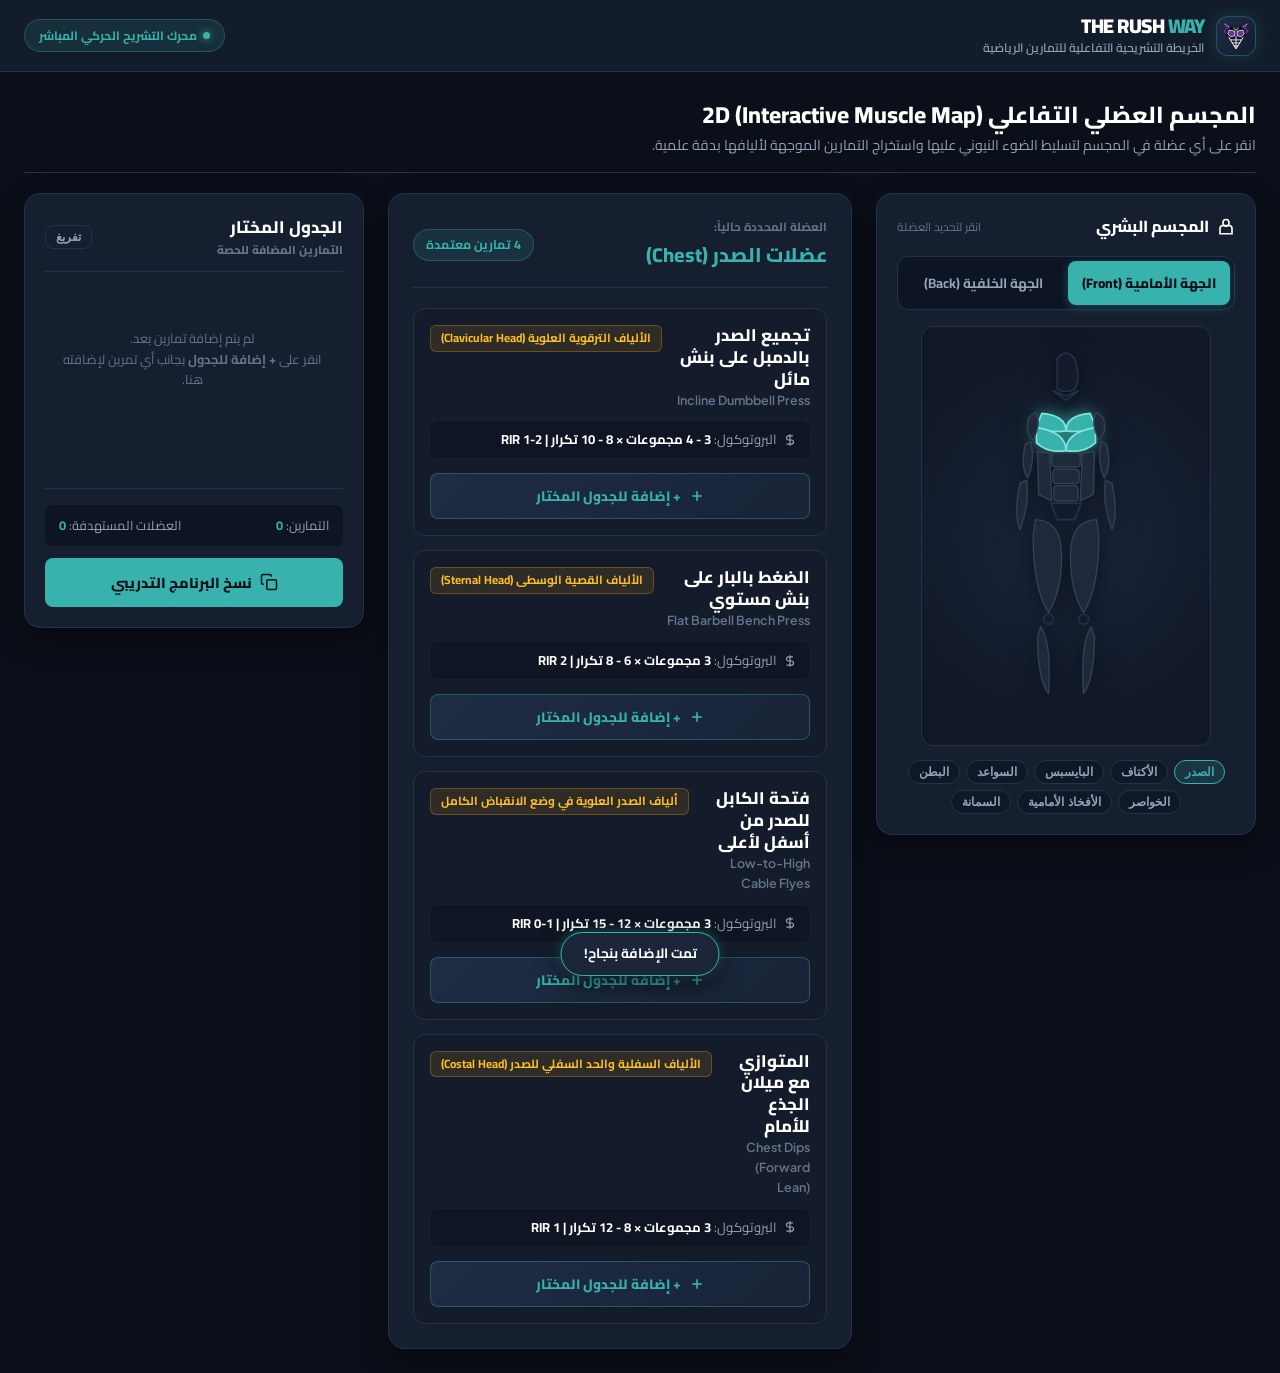
==== muscle map .html @ 17b9a923 "Add files via upload" ====
<!DOCTYPE html>
<html lang="ar" dir="rtl">
<head>
  <meta charset="UTF-8" />
  <meta name="viewport" content="width=device-width, initial-scale=1.0" />
  <title>خريطة العضلات التفاعلية - THE RUSH WAY</title>
  <link rel="preconnect" href="https://fonts.googleapis.com" />
  <link rel="preconnect" href="https://fonts.gstatic.com" crossorigin />
  <link href="https://fonts.googleapis.com/css2?family=Cairo:wght@400;600;700;800;900&family=Plus+Jakarta+Sans:wght@600;700;800&display=swap" rel="stylesheet" />

  <style>
    /* ==========================================================================
       CSS VARIABLES & THEME CONFIGURATION
       ========================================================================== */
    :root {
      --bg-base: #0b0f19;
      --bg-surface: #161f30;
      --bg-surface-hover: #1e2c44;
      --bg-card: #141c2c;
      --border-color: #23324a;
      --border-focus: #38b2ac;
      --accent-teal: #38b2ac;
      --accent-teal-glow: rgba(56, 178, 172, 0.45);
      --accent-teal-strong: rgba(56, 178, 172, 0.85);
      --text-main: #f1f5f9;
      --text-muted: #94a3b8;
      --text-dim: #64748b;
      --accent-red: #ef4444;
      --accent-amber: #f59e0b;
      --radius-sm: 8px;
      --radius-md: 12px;
      --radius-lg: 16px;
      --transition-fast: 0.2s cubic-bezier(0.4, 0, 0.2, 1);
      --transition-normal: 0.3s cubic-bezier(0.4, 0, 0.2, 1);
    }

    * {
      box-sizing: border-box;
      margin: 0;
      padding: 0;
      -webkit-tap-highlight-color: transparent;
    }

    body {
      background-color: var(--bg-base);
      color: var(--text-main);
      font-family: 'Cairo', sans-serif;
      min-height: 100vh;
      display: flex;
      flex-direction: column;
      line-height: 1.6;
      overflow-x: hidden;
    }

    /* ==========================================================================
       TOP NAVIGATION & HEADER
       ========================================================================== */
    .top-navbar {
      background: rgba(22, 31, 48, 0.85);
      backdrop-filter: blur(12px);
      -webkit-backdrop-filter: blur(12px);
      border-bottom: 1px solid var(--border-color);
      padding: 14px 24px;
      position: sticky;
      top: 0;
      z-index: 100;
      display: flex;
      align-items: center;
      justify-content: space-between;
    }

    .brand-group {
      display: flex;
      align-items: center;
      gap: 12px;
      text-decoration: none;
      color: inherit;
    }

    .brand-icon-box {
      width: 40px;
      height: 40px;
      border-radius: var(--radius-md);
      background: linear-gradient(135deg, #1f2d47, #131b2e);
      border: 1px solid rgba(56, 178, 172, 0.35);
      display: flex;
      align-items: center;
      justify-content: center;
      color: var(--accent-teal);
      box-shadow: 0 0 16px rgba(56, 178, 172, 0.2);
    }

    .brand-text h1 {
      font-size: 1.25rem;
      font-weight: 900;
      letter-spacing: -0.5px;
      color: #ffffff;
      line-height: 1.2;
    }

    .brand-text h1 span {
      color: var(--accent-teal);
    }

    .brand-text p {
      font-size: 0.76rem;
      color: var(--text-muted);
      font-weight: 600;
    }

    .header-badge {
      font-size: 0.76rem;
      padding: 6px 14px;
      border-radius: 9999px;
      background: rgba(56, 178, 172, 0.12);
      border: 1px solid rgba(56, 178, 172, 0.3);
      color: var(--accent-teal);
      font-weight: 700;
      display: flex;
      align-items: center;
      gap: 6px;
    }

    .pulse-circle {
      width: 7px;
      height: 7px;
      border-radius: 50%;
      background: var(--accent-teal);
      box-shadow: 0 0 8px var(--accent-teal);
      animation: pulseAnim 2s infinite ease-in-out;
    }

    @keyframes pulseAnim {
      0%, 100% { opacity: 1; transform: scale(1); }
      50% { opacity: 0.4; transform: scale(0.85); }
    }

    /* ==========================================================================
       MAIN WORKSPACE LAYOUT (RESPONSIVE SPLIT)
       ========================================================================== */
    .container {
      max-width: 1400px;
      width: 100%;
      margin: 0 auto;
      padding: 24px;
      flex: 1;
      display: flex;
      flex-direction: column;
      gap: 20px;
    }

    .app-headline {
      display: flex;
      flex-wrap: wrap;
      justify-content: space-between;
      align-items: flex-end;
      gap: 12px;
      border-bottom: 1px solid var(--border-color);
      padding-bottom: 16px;
    }

    .app-headline h2 {
      font-size: 1.45rem;
      font-weight: 800;
      color: #fff;
    }

    .app-headline p {
      color: var(--text-muted);
      font-size: 0.88rem;
    }

    .split-layout {
      display: grid;
      grid-template-columns: 380px 1fr 340px;
      gap: 24px;
      align-items: start;
    }

    @media (max-width: 1200px) {
      .split-layout {
        grid-template-columns: 340px 1fr;
      }
      .routine-summary-column {
        grid-column: span 2;
      }
    }

    @media (max-width: 860px) {
      .split-layout {
        grid-template-columns: 1fr;
      }
      .routine-summary-column {
        grid-column: span 1;
      }
      .container {
        padding: 16px;
      }
    }

    /* ==========================================================================
       RIGHT PANEL: SVG ANATOMICAL BODY
       ========================================================================== */
    .body-panel-card {
      background: var(--bg-surface);
      border: 1px solid var(--border-color);
      border-radius: var(--radius-lg);
      padding: 20px;
      display: flex;
      flex-direction: column;
      align-items: center;
      position: sticky;
      top: 90px;
      box-shadow: 0 12px 30px rgba(0, 0, 0, 0.4);
    }

    .panel-header-title {
      width: 100%;
      display: flex;
      justify-content: space-between;
      align-items: center;
      margin-bottom: 16px;
    }

    .panel-header-title h3 {
      font-size: 1rem;
      font-weight: 800;
      color: #ffffff;
      display: flex;
      align-items: center;
      gap: 8px;
    }

    /* Dual View Toggle Buttons */
    .view-toggle-bar {
      width: 100%;
      display: flex;
      background: #0d1424;
      border: 1px solid var(--border-color);
      border-radius: var(--radius-md);
      padding: 4px;
      gap: 4px;
      margin-bottom: 16px;
    }

    .toggle-btn {
      flex: 1;
      padding: 9px 12px;
      border-radius: var(--radius-sm);
      border: none;
      background: transparent;
      color: var(--text-muted);
      font-family: 'Cairo', sans-serif;
      font-size: 0.85rem;
      font-weight: 700;
      cursor: pointer;
      display: flex;
      align-items: center;
      justify-content: center;
      gap: 8px;
      transition: all var(--transition-fast);
    }

    .toggle-btn:hover {
      color: #fff;
      background: rgba(255, 255, 255, 0.04);
    }

    .toggle-btn.active {
      background: var(--accent-teal);
      color: #0b0f19;
      font-weight: 800;
      box-shadow: 0 2px 10px rgba(56, 178, 172, 0.35);
    }

    /* SVG Body Wrapper */
    .svg-wrapper {
      width: 100%;
      max-width: 290px;
      height: 420px;
      background: radial-gradient(circle at center, #1b273d 0%, #101726 80%);
      border: 1px solid var(--border-color);
      border-radius: var(--radius-md);
      padding: 12px;
      display: flex;
      justify-content: center;
      align-items: center;
      position: relative;
      user-select: none;
    }

    .anatomical-svg {
      width: 100%;
      height: 100%;
      max-height: 400px;
      display: block;
      filter: drop-shadow(0 4px 12px rgba(0, 0, 0, 0.5));
    }

    /* SVG Muscles Styling & Glow */
    .body-silhouette {
      fill: #131b2c;
      stroke: #223249;
      stroke-width: 1.5;
    }

    .muscle-part {
      fill: #1e293b;
      stroke: #334155;
      stroke-width: 1.25;
      stroke-linejoin: round;
      stroke-linecap: round;
      cursor: pointer;
      transition: fill 0.25s ease, stroke 0.25s ease, filter 0.25s ease, transform 0.25s ease;
      transform-origin: center;
    }

    .muscle-part:hover {
      fill: #2d405e;
      stroke: #38b2ac;
      filter: drop-shadow(0 0 6px rgba(56, 178, 172, 0.5));
    }

    .muscle-part.active {
      fill: #38b2ac !important;
      stroke: #81e6d9 !important;
      stroke-width: 1.5;
      filter: drop-shadow(0 0 8px rgba(56, 178, 172, 0.85)) !important;
    }

    /* Muscle Quick Chips */
    .muscle-quick-chips {
      display: flex;
      flex-wrap: wrap;
      gap: 6px;
      margin-top: 14px;
      width: 100%;
      justify-content: center;
    }

    .quick-chip {
      font-size: 0.72rem;
      font-weight: 700;
      padding: 4px 10px;
      border-radius: 9999px;
      background: #0f1827;
      border: 1px solid var(--border-color);
      color: var(--text-muted);
      cursor: pointer;
      transition: all var(--transition-fast);
    }

    .quick-chip:hover {
      border-color: var(--accent-teal);
      color: #fff;
    }

    .quick-chip.active {
      background: rgba(56, 178, 172, 0.15);
      border-color: var(--accent-teal);
      color: var(--accent-teal);
    }

    /* ==========================================================================
       MIDDLE PANEL: FILTERED EXERCISE LIST
       ========================================================================== */
    .exercise-panel-card {
      background: var(--bg-surface);
      border: 1px solid var(--border-color);
      border-radius: var(--radius-lg);
      padding: 24px;
      min-height: 540px;
      display: flex;
      flex-direction: column;
      box-shadow: 0 12px 30px rgba(0, 0, 0, 0.4);
    }

    .exercise-panel-header {
      display: flex;
      justify-content: space-between;
      align-items: center;
      margin-bottom: 20px;
      padding-bottom: 16px;
      border-bottom: 1px solid var(--border-color);
    }

    .current-muscle-badge {
      display: flex;
      flex-direction: column;
    }

    .current-muscle-badge .label {
      font-size: 0.74rem;
      color: var(--text-dim);
      font-weight: 700;
      text-transform: uppercase;
    }

    .current-muscle-badge .title {
      font-size: 1.25rem;
      font-weight: 800;
      color: var(--accent-teal);
      margin-top: 2px;
    }

    .exercise-count-pill {
      font-size: 0.78rem;
      font-weight: 700;
      background: rgba(56, 178, 172, 0.12);
      border: 1px solid rgba(56, 178, 172, 0.3);
      color: var(--accent-teal);
      padding: 5px 12px;
      border-radius: 9999px;
    }

    /* Exercise Cards List */
    .exercise-cards-list {
      display: flex;
      flex-direction: column;
      gap: 14px;
      flex: 1;
    }

    .exercise-card {
      background: var(--bg-card);
      border: 1px solid var(--border-color);
      border-radius: var(--radius-md);
      padding: 16px;
      display: flex;
      flex-direction: column;
      gap: 10px;
      transition: all var(--transition-fast);
      position: relative;
    }

    .exercise-card:hover {
      border-color: rgba(56, 178, 172, 0.5);
      background: #172135;
      transform: translateY(-2px);
      box-shadow: 0 6px 16px rgba(0, 0, 0, 0.35);
    }

    .exercise-top-row {
      display: flex;
      justify-content: space-between;
      align-items: flex-start;
      gap: 12px;
    }

    .exercise-name-box h4 {
      font-size: 1.05rem;
      font-weight: 800;
      color: #ffffff;
      line-height: 1.3;
    }

    .exercise-name-box .en-name {
      font-size: 0.78rem;
      font-family: 'Plus Jakarta Sans', sans-serif;
      color: var(--text-dim);
      font-weight: 600;
    }

    .fiber-tag {
      font-size: 0.74rem;
      font-weight: 700;
      background: rgba(245, 158, 11, 0.12);
      border: 1px solid rgba(245, 158, 11, 0.3);
      color: #fbbf24;
      padding: 3px 10px;
      border-radius: 6px;
      white-space: nowrap;
    }

    .exercise-meta-row {
      display: flex;
      align-items: center;
      gap: 16px;
      font-size: 0.82rem;
      color: var(--text-muted);
      background: rgba(11, 15, 25, 0.5);
      padding: 8px 12px;
      border-radius: var(--radius-sm);
      border: 1px solid rgba(255, 255, 255, 0.03);
    }

    .meta-item {
      display: flex;
      align-items: center;
      gap: 6px;
    }

    .meta-item strong {
      color: #ffffff;
    }

    .btn-add-workout {
      width: 100%;
      background: linear-gradient(135deg, #1e2c44, #182337);
      border: 1px solid rgba(56, 178, 172, 0.35);
      color: var(--accent-teal);
      border-radius: var(--radius-sm);
      padding: 9px 16px;
      font-family: 'Cairo', sans-serif;
      font-size: 0.85rem;
      font-weight: 800;
      cursor: pointer;
      display: flex;
      align-items: center;
      justify-content: center;
      gap: 8px;
      transition: all var(--transition-fast);
      margin-top: 4px;
    }

    .btn-add-workout:hover {
      background: var(--accent-teal);
      color: #0b0f19;
      border-color: var(--accent-teal);
      box-shadow: 0 4px 14px rgba(56, 178, 172, 0.4);
    }

    .btn-add-workout:active {
      transform: scale(0.98);
    }

    /* Empty State */
    .empty-state-box {
      display: flex;
      flex-direction: column;
      align-items: center;
      justify-content: center;
      text-align: center;
      padding: 60px 20px;
      background: rgba(11, 15, 25, 0.4);
      border: 2px dashed var(--border-color);
      border-radius: var(--radius-md);
      margin: auto 0;
    }

    .empty-icon {
      width: 56px;
      height: 56px;
      border-radius: 50%;
      background: rgba(56, 178, 172, 0.1);
      border: 1px solid rgba(56, 178, 172, 0.25);
      display: flex;
      align-items: center;
      justify-content: center;
      color: var(--accent-teal);
      margin-bottom: 16px;
    }

    .empty-state-box h4 {
      font-size: 1.15rem;
      font-weight: 800;
      color: #ffffff;
      margin-bottom: 6px;
    }

    .empty-state-box p {
      font-size: 0.85rem;
      color: var(--text-muted);
      max-width: 320px;
      line-height: 1.6;
    }

    /* ==========================================================================
       LEFT PANEL: ASSEMBLED ROUTINE SUMMARY
       ========================================================================== */
    .routine-summary-column {
      background: var(--bg-surface);
      border: 1px solid var(--border-color);
      border-radius: var(--radius-lg);
      padding: 20px;
      display: flex;
      flex-direction: column;
      box-shadow: 0 12px 30px rgba(0, 0, 0, 0.4);
    }

    .routine-header {
      display: flex;
      justify-content: space-between;
      align-items: center;
      margin-bottom: 16px;
      padding-bottom: 12px;
      border-bottom: 1px solid var(--border-color);
    }

    .routine-header h3 {
      font-size: 1.05rem;
      font-weight: 800;
      color: #fff;
    }

    .btn-clear-routine {
      background: transparent;
      border: 1px solid var(--border-color);
      color: var(--text-muted);
      font-size: 0.74rem;
      font-weight: 700;
      padding: 4px 10px;
      border-radius: var(--radius-sm);
      cursor: pointer;
      transition: all var(--transition-fast);
    }

    .btn-clear-routine:hover {
      border-color: var(--accent-red);
      color: var(--accent-red);
      background: rgba(239, 68, 68, 0.1);
    }

    .routine-items-list {
      display: flex;
      flex-direction: column;
      gap: 10px;
      min-height: 200px;
      max-height: 380px;
      overflow-y: auto;
      padding-right: 4px;
    }

    .routine-item {
      background: var(--bg-card);
      border: 1px solid var(--border-color);
      border-radius: var(--radius-sm);
      padding: 10px 12px;
      display: flex;
      justify-content: space-between;
      align-items: center;
      gap: 8px;
      animation: slideIn 0.25s ease-out;
    }

    @keyframes slideIn {
      from { opacity: 0; transform: translateX(10px); }
      to { opacity: 1; transform: translateX(0); }
    }

    .routine-item-info {
      flex: 1;
    }

    .routine-item-name {
      font-size: 0.88rem;
      font-weight: 700;
      color: #fff;
      line-height: 1.3;
    }

    .routine-item-sub {
      font-size: 0.72rem;
      color: var(--accent-teal);
      margin-top: 2px;
    }

    .btn-remove-item {
      background: transparent;
      border: none;
      color: var(--text-dim);
      cursor: pointer;
      padding: 4px;
      border-radius: 4px;
      transition: all var(--transition-fast);
      display: flex;
      align-items: center;
      justify-content: center;
    }

    .btn-remove-item:hover {
      color: var(--accent-red);
      background: rgba(239, 68, 68, 0.12);
    }

    .routine-empty-label {
      text-align: center;
      color: var(--text-dim);
      font-size: 0.8rem;
      padding: 40px 10px;
    }

    .routine-footer {
      margin-top: auto;
      padding-top: 16px;
      border-top: 1px solid var(--border-color);
      display: flex;
      flex-direction: column;
      gap: 12px;
    }

    .routine-stats-bar {
      display: flex;
      justify-content: space-between;
      font-size: 0.8rem;
      color: var(--text-muted);
      background: #0d1424;
      padding: 10px 14px;
      border-radius: var(--radius-sm);
    }

    .routine-stats-bar strong {
      color: var(--accent-teal);
    }

    .btn-primary-action {
      background: var(--accent-teal);
      color: #0b0f19;
      border: none;
      border-radius: var(--radius-sm);
      padding: 11px 16px;
      font-family: 'Cairo', sans-serif;
      font-size: 0.9rem;
      font-weight: 800;
      cursor: pointer;
      display: flex;
      align-items: center;
      justify-content: center;
      gap: 8px;
      transition: all var(--transition-fast);
    }

    .btn-primary-action:hover {
      box-shadow: 0 4px 16px var(--accent-teal-glow);
      filter: brightness(1.08);
    }

    /* Toast Notification */
    .toast-notice {
      position: fixed;
      bottom: 24px;
      left: 50%;
      transform: translateX(-50%) translateY(100px);
      background: #1b263b;
      border: 1px solid var(--accent-teal);
      color: #fff;
      padding: 10px 22px;
      border-radius: 9999px;
      font-size: 0.85rem;
      font-weight: 700;
      box-shadow: 0 8px 24px rgba(0, 0, 0, 0.6), 0 0 12px var(--accent-teal-glow);
      transition: transform 0.3s cubic-bezier(0.175, 0.885, 0.32, 1.275);
      z-index: 1000;
      pointer-events: none;
    }

    .toast-notice.visible {
      transform: translateX(-50%) translateY(0);
    }
  </style>
</head>
<body>

  <!-- ==========================================================================
       TOP NAVIGATION BAR
       ========================================================================== -->
  <header class="top-navbar">
    <a href="#" class="brand-group">
      <div class="brand-icon-box">
        <svg viewBox="0 0 100 100" width="30" height="30" fill="none" xmlns="http://www.w3.org/2000/svg">
          <!-- 1. Outer Dark Silhouette Base -->
          <path d="M 50 97 L 24 57 L 15 45 L 7 28 L 16 23 L 11 8 L 30 19 L 35 14 L 44 23 L 50 29 L 56 23 L 65 14 L 70 19 L 89 8 L 84 23 L 93 28 L 85 45 L 76 57 Z" fill="#0b101d" stroke="#1e293b" stroke-width="1.2" stroke-linejoin="round" />
          <!-- 2. Purple Upper Ear / Horn Panels -->
          <polygon points="12,12 28,21 21,34 14,26" fill="#4f2479" />
          <polygon points="13,27 8,30 15,44 19,37" fill="#66309b" />
          <polygon points="88,12 72,21 79,34 86,26" fill="#4f2479" />
          <polygon points="87,27 92,30 85,44 81,37" fill="#66309b" />
          <!-- 3. Forehead / Brow Crest -->
          <path d="M 42 24 L 50 31 L 58 24" stroke="#ffffff" stroke-width="2.6" stroke-linecap="round" stroke-linejoin="round" />
          <!-- 4. Angular Eyes / Visor -->
          <polygon points="27,31 46,34 46,49 33,52 23,43" fill="#431c6d" stroke="#ffffff" stroke-width="2.8" stroke-linejoin="round" />
          <polygon points="29,35 43,37 43,46 34,48 26,42" fill="#6e33a5" />
          <polygon points="73,31 54,34 54,49 67,52 77,43" fill="#431c6d" stroke="#ffffff" stroke-width="2.8" stroke-linejoin="round" />
          <polygon points="71,35 57,37 57,46 66,48 74,42" fill="#6e33a5" />
          <!-- 5. Lower Mask / 6-Pack Abdominal Grille Plate -->
          <polygon points="26,54 50,93 74,54" fill="#0d1424" />
          <path d="M 26 54 L 50 93 L 74 54" stroke="#ffffff" stroke-width="3.2" stroke-linecap="round" stroke-linejoin="round" />
          <line x1="50" y1="52" x2="50" y2="89" stroke="#ffffff" stroke-width="3" stroke-linecap="round" />
          <line x1="31" y1="63" x2="69" y2="63" stroke="#ffffff" stroke-width="2.8" stroke-linecap="round" />
          <line x1="37" y1="73" x2="63" y2="73" stroke="#ffffff" stroke-width="2.8" stroke-linecap="round" />
          <line x1="43" y1="83" x2="57" y2="83" stroke="#ffffff" stroke-width="2.8" stroke-linecap="round" />
          <!-- 6. Sharp Horn White Highlights -->
          <line x1="12" y1="10" x2="28" y2="20" stroke="#ffffff" stroke-width="2" stroke-linecap="round" />
          <line x1="88" y1="10" x2="72" y2="20" stroke="#ffffff" stroke-width="2" stroke-linecap="round" />
        </svg>
      </div>
      <div class="brand-text">
        <h1>THE RUSH <span>WAY</span></h1>
        <p>الخريطة التشريحية التفاعلية للتمارين الرياضية</p>
      </div>
    </a>

    <div class="header-badge">
      <span class="pulse-circle"></span>
      <span>محرك التشريح الحركي المباشر</span>
    </div>
  </header>

  <!-- ==========================================================================
       MAIN WORKSPACE CONTENT
       ========================================================================== -->
  <main class="container">
    <div class="app-headline">
      <div>
        <h2>المجسم العضلي التفاعلي 2D (Interactive Muscle Map)</h2>
        <p>انقر على أي عضلة في المجسم لتسليط الضوء النيوني عليها واستخراج التمارين الموجهة لأليافها بدقة علمية.</p>
      </div>
    </div>

    <div class="split-layout">
      <!-- ====================================================================
           RIGHT COLUMN (RTL): SVG BODY DIAGRAM & VIEW CONTROLS
           ==================================================================== -->
      <section class="body-panel-card">
        <div class="panel-header-title">
          <h3>
            <svg viewBox="0 0 24 24" width="18" height="18" fill="none" stroke="currentColor" stroke-width="2.2">
              <path d="M12 2a4 4 0 0 0-4 4v1a4 4 0 0 0 8 0V6a4 4 0 0 0-4-4z" />
              <path d="M16 10H8a4 4 0 0 0-4 4v7h16v-7a4 4 0 0 0-4-4z" />
            </svg>
            <span>المجسم البشري</span>
          </h3>
          <span style="font-size: 0.72rem; color: var(--text-dim);">انقر لتحديد العضلة</span>
        </div>

        <!-- Front / Back Toggle Buttons -->
        <div class="view-toggle-bar">
          <button type="button" class="toggle-btn active" id="btn-toggle-front" onclick="switchView('front')">
            الجهة الأمامية (Front)
          </button>
          <button type="button" class="toggle-btn" id="btn-toggle-back" onclick="switchView('back')">
            الجهة الخلفية (Back)
          </button>
        </div>

        <!-- SVG Visual Container -->
        <div class="svg-wrapper">
          <!-- FRONT VIEW SVG (viewBox: 0 0 200 360) -->
          <svg id="svg-front-view" class="anatomical-svg" viewBox="0 0 200 360" xmlns="http://www.w3.org/2000/svg">
            <defs>
              <filter id="neon-glow" x="-20%" y="-20%" width="140%" height="140%">
                <feDropShadow dx="0" dy="0" stdDeviation="4" flood-color="#38b2ac" flood-opacity="0.9" />
              </filter>
            </defs>

            <!-- Silhouette Background (Non-clickable) -->
            <!-- Head & Neck -->
            <path class="body-silhouette" d="M92 18 Q100 8 108 18 Q114 36 108 46 Q100 50 92 46 Z" />
            <!-- Clavicle / Neck baseline -->
            <path class="body-silhouette" d="M88 47 L100 52 L112 47 L100 56 Z" />

            <!-- MUSCLE 1: CHEST (Upper / Lower) -->
            <g id="muscle-chest" class="muscle-part" data-muscle="chest" data-name="عضلات الصدر (Chest)">
              <!-- Upper Chest (Clavicular fibers) -->
              <path d="M78 68 Q100 70 100 84 Q82 86 73 80 Z" />
              <path d="M122 68 Q100 70 100 84 Q118 86 127 80 Z" />
              <!-- Lower / Sternal Chest -->
              <path d="M73 81 Q100 85 100 102 Q84 105 73 95 Z" />
              <path d="M127 81 Q100 85 100 102 Q116 105 127 95 Z" />
            </g>

            <!-- MUSCLE 2: SHOULDERS (Front & Lateral Delts) -->
            <g id="muscle-shoulders" class="muscle-part" data-muscle="shoulders" data-name="الأكتاف الأمامية والجانبية (Deltoids)">
              <!-- Right Shoulder -->
              <path d="M72 67 Q78 76 70 92 Q62 86 66 72 Z" />
              <!-- Left Shoulder -->
              <path d="M128 67 Q122 76 130 92 Q138 86 134 72 Z" />
            </g>

            <!-- MUSCLE 3: BICEPS -->
            <g id="muscle-biceps" class="muscle-part" data-muscle="biceps" data-name="عضلة البايسبس (Biceps)">
              <!-- Right Bicep -->
              <path d="M68 94 Q72 112 65 127 Q58 116 63 96 Z" />
              <!-- Left Bicep -->
              <path d="M132 94 Q128 112 135 127 Q142 116 137 96 Z" />
            </g>

            <!-- MUSCLE 4: FOREARMS -->
            <g id="muscle-forearms" class="muscle-part" data-muscle="forearms" data-name="السواعد والقبضة (Forearms)">
              <!-- Right Forearm -->
              <path d="M64 129 Q67 150 58 174 Q52 160 58 132 Z" />
              <!-- Left Forearm -->
              <path d="M136 129 Q133 150 142 174 Q148 160 142 132 Z" />
            </g>

            <!-- MUSCLE 5: ABS (Rectus Abdominis) -->
            <g id="muscle-abs" class="muscle-part" data-muscle="abs" data-name="عضلات البطن (Rectus Abdominis)">
              <rect x="87" y="104" width="26" height="13" rx="3" />
              <rect x="88" y="119" width="24" height="13" rx="3" />
              <rect x="89" y="134" width="22" height="14" rx="3" />
            </g>

            <!-- MUSCLE 6: OBLIQUES -->
            <g id="muscle-obliques" class="muscle-part" data-muscle="obliques" data-name="عضلات الخواصر (Obliques)">
              <!-- Right Oblique -->
              <path d="M74 103 L85 104 L87 148 L75 142 Z" />
              <!-- Left Oblique -->
              <path d="M126 103 L115 104 L113 148 L125 142 Z" />
            </g>

            <!-- Pelvis / Hip Silhouette -->
            <path class="body-silhouette" d="M86 150 L114 150 L108 165 L92 165 Z" />

            <!-- MUSCLE 7: QUADRICEPS -->
            <g id="muscle-quads" class="muscle-part" data-muscle="quads" data-name="عضلة الفخذ الأمامية (Quadriceps)">
              <!-- Right Quad (Vastus Medialis, Lateralis, Rectus Femoris) -->
              <path d="M72 165 Q96 166 96 198 Q96 230 84 250 Q70 228 70 180 Z" />
              <!-- Left Quad -->
              <path d="M128 165 Q104 166 104 198 Q104 230 116 250 Q130 228 130 180 Z" />
            </g>

            <!-- Knees Silhouette -->
            <circle class="body-silhouette" cx="84" cy="256" r="4.5" />
            <circle class="body-silhouette" cx="116" cy="256" r="4.5" />

            <!-- MUSCLE 8: CALVES (Front / Tibialis) -->
            <g id="muscle-calves" class="muscle-part" data-muscle="calves" data-name="عضلات الساق والسمانة (Calves)">
              <!-- Right Calf -->
              <path d="M77 263 Q87 278 84 324 Q74 310 74 272 Z" />
              <!-- Left Calf -->
              <path d="M123 263 Q113 278 116 324 Q126 310 126 272 Z" />
            </g>
          </svg>

          <!-- BACK VIEW SVG (viewBox: 0 0 200 360) -->
          <svg id="svg-back-view" class="anatomical-svg" viewBox="0 0 200 360" xmlns="http://www.w3.org/2000/svg" style="display: none;">
            <!-- Silhouette Head & Neck -->
            <path class="body-silhouette" d="M92 18 Q100 8 108 18 Q114 36 108 46 Q100 50 92 46 Z" />

            <!-- MUSCLE 9: TRAPEZIUS (Upper / Mid / Lower) -->
            <g id="muscle-traps" class="muscle-part" data-muscle="traps" data-name="عضلات الترابيس (Trapezius)">
              <!-- Diamond shape: Upper neck down to mid thoracic -->
              <path d="M80 54 L100 48 L120 54 L128 72 L100 106 L72 72 Z" />
            </g>

            <!-- MUSCLE 10: REAR DELTOIDS -->
            <g id="muscle-rear-delts" class="muscle-part" data-muscle="rear_delts" data-name="الأكتاف الخلفية (Rear Deltoids)">
              <!-- Right Rear Delt -->
              <path d="M70 69 Q76 79 67 92 Q60 85 65 72 Z" />
              <!-- Left Rear Delt -->
              <path d="M130 69 Q124 79 133 92 Q140 85 135 72 Z" />
            </g>

            <!-- MUSCLE 11: TRICEPS -->
            <g id="muscle-triceps" class="muscle-part" data-muscle="triceps" data-name="عضلة الترايسبس (Triceps)">
              <!-- Right Tricep -->
              <path d="M66 94 Q72 114 63 129 Q56 116 62 96 Z" />
              <!-- Left Tricep -->
              <path d="M134 94 Q128 114 137 129 Q144 116 138 96 Z" />
            </g>

            <!-- MUSCLE 12: LATS (Latissimus Dorsi) -->
            <g id="muscle-lats" class="muscle-part" data-muscle="lats" data-name="عضلات الظهر والمجنص (Lats)">
              <!-- Right Lat -->
              <path d="M72 82 Q90 102 88 138 Q70 120 68 94 Z" />
              <!-- Left Lat -->
              <path d="M128 82 Q110 102 112 138 Q130 120 132 94 Z" />
            </g>

            <!-- MUSCLE 13: LOWER BACK (Erector Spinae) -->
            <g id="muscle-lower-back" class="muscle-part" data-muscle="lower_back" data-name="أسفل الظهر والقطنية (Lower Back)">
              <path d="M88 134 L112 134 L110 162 L90 162 Z" />
            </g>

            <!-- MUSCLE 14: GLUTES -->
            <g id="muscle-glutes" class="muscle-part" data-muscle="glutes" data-name="عضلات المؤخرة والألوية (Glutes)">
              <!-- Right Glute -->
              <path d="M71 164 Q100 165 99 200 Q83 210 69 194 Z" />
              <!-- Left Glute -->
              <path d="M129 164 Q100 165 101 200 Q117 210 131 194 Z" />
            </g>

            <!-- MUSCLE 15: HAMSTRINGS -->
            <g id="muscle-hamstrings" class="muscle-part" data-muscle="hamstrings" data-name="عضلة الفخذ الخلفية (Hamstrings)">
              <!-- Right Hamstring -->
              <path d="M71 206 Q95 208 93 252 Q80 255 71 222 Z" />
              <!-- Left Hamstring -->
              <path d="M129 206 Q105 208 107 252 Q120 255 129 222 Z" />
            </g>

            <!-- Knee Joint Hollows -->
            <circle class="body-silhouette" cx="83" cy="257" r="4.5" />
            <circle class="body-silhouette" cx="117" cy="257" r="4.5" />

            <!-- MUSCLE 16: CALVES BACK (Gastrocnemius / Soleus) -->
            <g id="muscle-calves-back" class="muscle-part" data-muscle="calves" data-name="السمانة الخلفية (Gastrocnemius)">
              <!-- Right Gastrocnemius -->
              <path d="M73 265 Q88 271 84 322 Q71 312 71 277 Z" />
              <!-- Left Gastrocnemius -->
              <path d="M127 265 Q112 271 116 322 Q129 312 129 277 Z" />
            </g>
          </svg>
        </div>

        <!-- Muscle Quick Select Pills -->
        <div class="muscle-quick-chips" id="quick-chips-container">
          <!-- Injected dynamically via JS based on current front/back view -->
        </div>
      </section>

      <!-- ====================================================================
           MIDDLE COLUMN (RTL): FILTERED EXERCISE LIST
           ==================================================================== -->
      <section class="exercise-panel-card">
        <div class="exercise-panel-header">
          <div class="current-muscle-badge">
            <span class="label">العضلة المحددة حالياً:</span>
            <div class="title" id="active-muscle-heading">اختر عضلة من المجسم</div>
          </div>
          <span class="exercise-count-pill" id="exercise-count-badge">0 تمارين معتمدة</span>
        </div>

        <!-- List Container -->
        <div class="exercise-cards-list" id="exercise-list-container">
          <!-- Default Empty State -->
          <div class="empty-state-box">
            <div class="empty-icon">
              <svg viewBox="0 0 24 24" width="28" height="28" fill="none" stroke="currentColor" stroke-width="2">
                <path d="m6.5 6.5 11 11" />
                <path d="m21 21-1-1" />
                <path d="m3 3 1 1" />
                <path d="m18 22 4-4" />
                <path d="m2 6 4-4" />
                <path d="m3 10 7-7" />
                <path d="m14 21 7-7" />
              </svg>
            </div>
            <h4>انقر على أي عضلة لبدء الفحص</h4>
            <p>اختر من الرسم التخطيطي العضلي (الصدر، الظهر، الأكتاف، الأرجل...) لاستعراض التمارين المستهدفة بدقة ميكانيكية.</p>
          </div>
        </div>
      </section>

      <!-- ====================================================================
           LEFT COLUMN (RTL): ASSEMBLED WORKOUT ROUTINE SUMMARY
           ==================================================================== -->
      <section class="routine-summary-column">
        <div class="routine-header">
          <h3>
            <span>الجدول المختار</span>
            <span style="font-size: 0.72rem; color: var(--text-dim); display: block;">التمارين المضافة للحصة</span>
          </h3>
          <button type="button" class="btn-clear-routine" onclick="clearWorkoutRoutine()" title="مسح الجدول الحالي">
            تفريغ
          </button>
        </div>

        <div class="routine-items-list" id="routine-items-container">
          <div class="routine-empty-label">
            لم يتم إضافة تمارين بعد.<br>انقر على <strong>+ إضافة للجدول</strong> بجانب أي تمرين لإضافته هنا.
          </div>
        </div>

        <div class="routine-footer">
          <div class="routine-stats-bar">
            <span>التمارين: <strong id="routine-count">0</strong></span>
            <span>العضلات المستهدفة: <strong id="routine-muscles">0</strong></span>
          </div>

          <button type="button" class="btn-primary-action" onclick="copyRoutinePlan()">
            <svg viewBox="0 0 24 24" width="18" height="18" fill="none" stroke="currentColor" stroke-width="2">
              <rect x="9" y="9" width="13" height="13" rx="2" ry="2" />
              <path d="M5 15H4a2 2 0 0 1-2-2V4a2 2 0 0 1 2-2h9a2 2 0 0 1 2 2v1" />
            </svg>
            <span>نسخ البرنامج التدريبي</span>
          </button>
        </div>
      </section>
    </div>
  </main>

  <!-- Global Toast Notification -->
  <div id="app-toast" class="toast-notice">تمت الإضافة بنجاح!</div>

  <!-- ==========================================================================
       VANILLA JAVASCRIPT: DATA & INTERACTION LOGIC
       ========================================================================== -->
  <script>
    /**
     * EXERCISES_DB: Scientific and mechanical exercise database mapped by muscle groups.
     * Includes Arabic names, English terms, precise fiber targets, sets x reps, and RIR.
     */
    const EXERCISES_DB = {
      chest: [
        {
          id: 'ex-ch-1',
          name: 'تجميع الصدر بالدمبل على بنش مائل',
          nameEn: 'Incline Dumbbell Press',
          fiber: 'الألياف الترقوية العلوية (Clavicular Head)',
          prescription: '3 - 4 مجموعات × 8 - 10 تكرار | RIR 1-2'
        },
        {
          id: 'ex-ch-2',
          name: 'الضغط بالبار على بنش مستوي',
          nameEn: 'Flat Barbell Bench Press',
          fiber: 'الألياف القصية الوسطى (Sternal Head)',
          prescription: '3 مجموعات × 6 - 8 تكرار | RIR 2'
        },
        {
          id: 'ex-ch-3',
          name: 'فتحة الكابل للصدر من أسفل لأعلى',
          nameEn: 'Low-to-High Cable Flyes',
          fiber: 'ألياف الصدر العلوية في وضع الانقباض الكامل',
          prescription: '3 مجموعات × 12 - 15 تكرار | RIR 0-1'
        },
        {
          id: 'ex-ch-4',
          name: 'المتوازي مع ميلان الجذع للأمام',
          nameEn: 'Chest Dips (Forward Lean)',
          fiber: 'الألياف السفلية والحد السفلي للصدر (Costal Head)',
          prescription: '3 مجموعات × 8 - 12 تكرار | RIR 1'
        }
      ],
      shoulders: [
        {
          id: 'ex-sh-1',
          name: 'الرفرفة الجانبية بالكابل بارتفاع الخصر',
          nameEn: 'Cuffed Cable Lateral Raise',
          fiber: 'الألياف الجانبية مع ثبات المقاومة في قاع الحركة',
          prescription: '4 مجموعات × 12 - 15 تكرار | RIR 0-1'
        },
        {
          id: 'ex-sh-2',
          name: 'الضغط بالدمبل أثناء الجلوس',
          nameEn: 'Seated Dumbbell Overhead Press',
          fiber: 'الدالية الأمامية (Anterior Deltoid)',
          prescription: '3 مجموعات × 8 - 10 تكرار | RIR 1-2'
        },
        {
          id: 'ex-sh-3',
          name: 'الرفرفة الجانبية بالدمبل مع ميلان طفيف',
          nameEn: 'Dumbbell Lateral Raise',
          fiber: 'الألياف الجانبية للدالية (Lateral Deltoid)',
          prescription: '3 - 4 مجموعات × 12 - 15 تكرار | RIR 1'
        },
        {
          id: 'ex-sh-4',
          name: 'الرفع الأمامي بالكابل بحبل',
          nameEn: 'Cable Front Raise (Rope)',
          fiber: 'الألياف الأمامية للدالية بربط مستمر للحمل',
          prescription: '3 مجموعات × 12 - 15 تكرار | RIR 1'
        }
      ],
      biceps: [
        {
          id: 'ex-bi-1',
          name: 'مرجحة البايسبس على بنش مائل بالدمبل',
          nameEn: 'Incline Dumbbell Curl',
          fiber: 'الرأس الطويل للبايسبس في وضع الاستطالة الكاملة',
          prescription: '3 مجموعات × 10 - 12 تكرار | RIR 1'
        },
        {
          id: 'ex-bi-2',
          name: 'مرجحة البريتشر بالبار الزجزاجي',
          nameEn: 'EZ-Bar Preacher Curl',
          fiber: 'الرأس القصير للبايسبس مع عزل الكتف تماماً',
          prescription: '3 مجموعات × 8 - 10 تكرار | RIR 1'
        },
        {
          id: 'ex-bi-3',
          name: 'مرجحة الهامر بالدمبل أو الكابل',
          nameEn: 'Hammer Curl (Neutral Grip)',
          fiber: 'العضلة العضدية والعضدية الكعبرية (Brachialis)',
          prescription: '3 مجموعات × 10 - 12 تكرار | RIR 1-2'
        },
        {
          id: 'ex-bi-4',
          name: 'مرجحة الكابل بحبل خلف الظهر',
          nameEn: 'Bayesian Cable Curl',
          fiber: 'منحنى حمل مثالي على المدى الحركي الكامل',
          prescription: '3 مجموعات × 12 - 15 تكرار | RIR 0-1'
        }
      ],
      forearms: [
        {
          id: 'ex-fa-1',
          name: 'ثني المعصم بالبار خلف الظهر',
          nameEn: 'Behind-the-Back Wrist Curl',
          fiber: 'عضلات ثني المعصم السفلية (Wrist Flexors)',
          prescription: '3 - 4 مجموعات × 15 - 20 تكرار | RIR 1'
        },
        {
          id: 'ex-fa-2',
          name: 'مد المعصم العكسي بالدمبل',
          nameEn: 'Reverse Wrist Curl',
          fiber: 'عضلات بسط المعصم العلوية (Wrist Extensors)',
          prescription: '3 مجموعات × 15 - 20 تكرار | RIR 1'
        },
        {
          id: 'ex-fa-3',
          name: 'تمرين مشية المزارع بقبضة سميكة',
          nameEn: 'Fat-Grip Farmers Walk',
          fiber: 'قوة القبضة الثابتة والتثبيت العصبي (Isometric Grip)',
          prescription: '3 جولات × 40 - 50 متر | حتى قرب الفشل'
        }
      ],
      abs: [
        {
          id: 'ex-ab-1',
          name: 'طحن البطن بالكابل جاثياً',
          nameEn: 'Kneeling Cable Crunch',
          fiber: 'عضلات البطن المستقيمة العلوية مع تحميل تدريجي',
          prescription: '3 - 4 مجموعات × 12 - 15 تكرار | RIR 1'
        },
        {
          id: 'ex-ab-2',
          name: 'رفع الأرجل معلقاً على العقلة',
          nameEn: 'Hanging Leg Raise (Posterior Pelvic Tilt)',
          fiber: 'الجزء السفلي للبطن مع تدوير الحوض للأعلى',
          prescription: '3 مجموعات × 10 - 15 تكرار | RIR 1'
        },
        {
          id: 'ex-ab-3',
          name: 'عجلة البطن من الركبتين',
          nameEn: 'Ab Wheel Rollout',
          fiber: 'الجدار البطني الكامل بالانقباض اللامركزي الحاد',
          prescription: '3 مجموعات × 8 - 12 تكرار | RIR 1-2'
        }
      ],
      obliques: [
        {
          id: 'ex-ob-1',
          name: 'تقطيع الخشب بالكابل بالزاوية الهابطة',
          nameEn: 'High-to-Low Cable Woodchop',
          fiber: 'الألياف المائلة الخارجية والداخلية (Rotational Power)',
          prescription: '3 مجموعات × 12 - 15 تكرار لكل جهة | RIR 1'
        },
        {
          id: 'ex-ob-2',
          name: 'البلانك الجانبي مع رفع الحوض',
          nameEn: 'Side Plank with Hip Dip',
          fiber: 'تثبيت الخواصر ومكافحة الانحناء الجانبي (Anti-Lateral Flexion)',
          prescription: '3 مجموعات × 12 - 15 تكرار لكل جهة'
        },
        {
          id: 'ex-ob-3',
          name: 'مسكات بالوف بالكابل',
          nameEn: 'Pallof Press Hold',
          fiber: 'مقاومة الدوران المحوري وحماية أسفل الظهر',
          prescription: '3 مجموعات × 20-30 ثانية ثبات لكل جانب'
        }
      ],
      quads: [
        {
          id: 'ex-qd-1',
          name: 'السكوات بالبار الخلفي أو الهاك سكوات',
          nameEn: 'Barbell Back Squat / Hack Squat',
          fiber: 'العضلة الرباعية بجميع رؤوسها مع نزول عميق',
          prescription: '3 - 4 مجموعات × 6 - 8 تكرار | RIR 2'
        },
        {
          id: 'ex-qd-2',
          name: 'دفع الأرجل على الجهاز بزاوية 45 درجة',
          nameEn: '45-Degree Leg Press (Feet Low)',
          fiber: 'الرؤوس الثلاثة المتسعة (Vastus Lateralis/Medialis)',
          prescription: '3 - 4 مجموعات × 10 - 12 تكرار | RIR 1'
        },
        {
          id: 'ex-qd-3',
          name: 'فرد الأرجل على الجهاز مع التوقف في القمة',
          nameEn: 'Leg Extension (1s Pause at Peak)',
          fiber: 'العضلة المستقيمة الفخذية (Rectus Femoris)',
          prescription: '3 مجموعات × 12 - 15 تكرار | RIR 0-1'
        },
        {
          id: 'ex-qd-4',
          name: 'السكوات البلغاري بالدمبل',
          nameEn: 'Bulgarian Split Squat',
          fiber: 'تحميل أحادي عالي الشدة مع استطالة قصوى',
          prescription: '3 مجموعات × 8 - 10 تكرار لكل ساق | RIR 1-2'
        }
      ],
      traps: [
        {
          id: 'ex-tr-1',
          name: 'شراغز الدمبل مع إمالة الجذع 15 درجة',
          nameEn: 'Dumbbell Shrug (Slight Forward Lean)',
          fiber: 'الألياف العلوية للترابيس متطابقة مع مسار الألياف',
          prescription: '4 مجموعات × 10 - 12 تكرار مع ثانية توقف'
        },
        {
          id: 'ex-tr-2',
          name: 'سحب الصدر بالكابل بحبل على بنش مائل',
          nameEn: 'Kelso Shrug / Incline Cable Shrug',
          fiber: 'الترابيس الوسطى والسفلية (Scapular Retraction)',
          prescription: '3 مجموعات × 12 - 15 تكرار | RIR 1'
        },
        {
          id: 'ex-tr-3',
          name: 'السحب للوجه مع تدوير الكتف الخارجي',
          nameEn: 'Face Pull with External Rotation',
          fiber: 'الترابيس الوسطى والأكتاف الخلفية معاً',
          prescription: '3 - 4 مجموعات × 15 تكرار | RIR 1'
        }
      ],
      lats: [
        {
          id: 'ex-lt-1',
          name: 'سحب الكابل للصدر بقبضة محايدة مغلقة',
          nameEn: 'Neutral-Grip Lat Pulldown',
          fiber: 'ألياف المجنص الصدرية مع إبقاء الكوع ملاصقاً للجذع',
          prescription: '3 - 4 مجموعات × 8 - 10 تكرار | RIR 1-2'
        },
        {
          id: 'ex-lt-2',
          name: 'التجديف بالدمبل بذراع واحدة مدعوماً',
          nameEn: 'Single-Arm Chest-Supported Row',
          fiber: 'ألياف المجنص السفلية الحرقفية (Iliac Lat Fibers)',
          prescription: '3 مجموعات × 8 - 10 تكرار لكل جهة | RIR 1'
        },
        {
          id: 'ex-lt-3',
          name: 'سحب الكابل بذراع ممدودة',
          nameEn: 'Straight-Arm Cable Pulldown',
          fiber: 'عزل المجنص دون إشراك البايسبس في الحركة',
          prescription: '3 مجموعات × 12 - 15 تكرار | RIR 0-1'
        },
        {
          id: 'ex-lt-4',
          name: 'تمرين العقلة بالوزن الذاتي أو المقاوم',
          nameEn: 'Pull-Ups / Chin-Ups',
          fiber: 'عرض الظهر وقوة السحب الرأسية العامة',
          prescription: '3 مجموعات × أقصى تكرار منضبط | RIR 1'
        }
      ],
      rear_delts: [
        {
          id: 'ex-rd-1',
          name: 'الفراشة العكسية على الجهاز',
          nameEn: 'Reverse Pec Deck Fly',
          fiber: 'الأكتاف الخلفية مع تثبيت عظم اللوح',
          prescription: '3 - 4 مجموعات × 12 - 15 تكرار | RIR 0-1'
        },
        {
          id: 'ex-rd-2',
          name: 'الرفرفة الخلفية بالكابل عبر الجسم',
          nameEn: 'Cross-Body Cable Rear Delt Fly',
          fiber: 'خط سحب متطابق تماماً مع ألياف الدالية الخلفية',
          prescription: '3 مجموعات × 12 - 15 تكرار | RIR 1'
        },
        {
          id: 'ex-rd-3',
          name: 'الرفرفة الخلفية بالدمبل على بنش مائل',
          nameEn: 'Incline Dumbbell Rear Delt Raise',
          fiber: 'إلغاء قوة الدفع وزيادة الحمل في نهاية المدى',
          prescription: '3 مجموعات × 15 تكرار | RIR 1'
        }
      ],
      triceps: [
        {
          id: 'ex-tri-1',
          name: 'مد الترايسبس فوق الرأس بالكابل',
          nameEn: 'Overhead Cable Triceps Extension',
          fiber: 'الرأس الطويل للترايسبس في وضع الاستطالة الكاملة',
          prescription: '3 - 4 مجموعات × 10 - 12 تكرار | RIR 1'
        },
        {
          id: 'ex-tri-2',
          name: 'سحب الترايسبس بالكابل لأسفل بحبل',
          nameEn: 'Triceps Rope Pushdown',
          fiber: 'الرأس الجانبي والأوسط في وضع الانقباض الحاد',
          prescription: '3 مجموعات × 12 - 15 تكرار | RIR 0-1'
        },
        {
          id: 'ex-tri-3',
          name: 'تكسير الجمجمة بالبار الزجزاجي على بنش هابط',
          nameEn: 'Decline EZ-Bar Skull Crusher',
          fiber: 'حمل ميكانيكي مستمر طوال المدى دون استراحة في القمة',
          prescription: '3 مجموعات × 8 - 10 تكرار | RIR 1-2'
        },
        {
          id: 'ex-tri-4',
          name: 'الضغط بقبضة ضيقة على البنش المستوي',
          nameEn: 'Close-Grip Bench Press',
          fiber: 'حمل ثقيل مركب على عضلات الترايسبس الثلاثة',
          prescription: '3 مجموعات × 6 - 8 تكرار | RIR 2'
        }
      ],
      lower_back: [
        {
          id: 'ex-lb-1',
          name: 'المد الروماني للظهر على كرسي 45 درجة',
          nameEn: '45-Degree Hyperextension',
          fiber: 'العضلات الناصبة للفقرات (Erector Spinae)',
          prescription: '3 مجموعات × 12 - 15 تكرار مع وزن حر | RIR 2'
        },
        {
          id: 'ex-lb-2',
          name: 'صباح الخير بالبار بحمل متحكم',
          nameEn: 'Barbell Good Mornings',
          fiber: 'قوة السلسلة الخلفية وتثبيت العمود الفقري',
          prescription: '3 مجموعات × 8 - 10 تكرار | RIR 2-3'
        },
        {
          id: 'ex-lb-3',
          name: 'الرفعة الميتة التقليدية أو من البلوكات',
          nameEn: 'Block Pull / Conventional Deadlift',
          fiber: 'قوة السلسلة الحركية الخلفية الكاملة',
          prescription: '3 مجموعات × 5 تكرارات تقنية نقية | RIR 2'
        }
      ],
      glutes: [
        {
          id: 'ex-gl-1',
          name: 'دفع الحوض بالبار أو الجهاز',
          nameEn: 'Barbell Hip Thrust',
          fiber: 'الألوية الكبرى في وضع أقصى تقصير وانقباض (Peak Contraction)',
          prescription: '3 - 4 مجموعات × 8 - 12 تكرار مع ثانية توقف'
        },
        {
          id: 'ex-gl-2',
          name: 'الرفعة الرومانية بالدمبل مع التركيز على المؤخرة',
          nameEn: 'Glute-Biased Dumbbell RDL',
          fiber: 'الألوية الكبرى في وضع الاستطالة الكاملة',
          prescription: '3 مجموعات × 8 - 10 تكرار | RIR 1-2'
        },
        {
          id: 'ex-gl-3',
          name: 'إبعاد الفخذين على الجهاز أثناء الجلوس',
          nameEn: 'Seated Hip Abduction',
          fiber: 'الألوية الوسطى والصغرى (Gluteus Medius / Minimus)',
          prescription: '3 - 4 مجموعات × 15 - 20 تكرار | RIR 0-1'
        }
      ],
      hamstrings: [
        {
          id: 'ex-hm-1',
          name: 'ثني الأرجل على الجهاز أثناء الجلوس',
          nameEn: 'Seated Leg Curl',
          fiber: 'عضلة الفخذ الخلفية في وضع استطالة مفصل الورك',
          prescription: '3 - 4 مجموعات × 10 - 12 تكرار | RIR 1'
        },
        {
          id: 'ex-hm-2',
          name: 'الرفعة الرومانية بالبار مع ثني طفيف في الركبة',
          nameEn: 'Barbell Romanian Deadlift (RDL)',
          fiber: 'رؤوس العضلة شبه الوترية وشبه الغشائية والعضلة الفخذية',
          prescription: '3 مجموعات × 8 - 10 تكرار | RIR 1-2'
        },
        {
          id: 'ex-hm-3',
          name: 'ثني الأرجل مستلقياً على البطن',
          nameEn: 'Lying Leg Curl',
          fiber: 'أقصى انقباض في قمة الحركة مع نزول بطيء',
          prescription: '3 مجموعات × 12 - 15 تكرار | RIR 1'
        }
      ],
      calves: [
        {
          id: 'ex-cv-1',
          name: 'رفع السمانة واقفاً على الجهاز أو سميث',
          nameEn: 'Standing Calf Raise',
          fiber: 'عضلة الساق التوأمية مع تمدد كامل للركبة (Gastrocnemius)',
          prescription: '4 مجموعات × 10 - 12 تكرار مع ثانيتين استطالة'
        },
        {
          id: 'ex-cv-2',
          name: 'رفع السمانة جالساً على الجهاز',
          nameEn: 'Seated Calf Raise',
          fiber: 'العضلة النعلية العميقة مع ثني الركبة 90 درجة (Soleus)',
          prescription: '3 مجموعات × 15 - 20 تكرار | RIR 1'
        },
        {
          id: 'ex-cv-3',
          name: 'رفع أصابع القدم لعضلة القصبة الأمامية',
          nameEn: 'Tibialis Anterior Raise',
          fiber: 'عضلة القصبة الأمامية لحماية الكاحل والركبة',
          prescription: '3 مجموعات × 15 - 20 تكرار'
        }
      ]
    };

    // State Variables
    let currentView = 'front';
    let selectedMuscleKey = null;
    let workoutRoutineList = [];

    // Muscle Chips Setup for Front and Back
    const CHIPS_FRONT = [
      { key: 'chest', label: 'الصدر' },
      { key: 'shoulders', label: 'الأكتاف' },
      { key: 'biceps', label: 'البايسبس' },
      { key: 'forearms', label: 'السواعد' },
      { key: 'abs', label: 'البطن' },
      { key: 'obliques', label: 'الخواصر' },
      { key: 'quads', label: 'الأفخاذ الأمامية' },
      { key: 'calves', label: 'السمانة' }
    ];

    const CHIPS_BACK = [
      { key: 'traps', label: 'الترابيس' },
      { key: 'lats', label: 'المجنص (Lats)' },
      { key: 'rear_delts', label: 'الأكتاف الخلفية' },
      { key: 'triceps', label: 'الترايسبس' },
      { key: 'lower_back', label: 'أسفل الظهر' },
      { key: 'glutes', label: 'المؤخرة والألوية' },
      { key: 'hamstrings', label: 'الأفخاذ الخلفية' },
      { key: 'calves', label: 'السمانة الخلفية' }
    ];

    /**
     * Switch view between Front and Back SVG
     */
    function switchView(view) {
      currentView = view;
      const frontBtn = document.getElementById('btn-toggle-front');
      const backBtn = document.getElementById('btn-toggle-back');
      const frontSvg = document.getElementById('svg-front-view');
      const backSvg = document.getElementById('svg-back-view');

      if (view === 'front') {
        frontBtn.classList.add('active');
        backBtn.classList.remove('active');
        frontSvg.style.display = 'block';
        backSvg.style.display = 'none';
      } else {
        backBtn.classList.add('active');
        frontBtn.classList.remove('active');
        frontSvg.style.display = 'none';
        backSvg.style.display = 'block';
      }

      renderQuickChips();

      // If the selected muscle is not visible in current view, clear selection or select first
      const currentChips = view === 'front' ? CHIPS_FRONT : CHIPS_BACK;
      const exists = currentChips.some(c => c.key === selectedMuscleKey);
      if (!exists && selectedMuscleKey) {
        // clear active highlight
        clearActiveMuscleStyling();
      }
    }

    /**
     * Render quick clickable chips below the SVG
     */
    function renderQuickChips() {
      const container = document.getElementById('quick-chips-container');
      const list = currentView === 'front' ? CHIPS_FRONT : CHIPS_BACK;

      container.innerHTML = list.map(c => `
        <button type="button" class="quick-chip ${selectedMuscleKey === c.key ? 'active' : ''}" onclick="selectMuscle('${c.key}', '${c.label}')">
          ${c.label}
        </button>
      `).join('');
    }

    /**
     * Clear active SVG styling from all parts
     */
    function clearActiveMuscleStyling() {
      document.querySelectorAll('.muscle-part').forEach(el => {
        el.classList.remove('active');
      });
      document.querySelectorAll('.quick-chip').forEach(el => {
        el.classList.remove('active');
      });
    }

    /**
     * Highlight a muscle and render its exercises
     */
    function selectMuscle(muscleKey, optionalName) {
      selectedMuscleKey = muscleKey;
      clearActiveMuscleStyling();

      // Highlight in SVG
      const activeSvgs = document.querySelectorAll(`[data-muscle="${muscleKey}"]`);
      activeSvgs.forEach(el => {
        el.classList.add('active');
      });

      // Highlight Chip
      renderQuickChips();

      // Determine Display Title
      let displayName = optionalName;
      if (!displayName && activeSvgs.length > 0) {
        displayName = activeSvgs[0].getAttribute('data-name');
      }
      if (!displayName) {
        displayName = muscleKey;
      }

      // Update Header
      const headingEl = document.getElementById('active-muscle-heading');
      if (headingEl) {
        headingEl.textContent = displayName;
      }

      // Render Exercises
      renderExercisesForMuscle(muscleKey);
    }

    /**
     * Render exercise cards in the middle panel
     */
    function renderExercisesForMuscle(muscleKey) {
      const container = document.getElementById('exercise-list-container');
      const countBadge = document.getElementById('exercise-count-badge');
      const exercises = EXERCISES_DB[muscleKey] || [];

      countBadge.textContent = `${exercises.length} تمارين معتمدة`;

      if (exercises.length === 0) {
        container.innerHTML = `
          <div class="empty-state-box">
            <h4>لا توجد تمارين مسجلة لهذه العضلة حالياً</h4>
            <p>يرجى اختيار مجموعة عضلية أخرى من المجسم التفاعلي.</p>
          </div>
        `;
        return;
      }

      container.innerHTML = exercises.map(ex => `
        <div class="exercise-card" id="card-${ex.id}">
          <div class="exercise-top-row">
            <div class="exercise-name-box">
              <h4>${ex.name}</h4>
              <div class="en-name">${ex.nameEn}</div>
            </div>
            <span class="fiber-tag">${ex.fiber}</span>
          </div>

          <div class="exercise-meta-row">
            <div class="meta-item">
              <svg viewBox="0 0 24 24" width="14" height="14" fill="none" stroke="currentColor" stroke-width="2">
                <path d="M12 2v20M17 5H9.5a3.5 3.5 0 0 0 0 7h5a3.5 3.5 0 0 1 0 7H6"/>
              </svg>
              <span>البروتوكول: <strong>${ex.prescription}</strong></span>
            </div>
          </div>

          <button type="button" class="btn-add-workout" onclick="addToWorkoutRoutine('${ex.id}', '${escapeHtml(ex.name)}', '${escapeHtml(ex.fiber)}', '${muscleKey}')">
            <svg viewBox="0 0 24 24" width="16" height="16" fill="none" stroke="currentColor" stroke-width="2.5">
              <line x1="12" y1="5" x2="12" y2="19" />
              <line x1="5" y1="12" x2="19" y2="12" />
            </svg>
            <span>+ إضافة للجدول المختار</span>
          </button>
        </div>
      `).join('');
    }

    /**
     * Add exercise to the routine summary panel
     */
    function addToWorkoutRoutine(id, name, fiber, muscleKey) {
      const exists = workoutRoutineList.some(item => item.id === id);
      if (exists) {
        showToast('هذا التمرين مضاف بالفعل إلى الجدول!');
        return;
      }

      workoutRoutineList.push({
        id,
        name,
        fiber,
        muscleKey
      });

      renderWorkoutRoutine();
      showToast(`تمت إضافة: ${name}`);
    }

    /**
     * Remove exercise from the routine
     */
    function removeRoutineItem(id) {
      workoutRoutineList = workoutRoutineList.filter(item => item.id !== id);
      renderWorkoutRoutine();
    }

    /**
     * Clear all exercises from routine
     */
    function clearWorkoutRoutine() {
      if (workoutRoutineList.length === 0) return;
      workoutRoutineList = [];
      renderWorkoutRoutine();
      showToast('تم تفريغ جدول التمارين.');
    }

    /**
     * Render the routine items list & volume summary
     */
    function renderWorkoutRoutine() {
      const container = document.getElementById('routine-items-container');
      const countEl = document.getElementById('routine-count');
      const musclesEl = document.getElementById('routine-muscles');

      countEl.textContent = workoutRoutineList.length;

      // Calculate distinct muscles
      const distinctMuscles = new Set(workoutRoutineList.map(item => item.muscleKey));
      musclesEl.textContent = distinctMuscles.size;

      if (workoutRoutineList.length === 0) {
        container.innerHTML = `
          <div class="routine-empty-label">
            لم يتم إضافة تمارين بعد.<br>انقر على <strong>+ إضافة للجدول</strong> بجانب أي تمرين لإضافته هنا.
          </div>
        `;
        return;
      }

      container.innerHTML = workoutRoutineList.map((item, index) => `
        <div class="routine-item">
          <div class="routine-item-info">
            <div class="routine-item-name">${index + 1}. ${item.name}</div>
            <div class="routine-item-sub">${item.fiber}</div>
          </div>
          <button type="button" class="btn-remove-item" onclick="removeRoutineItem('${item.id}')" title="حذف">
            <svg viewBox="0 0 24 24" width="16" height="16" fill="none" stroke="currentColor" stroke-width="2">
              <line x1="18" y1="6" x2="6" y2="18" />
              <line x1="6" y1="6" x2="18" y2="18" />
            </svg>
          </button>
        </div>
      `).join('');
    }

    /**
     * Copy routine plan to clipboard
     */
    function copyRoutinePlan() {
      if (workoutRoutineList.length === 0) {
        showToast('يرجى إضافة تمرين واحد على الأقل قبل النسخ!');
        return;
      }

      let text = `THE RUSH WAY - البرنامج التدريبي المعتمد:\n`;
      text += `-------------------------------------------\n`;
      workoutRoutineList.forEach((it, idx) => {
        text += `${idx + 1}. ${it.name} (${it.fiber})\n`;
      });
      text += `-------------------------------------------\n`;
      text += `إجمالي التمارين: ${workoutRoutineList.length}\n`;

      if (navigator.clipboard && navigator.clipboard.writeText) {
        navigator.clipboard.writeText(text).then(() => {
          showToast('تم نسخ البرنامج التدريبي للحافظة بنجاح!');
        }).catch(() => {
          fallbackCopyText(text);
        });
      } else {
        fallbackCopyText(text);
      }
    }

    function fallbackCopyText(text) {
      const textArea = document.createElement("textarea");
      textArea.value = text;
      document.body.appendChild(textArea);
      textArea.select();
      try {
        document.execCommand('copy');
        showToast('تم نسخ البرنامج التدريبي للحافظة بنجاح!');
      } catch (err) {
        showToast('تعذر النسخ التلقائي!');
      }
      document.body.removeChild(textArea);
    }

    /**
     * Toast notice helper
     */
    let toastTimeout = null;
    function showToast(msg) {
      const toast = document.getElementById('app-toast');
      if (!toast) return;
      toast.textContent = msg;
      toast.classList.add('visible');

      if (toastTimeout) clearTimeout(toastTimeout);
      toastTimeout = setTimeout(() => {
        toast.classList.remove('visible');
      }, 2500);
    }

    function escapeHtml(str) {
      if (!str) return '';
      return String(str)
        .replace(/&/g, '&amp;')
        .replace(/'/g, '&#39;')
        .replace(/"/g, '&quot;')
        .replace(/</g, '&lt;')
        .replace(/>/g, '&gt;');
    }

    /**
     * Setup Event Listeners on DOM Load
     */
    document.addEventListener('DOMContentLoaded', () => {
      // Attach click events to all SVG muscle paths
      const muscleParts = document.querySelectorAll('.muscle-part');
      muscleParts.forEach(part => {
        part.addEventListener('click', (e) => {
          e.stopPropagation();
          const muscleKey = part.getAttribute('data-muscle');
          const muscleName = part.getAttribute('data-name');
          selectMuscle(muscleKey, muscleName);
        });
      });

      // Initial Quick Chips
      renderQuickChips();

      // Automatically select 'chest' on startup for instant engagement
      selectMuscle('chest', 'عضلات الصدر (Chest)');
    });
  </script>
</body>
</html>
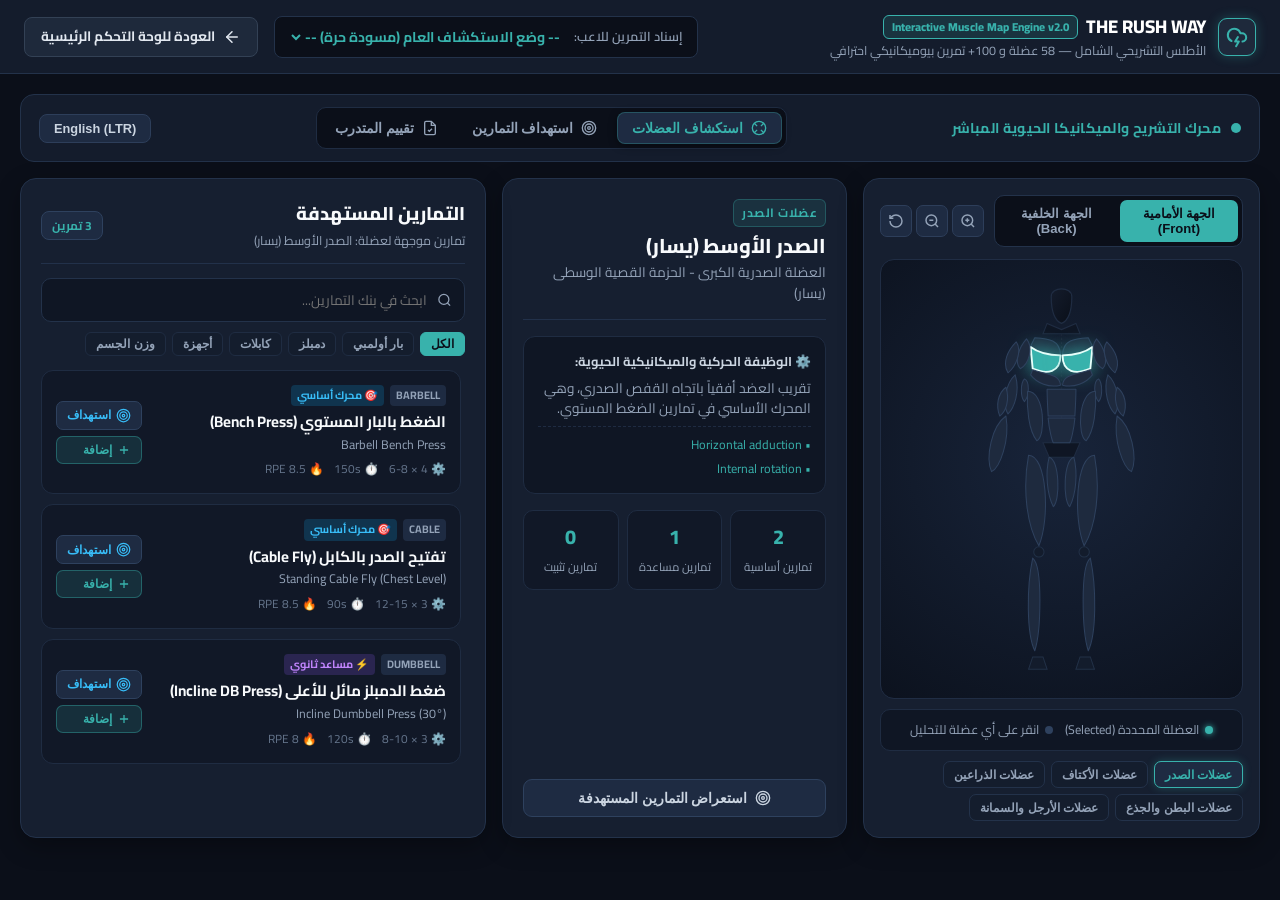
==== commit f751fb31: "Add files via upload" ====
--- a/muscle map .html
+++ b/muscle map .html
@@ -1,1814 +1,4793 @@
-<!DOCTYPE html>
-<html lang="ar" dir="rtl">
-<head>
-  <meta charset="UTF-8" />
-  <meta name="viewport" content="width=device-width, initial-scale=1.0" />
-  <title>خريطة العضلات التفاعلية - THE RUSH WAY</title>
-  <link rel="preconnect" href="https://fonts.googleapis.com" />
-  <link rel="preconnect" href="https://fonts.gstatic.com" crossorigin />
-  <link href="https://fonts.googleapis.com/css2?family=Cairo:wght@400;600;700;800;900&family=Plus+Jakarta+Sans:wght@600;700;800&display=swap" rel="stylesheet" />
-
-  <style>
-    /* ==========================================================================
-       CSS VARIABLES & THEME CONFIGURATION
-       ========================================================================== */
-    :root {
-      --bg-base: #0b0f19;
-      --bg-surface: #161f30;
-      --bg-surface-hover: #1e2c44;
-      --bg-card: #141c2c;
-      --border-color: #23324a;
-      --border-focus: #38b2ac;
-      --accent-teal: #38b2ac;
-      --accent-teal-glow: rgba(56, 178, 172, 0.45);
-      --accent-teal-strong: rgba(56, 178, 172, 0.85);
-      --text-main: #f1f5f9;
-      --text-muted: #94a3b8;
-      --text-dim: #64748b;
-      --accent-red: #ef4444;
-      --accent-amber: #f59e0b;
-      --radius-sm: 8px;
-      --radius-md: 12px;
-      --radius-lg: 16px;
-      --transition-fast: 0.2s cubic-bezier(0.4, 0, 0.2, 1);
-      --transition-normal: 0.3s cubic-bezier(0.4, 0, 0.2, 1);
+<!DOCTYPE html>
+<html lang="ar" dir="rtl">
+<head>
+  <meta charset="UTF-8" />
+  <meta name="viewport" content="width=device-width, initial-scale=1.0, maximum-scale=1.0, user-scalable=no" />
+  <title>خريطة العضلات التفاعلية - THE RUSH WAY</title>
+  
+  <link rel="icon" type="image/svg+xml" href="icon.svg" />
+  <link rel="preconnect" href="https://fonts.googleapis.com" />
+  <link rel="preconnect" href="https://fonts.gstatic.com" crossorigin />
+  <link href="https://fonts.googleapis.com/css2?family=Cairo:wght@400;600;700;800;900&family=Plus+Jakarta+Sans:wght@600;700;800&display=swap" rel="stylesheet" />
+
+  <!-- 1. LINK TO LOCAL STYLESHEET (NO 404, LOCAL FILE PRESENT) -->
+  <link rel="stylesheet" href="muscle-map.css" />
+
+  <!-- 2. INLINED CORE MUSCLE MAP STYLES (Guarantees zero flicker, zero 404s, 100% self-contained) -->
+  <style id="rush-muscle-map-core-styles">
+/* ==========================================================================
+   THE RUSH WAY - INTERACTIVE MUSCLE MAP STYLESHEET
+   Aesthetic: Dark Navy, Black, Deep Purple, Electric Blue/Teal accents.
+   Minimalist, high contrast, production-ready fitness technology.
+   ========================================================================== */
+
+.rmm-component {
+  display: flex;
+  flex-direction: column;
+  gap: 16px;
+  width: 100%;
+  color: #f8fafc;
+  font-family: inherit;
+  box-sizing: border-box;
+}
+
+/* 1. TOPBAR & NAVIGATION */
+.rmm-topbar {
+  display: flex;
+  align-items: center;
+  justify-content: space-between;
+  flex-wrap: wrap;
+  gap: 12px;
+  padding: 12px 18px;
+  background: #141c2c;
+  border: 1px solid #23324a;
+  border-radius: 14px;
+}
+
+.rmm-brand-badge {
+  display: flex;
+  align-items: center;
+  gap: 10px;
+}
+
+.rmm-pulse-beacon {
+  width: 10px;
+  height: 10px;
+  border-radius: 50%;
+  background: #38b2ac;
+  box-shadow: 0 0 0 0 rgba(56, 178, 172, 0.7);
+  animation: rmm-pulse 2s infinite;
+}
+
+@keyframes rmm-pulse {
+  0% { transform: scale(0.95); box-shadow: 0 0 0 0 rgba(56, 178, 172, 0.7); }
+  70% { transform: scale(1); box-shadow: 0 0 0 8px rgba(56, 178, 172, 0); }
+  100% { transform: scale(0.95); box-shadow: 0 0 0 0 rgba(56, 178, 172, 0); }
+}
+
+.rmm-badge-text {
+  font-size: 0.88rem;
+  font-weight: 700;
+  color: #38b2ac;
+  letter-spacing: 0.3px;
+}
+
+.rmm-modes-nav {
+  display: flex;
+  align-items: center;
+  gap: 6px;
+  background: #0b0f19;
+  padding: 4px;
+  border-radius: 10px;
+  border: 1px solid #1f2c42;
+}
+
+.rmm-mode-tab {
+  display: flex;
+  align-items: center;
+  gap: 8px;
+  padding: 7px 14px;
+  border-radius: 8px;
+  border: none;
+  background: transparent;
+  color: #94a3b8;
+  font-size: 0.85rem;
+  font-weight: 600;
+  cursor: pointer;
+  transition: all 0.2s ease;
+  white-space: nowrap;
+}
+
+.rmm-mode-tab:hover {
+  color: #f8fafc;
+  background: rgba(255, 255, 255, 0.05);
+}
+
+.rmm-mode-tab.active {
+  background: #1e2b42;
+  color: #38b2ac;
+  box-shadow: 0 2px 8px rgba(0, 0, 0, 0.4);
+  border: 1px solid rgba(56, 178, 172, 0.3);
+}
+
+.rmm-lang-toggle {
+  background: #1e2b42;
+  border: 1px solid #2d3e5a;
+  color: #cbd5e1;
+  padding: 6px 14px;
+  border-radius: 8px;
+  font-size: 0.8rem;
+  font-weight: 600;
+  cursor: pointer;
+  transition: all 0.2s ease;
+}
+
+.rmm-lang-toggle:hover {
+  color: #38b2ac;
+  border-color: #38b2ac;
+}
+
+/* 2. MAIN 3-COLUMN WORKSPACE */
+.rmm-workspace {
+  display: grid;
+  grid-template-columns: 1.15fr 1fr 1.35fr;
+  gap: 16px;
+  width: 100%;
+}
+
+@media (max-width: 1100px) {
+  .rmm-workspace {
+    grid-template-columns: 1fr;
+  }
+}
+
+/* --- COLUMN 1: STAGE CARD (THE SVG MAP) --- */
+.rmm-stage-card {
+  background: #161f30;
+  border: 1px solid #23324a;
+  border-radius: 16px;
+  padding: 16px;
+  display: flex;
+  flex-direction: column;
+  align-items: center;
+  position: relative;
+  overflow: hidden;
+  box-shadow: 0 8px 24px rgba(0, 0, 0, 0.3);
+}
+
+.rmm-stage-controls {
+  display: flex;
+  align-items: center;
+  justify-content: space-between;
+  width: 100%;
+  margin-bottom: 12px;
+  gap: 10px;
+}
+
+.rmm-view-buttons {
+  display: flex;
+  gap: 6px;
+  background: #0b0f19;
+  padding: 4px;
+  border-radius: 10px;
+  border: 1px solid #23324a;
+}
+
+.rmm-view-toggle {
+  padding: 6px 14px;
+  border-radius: 7px;
+  border: none;
+  background: transparent;
+  color: #94a3b8;
+  font-size: 0.82rem;
+  font-weight: 700;
+  cursor: pointer;
+  transition: all 0.18s ease;
+}
+
+.rmm-view-toggle:hover {
+  color: #f8fafc;
+}
+
+.rmm-view-toggle.active {
+  background: #38b2ac;
+  color: #0b0f19;
+}
+
+.rmm-zoom-tools {
+  display: flex;
+  gap: 4px;
+}
+
+.rmm-tool-btn {
+  background: #1e2b42;
+  border: 1px solid #2d3e5a;
+  color: #94a3b8;
+  width: 32px;
+  height: 32px;
+  border-radius: 7px;
+  display: flex;
+  align-items: center;
+  justify-content: center;
+  cursor: pointer;
+  transition: all 0.2s ease;
+}
+
+.rmm-tool-btn:hover {
+  color: #38b2ac;
+  border-color: #38b2ac;
+  background: #253652;
+}
+
+.rmm-viewport {
+  width: 100%;
+  height: 440px;
+  display: flex;
+  align-items: center;
+  justify-content: center;
+  background: radial-gradient(circle at 50% 45%, #18243a 0%, #0c121e 100%);
+  border: 1px solid #202d44;
+  border-radius: 14px;
+  overflow: hidden;
+  position: relative;
+}
+
+.rmm-canvas {
+  width: 100%;
+  height: 100%;
+  display: flex;
+  align-items: center;
+  justify-content: center;
+  transition: transform 0.25s cubic-bezier(0.4, 0, 0.2, 1);
+  transform-origin: center center;
+}
+
+.rmm-anatomical-svg {
+  width: auto;
+  height: 94%;
+  max-width: 90%;
+  user-select: none;
+  transition: opacity 0.25s ease, transform 0.25s ease;
+}
+
+.rmm-anatomical-svg.hidden {
+  display: none;
+  opacity: 0;
+}
+
+.rmm-anatomical-svg.active {
+  display: block;
+  opacity: 1;
+}
+
+/* SVG MUSCLE PATH INTERACTION STATES */
+.rmm-muscle {
+  fill: #1e2a3e;
+  stroke: #2e415e;
+  stroke-width: 1px;
+  stroke-linejoin: round;
+  cursor: pointer;
+  transition: all 0.22s cubic-bezier(0.4, 0, 0.2, 1);
+  outline: none;
+}
+
+.rmm-muscle:hover {
+  fill: #2c3e5c;
+  stroke: #38b2ac;
+  stroke-width: 1.5px;
+  filter: drop-shadow(0 0 5px rgba(56, 178, 172, 0.6));
+}
+
+.rmm-muscle:focus-visible {
+  stroke: #38b2ac;
+  stroke-width: 2px;
+  filter: drop-shadow(0 0 8px rgba(56, 178, 172, 0.9));
+}
+
+.rmm-muscle.selected {
+  fill: #38b2ac !important;
+  stroke: #e6fffa !important;
+  stroke-width: 1.8px !important;
+  filter: drop-shadow(0 0 10px rgba(56, 178, 172, 0.95)) !important;
+}
+
+/* TARGETING HIGHLIGHT STATES */
+.rmm-muscle.is-primary {
+  fill: #0ea5e9 !important;
+  stroke: #e0f2fe !important;
+  stroke-width: 1.8px !important;
+  filter: drop-shadow(0 0 10px rgba(14, 165, 233, 0.95)) !important;
+}
+
+.rmm-muscle.is-secondary {
+  fill: #8b5cf6 !important;
+  stroke: #ede9fe !important;
+  stroke-width: 1.6px !important;
+  filter: drop-shadow(0 0 8px rgba(139, 92, 246, 0.9)) !important;
+}
+
+.rmm-muscle.is-stabilizer {
+  fill: #f59e0b !important;
+  stroke: #fef3c7 !important;
+  stroke-width: 1.5px !important;
+  filter: drop-shadow(0 0 8px rgba(245, 158, 11, 0.85)) !important;
+}
+
+.rmm-muscle.is-dimmed {
+  opacity: 0.28;
+  filter: grayscale(85%);
+}
+
+/* ASSESSMENT HIGHLIGHT STATES */
+.rmm-muscle.assessment-priority {
+  fill: #ef4444 !important;
+  stroke: #fecaca !important;
+  stroke-width: 1.8px !important;
+  filter: drop-shadow(0 0 10px rgba(239, 68, 68, 0.9)) !important;
+}
+
+.rmm-muscle.assessment-weak {
+  fill: #f59e0b !important;
+  stroke: #fef08a !important;
+  stroke-width: 1.8px !important;
+  filter: drop-shadow(0 0 10px rgba(245, 158, 11, 0.9)) !important;
+}
+
+.rmm-muscle.assessment-balanced {
+  fill: #10b981 !important;
+  stroke: #d1fae5 !important;
+  stroke-width: 1.6px !important;
+  filter: drop-shadow(0 0 8px rgba(16, 185, 129, 0.9)) !important;
+}
+
+.rmm-muscle.assessment-attention {
+  fill: #8b5cf6 !important;
+  stroke: #ede9fe !important;
+  stroke-width: 1.8px !important;
+  filter: drop-shadow(0 0 10px rgba(139, 92, 246, 0.9)) !important;
+}
+
+/* LEGEND & QUICK REGIONS */
+.rmm-legend-bar {
+  display: flex;
+  align-items: center;
+  justify-content: center;
+  flex-wrap: wrap;
+  gap: 12px;
+  width: 100%;
+  padding: 10px 14px;
+  margin-top: 10px;
+  background: #0f1624;
+  border-radius: 10px;
+  border: 1px solid #1f2c42;
+  font-size: 0.78rem;
+  color: #94a3b8;
+}
+
+.rmm-legend-item {
+  display: flex;
+  align-items: center;
+  gap: 6px;
+}
+
+.rmm-legend-dot {
+  width: 8px;
+  height: 8px;
+  border-radius: 50%;
+}
+
+.rmm-legend-dot.primary { background: #0ea5e9; box-shadow: 0 0 6px #0ea5e9; }
+.rmm-legend-dot.secondary { background: #8b5cf6; box-shadow: 0 0 6px #8b5cf6; }
+.rmm-legend-dot.stabilizer { background: #f59e0b; box-shadow: 0 0 6px #f59e0b; }
+.rmm-legend-dot.selected { background: #38b2ac; box-shadow: 0 0 6px #38b2ac; }
+.rmm-legend-dot.default { background: #2e415e; }
+
+.rmm-quick-regions {
+  display: flex;
+  flex-wrap: wrap;
+  gap: 6px;
+  width: 100%;
+  margin-top: 10px;
+}
+
+.rmm-chip-btn {
+  background: #141d2d;
+  border: 1px solid #23324a;
+  color: #94a3b8;
+  padding: 5px 10px;
+  border-radius: 7px;
+  font-size: 0.78rem;
+  font-weight: 600;
+  cursor: pointer;
+  transition: all 0.18s ease;
+}
+
+.rmm-chip-btn:hover {
+  background: #1e2b42;
+  color: #38b2ac;
+  border-color: #38b2ac;
+}
+
+/* --- COLUMN 2: DOSSIER CARD (MUSCLE / TARGETING INFO) --- */
+.rmm-dossier-card {
+  background: #161f30;
+  border: 1px solid #23324a;
+  border-radius: 16px;
+  padding: 20px;
+  display: flex;
+  flex-direction: column;
+  gap: 16px;
+  box-shadow: 0 8px 24px rgba(0, 0, 0, 0.3);
+}
+
+.rmm-dossier-header {
+  border-bottom: 1px solid #22314a;
+  padding-bottom: 14px;
+}
+
+.rmm-region-tag {
+  display: inline-block;
+  font-size: 0.75rem;
+  font-weight: 700;
+  color: #38b2ac;
+  text-transform: uppercase;
+  letter-spacing: 0.5px;
+  background: rgba(56, 178, 172, 0.12);
+  border: 1px solid rgba(56, 178, 172, 0.3);
+  padding: 3px 8px;
+  border-radius: 6px;
+  margin-bottom: 6px;
+}
+
+.rmm-dossier-title {
+  font-size: 1.25rem;
+  font-weight: 800;
+  color: #f8fafc;
+  line-height: 1.3;
+}
+
+.rmm-dossier-sub {
+  font-size: 0.85rem;
+  color: #94a3b8;
+  margin-top: 3px;
+}
+
+.rmm-biomech-box {
+  background: #0f1624;
+  border: 1px solid #1f2c42;
+  border-radius: 12px;
+  padding: 14px;
+}
+
+.rmm-biomech-box .label {
+  font-size: 0.8rem;
+  font-weight: 700;
+  color: #cbd5e1;
+  margin-bottom: 6px;
+}
+
+.rmm-biomech-box p {
+  font-size: 0.85rem;
+  color: #94a3b8;
+  line-height: 1.5;
+}
+
+.rmm-actions-list {
+  display: flex;
+  flex-direction: column;
+  gap: 4px;
+  margin-top: 8px;
+  padding-top: 8px;
+  border-top: 1px dashed #1e2b42;
+}
+
+.rmm-action-pill {
+  font-size: 0.78rem;
+  color: #38b2ac;
+}
+
+.rmm-stats-summary {
+  display: grid;
+  grid-template-columns: repeat(3, 1fr);
+  gap: 8px;
+}
+
+.rmm-stat-item {
+  background: #111827;
+  border: 1px solid #1f2c42;
+  border-radius: 10px;
+  padding: 10px;
+  text-align: center;
+}
+
+.rmm-stat-item .num {
+  display: block;
+  font-size: 1.25rem;
+  font-weight: 800;
+  color: #38b2ac;
+}
+
+.rmm-stat-item .lbl {
+  font-size: 0.72rem;
+  color: #94a3b8;
+}
+
+.rmm-targeting-breakdown {
+  display: flex;
+  flex-direction: column;
+  gap: 12px;
+}
+
+.rmm-breakdown-group h4 {
+  font-size: 0.8rem;
+  font-weight: 700;
+  color: #cbd5e1;
+  margin-bottom: 6px;
+}
+
+.rmm-tag-cloud {
+  display: flex;
+  flex-wrap: wrap;
+  gap: 6px;
+}
+
+.rmm-muscle-tag {
+  border: none;
+  font-size: 0.75rem;
+  font-weight: 600;
+  padding: 4px 10px;
+  border-radius: 6px;
+  cursor: pointer;
+  transition: all 0.18s ease;
+}
+
+.rmm-muscle-tag.primary {
+  background: rgba(14, 165, 233, 0.18);
+  color: #38bdf8;
+  border: 1px solid rgba(14, 165, 233, 0.35);
+}
+
+.rmm-muscle-tag.secondary {
+  background: rgba(139, 92, 246, 0.18);
+  color: #c084fc;
+  border: 1px solid rgba(139, 92, 246, 0.35);
+}
+
+.rmm-muscle-tag.stabilizer {
+  background: rgba(245, 158, 11, 0.18);
+  color: #fbbf24;
+  border: 1px solid rgba(245, 158, 11, 0.35);
+}
+
+.rmm-muscle-tag:hover {
+  transform: translateY(-1px);
+  filter: brightness(1.2);
+}
+
+.rmm-dossier-actions {
+  display: flex;
+  gap: 10px;
+  margin-top: auto;
+}
+
+.rmm-btn-primary {
+  flex: 1;
+  background: #38b2ac;
+  color: #0b0f19;
+  border: none;
+  padding: 10px 18px;
+  border-radius: 9px;
+  font-weight: 700;
+  font-size: 0.88rem;
+  display: flex;
+  align-items: center;
+  justify-content: center;
+  gap: 8px;
+  cursor: pointer;
+  transition: all 0.2s ease;
+}
+
+.rmm-btn-primary:hover {
+  background: #319795;
+  box-shadow: 0 4px 12px rgba(56, 178, 172, 0.35);
+}
+
+.rmm-btn-secondary {
+  flex: 1;
+  background: #1e2b42;
+  color: #cbd5e1;
+  border: 1px solid #2e415e;
+  padding: 10px 18px;
+  border-radius: 9px;
+  font-weight: 700;
+  font-size: 0.88rem;
+  display: flex;
+  align-items: center;
+  justify-content: center;
+  gap: 8px;
+  cursor: pointer;
+  transition: all 0.2s ease;
+}
+
+.rmm-btn-secondary:hover {
+  background: #253652;
+  color: #38b2ac;
+  border-color: #38b2ac;
+}
+
+/* ASSESSMENT CONSOLE */
+.rmm-status-options {
+  display: grid;
+  grid-template-columns: repeat(2, 1fr);
+  gap: 8px;
+  margin-top: 6px;
+}
+
+.rmm-status-btn {
+  background: #0f1624;
+  border: 1px solid #1f2c42;
+  color: #94a3b8;
+  padding: 8px 10px;
+  border-radius: 8px;
+  font-size: 0.78rem;
+  font-weight: 600;
+  cursor: pointer;
+  text-align: start;
+  transition: all 0.18s ease;
+}
+
+.rmm-status-btn:hover {
+  border-color: #38b2ac;
+  color: #f8fafc;
+}
+
+.rmm-status-btn.active.priority { background: rgba(239, 68, 68, 0.2); border-color: #ef4444; color: #fca5a5; }
+.rmm-status-btn.active.weak { background: rgba(245, 158, 11, 0.2); border-color: #f59e0b; color: #fde047; }
+.rmm-status-btn.active.balanced { background: rgba(16, 185, 129, 0.2); border-color: #10b981; color: #86efac; }
+.rmm-status-btn.active.attention { background: rgba(139, 92, 246, 0.2); border-color: #8b5cf6; color: #c4b5fd; }
+
+.rmm-form-label {
+  font-size: 0.8rem;
+  font-weight: 700;
+  color: #cbd5e1;
+  display: block;
+}
+
+.rmm-textarea {
+  width: 100%;
+  background: #0f1624;
+  border: 1px solid #23324a;
+  border-radius: 8px;
+  padding: 8px 12px;
+  color: #f8fafc;
+  font-family: inherit;
+  font-size: 0.82rem;
+  resize: vertical;
+  box-sizing: border-box;
+}
+
+.rmm-textarea:focus {
+  outline: none;
+  border-color: #38b2ac;
+  box-shadow: 0 0 0 1px #38b2ac;
+}
+
+/* --- COLUMN 3: EXERCISES CARD --- */
+.rmm-exercises-card {
+  background: #161f30;
+  border: 1px solid #23324a;
+  border-radius: 16px;
+  padding: 20px;
+  display: flex;
+  flex-direction: column;
+  gap: 14px;
+  box-shadow: 0 8px 24px rgba(0, 0, 0, 0.3);
+}
+
+.rmm-exercise-header {
+  display: flex;
+  align-items: center;
+  justify-content: space-between;
+  border-bottom: 1px solid #22314a;
+  padding-bottom: 12px;
+}
+
+.rmm-ex-title-wrap h3 {
+  font-size: 1.15rem;
+  font-weight: 800;
+  color: #f8fafc;
+}
+
+.rmm-ex-title-wrap p {
+  font-size: 0.78rem;
+  color: #94a3b8;
+  margin-top: 2px;
+}
+
+.rmm-count-badge {
+  background: #1e2b42;
+  border: 1px solid #2e415e;
+  color: #38b2ac;
+  font-size: 0.75rem;
+  font-weight: 700;
+  padding: 4px 10px;
+  border-radius: 8px;
+}
+
+.rmm-exercise-search-box {
+  display: flex;
+  flex-direction: column;
+  gap: 10px;
+}
+
+.rmm-search-input-wrap {
+  display: flex;
+  align-items: center;
+  gap: 10px;
+  background: #0f1624;
+  border: 1px solid #23324a;
+  border-radius: 10px;
+  padding: 8px 12px;
+  color: #94a3b8;
+}
+
+.rmm-search-input-wrap input {
+  background: transparent;
+  border: none;
+  outline: none;
+  color: #f8fafc;
+  font-family: inherit;
+  font-size: 0.85rem;
+  width: 100%;
+}
+
+.rmm-equip-pills {
+  display: flex;
+  flex-wrap: wrap;
+  gap: 6px;
+}
+
+.rmm-equip-pill {
+  background: #141d2d;
+  border: 1px solid #1f2c42;
+  color: #94a3b8;
+  padding: 4px 10px;
+  border-radius: 6px;
+  font-size: 0.75rem;
+  font-weight: 600;
+  cursor: pointer;
+  transition: all 0.18s ease;
+}
+
+.rmm-equip-pill:hover {
+  color: #f8fafc;
+  background: #1e2b42;
+}
+
+.rmm-equip-pill.active {
+  background: #38b2ac;
+  color: #0b0f19;
+  border-color: #38b2ac;
+}
+
+.rmm-exercise-list {
+  display: flex;
+  flex-direction: column;
+  gap: 10px;
+  max-height: 480px;
+  overflow-y: auto;
+  padding-right: 4px;
+}
+
+.rmm-exercise-list::-webkit-scrollbar {
+  width: 5px;
+}
+
+.rmm-exercise-list::-webkit-scrollbar-thumb {
+  background: #23324a;
+  border-radius: 4px;
+}
+
+.rmm-ex-card {
+  background: #111827;
+  border: 1px solid #1f2c42;
+  border-radius: 12px;
+  padding: 14px;
+  display: flex;
+  align-items: center;
+  justify-content: space-between;
+  gap: 12px;
+  cursor: pointer;
+  transition: all 0.2s ease;
+}
+
+.rmm-ex-card:hover {
+  background: #182338;
+  border-color: #2d4160;
+  transform: translateY(-1px);
+}
+
+.rmm-ex-card.active {
+  background: #14283c;
+  border-color: #38b2ac;
+  box-shadow: 0 4px 14px rgba(56, 178, 172, 0.2);
+}
+
+.rmm-ex-card-main {
+  flex: 1;
+}
+
+.rmm-ex-meta-row {
+  display: flex;
+  align-items: center;
+  gap: 6px;
+  margin-bottom: 4px;
+}
+
+.rmm-equip-badge {
+  font-size: 0.68rem;
+  font-weight: 700;
+  background: #1e2b42;
+  color: #94a3b8;
+  padding: 2px 6px;
+  border-radius: 4px;
+}
+
+.rmm-tier-tag {
+  font-size: 0.68rem;
+  font-weight: 700;
+  padding: 2px 6px;
+  border-radius: 4px;
+}
+
+.rmm-tier-tag.primary { background: rgba(14, 165, 233, 0.2); color: #38bdf8; }
+.rmm-tier-tag.secondary { background: rgba(139, 92, 246, 0.2); color: #c084fc; }
+.rmm-tier-tag.stabilizer { background: rgba(245, 158, 11, 0.2); color: #fbbf24; }
+
+.rmm-ex-title {
+  font-size: 0.95rem;
+  font-weight: 700;
+  color: #f8fafc;
+}
+
+.rmm-ex-sub {
+  font-size: 0.78rem;
+  color: #94a3b8;
+}
+
+.rmm-ex-details {
+  display: flex;
+  gap: 10px;
+  font-size: 0.74rem;
+  color: #64748b;
+  margin-top: 6px;
+}
+
+.rmm-ex-card-actions {
+  display: flex;
+  flex-direction: column;
+  gap: 6px;
+}
+
+.rmm-btn-target-preview {
+  background: #1e2b42;
+  border: 1px solid #2e415e;
+  color: #38bdf8;
+  padding: 6px 10px;
+  border-radius: 7px;
+  font-size: 0.72rem;
+  font-weight: 700;
+  display: flex;
+  align-items: center;
+  gap: 5px;
+  cursor: pointer;
+  transition: all 0.18s ease;
+}
+
+.rmm-btn-target-preview:hover {
+  background: #0284c7;
+  color: #fff;
+  border-color: #0284c7;
+}
+
+.rmm-btn-add-routine {
+  background: rgba(56, 178, 172, 0.15);
+  border: 1px solid rgba(56, 178, 172, 0.4);
+  color: #38b2ac;
+  padding: 6px 10px;
+  border-radius: 7px;
+  font-size: 0.72rem;
+  font-weight: 700;
+  display: flex;
+  align-items: center;
+  gap: 5px;
+  cursor: pointer;
+  transition: all 0.18s ease;
+}
+
+.rmm-btn-add-routine:hover {
+  background: #38b2ac;
+  color: #0b0f19;
+}
+
+.rmm-empty-state {
+  padding: 36px 16px;
+  text-align: center;
+  color: #64748b;
+  display: flex;
+  flex-direction: column;
+  align-items: center;
+  gap: 10px;
+}
+
+/* 3. MODAL: ADD TO ROUTINE WITH FULL PARAMETERS */
+.rmm-modal-overlay {
+  position: fixed;
+  inset: 0;
+  z-index: 10000;
+  background: rgba(11, 15, 25, 0.8);
+  backdrop-filter: blur(6px);
+  display: flex;
+  align-items: center;
+  justify-content: center;
+  padding: 16px;
+}
+
+.rmm-modal-card {
+  background: #161f30;
+  border: 1px solid #283952;
+  box-shadow: 0 20px 48px rgba(0, 0, 0, 0.7), 0 0 0 1px rgba(56, 178, 172, 0.2);
+  border-radius: 18px;
+  width: 100%;
+  max-width: 520px;
+  padding: 24px;
+  display: flex;
+  flex-direction: column;
+  gap: 16px;
+}
+
+.rmm-modal-header {
+  display: flex;
+  align-items: flex-start;
+  justify-content: space-between;
+  border-bottom: 1px solid #22314a;
+  padding-bottom: 12px;
+}
+
+.rmm-modal-header h3 {
+  font-size: 1.2rem;
+  font-weight: 800;
+  color: #f8fafc;
+}
+
+.rmm-modal-header p {
+  font-size: 0.82rem;
+  color: #94a3b8;
+}
+
+.rmm-modal-close {
+  background: #1e2b42;
+  border: 1px solid #2e415e;
+  color: #94a3b8;
+  width: 32px;
+  height: 32px;
+  border-radius: 8px;
+  display: flex;
+  align-items: center;
+  justify-content: center;
+  cursor: pointer;
+  font-size: 1rem;
+}
+
+.rmm-modal-close:hover {
+  color: #ef4444;
+  border-color: #ef4444;
+}
+
+.rmm-modal-form {
+  display: flex;
+  flex-direction: column;
+  gap: 12px;
+}
+
+.rmm-form-grid {
+  display: grid;
+  grid-template-columns: repeat(2, 1fr);
+  gap: 12px;
+}
+
+.rmm-form-field {
+  display: flex;
+  flex-direction: column;
+  gap: 4px;
+}
+
+.rmm-form-field label {
+  font-size: 0.78rem;
+  font-weight: 700;
+  color: #cbd5e1;
+}
+
+.rmm-form-field input {
+  background: #0f1624;
+  border: 1px solid #23324a;
+  border-radius: 8px;
+  padding: 8px 12px;
+  color: #f8fafc;
+  font-family: inherit;
+  font-size: 0.85rem;
+}
+
+.rmm-form-field input:focus {
+  outline: none;
+  border-color: #38b2ac;
+}
+
+.rmm-modal-footer {
+  display: flex;
+  gap: 10px;
+  margin-top: 14px;
+  border-top: 1px solid #22314a;
+  padding-top: 14px;
+}
+
+/* POPUP TOAST */
+.rmm-toast-popup {
+  position: fixed;
+  bottom: 24px;
+  left: 50%;
+  transform: translateX(-50%) translateY(30px);
+  background: #141f32;
+  border: 1px solid #38b2ac;
+  box-shadow: 0 10px 28px rgba(0, 0, 0, 0.5), 0 0 16px rgba(56, 178, 172, 0.4);
+  color: #f8fafc;
+  padding: 10px 20px;
+  border-radius: 10px;
+  font-size: 0.88rem;
+  font-weight: 700;
+  z-index: 99999;
+  opacity: 0;
+  pointer-events: none;
+  transition: all 0.28s cubic-bezier(0.4, 0, 0.2, 1);
+}
+
+.rmm-toast-popup.visible {
+  opacity: 1;
+  transform: translateX(-50%) translateY(0);
+}
+/* Quick Region Active Chip */
+.rmm-chip-btn.active {
+  background: #1e2b42;
+  color: #38b2ac;
+  border-color: #38b2ac;
+  font-weight: 700;
+  box-shadow: 0 0 8px rgba(56, 178, 172, 0.3);
+}
+
+  </style>
+
+  <!-- 3. STANDALONE PAGE LAYOUT STYLES -->
+  <style id="rush-standalone-layout-styles">
+
+    :root {
+      --bg-base: #0b0f19;
+      --border-color: #23324a;
+      --accent-teal: #38b2ac;
+    }
+
+    * {
+      box-sizing: border-box;
+      margin: 0;
+      padding: 0;
+    }
+
+    body {
+      background-color: var(--bg-base);
+      color: #f8fafc;
+      font-family: 'Cairo', sans-serif;
+      min-height: 100vh;
+      display: flex;
+      flex-direction: column;
+      line-height: 1.6;
+    }
+
+    .standalone-nav {
+      background: #141c2c;
+      border-bottom: 1px solid var(--border-color);
+      padding: 12px 24px;
+      display: flex;
+      align-items: center;
+      justify-content: space-between;
+      gap: 16px;
+      flex-wrap: wrap;
+    }
+
+    .nav-brand-group {
+      display: flex;
+      align-items: center;
+      gap: 12px;
+      text-decoration: none;
+      color: inherit;
+    }
+
+    .nav-logo-box {
+      width: 38px;
+      height: 38px;
+      background: #1e293b;
+      border: 1px solid #38b2ac;
+      border-radius: 9px;
+      display: flex;
+      align-items: center;
+      justify-content: center;
+      box-shadow: 0 0 12px rgba(56, 178, 172, 0.3);
+    }
+
+    .nav-title h1 {
+      font-size: 1.15rem;
+      font-weight: 800;
+      color: #fff;
+      display: flex;
+      align-items: center;
+      gap: 8px;
+    }
+
+    .nav-title h1 span.badge {
+      font-size: 0.72rem;
+      padding: 2px 8px;
+      background: rgba(56, 178, 172, 0.15);
+      border: 1px solid #38b2ac;
+      color: #38b2ac;
+      border-radius: 6px;
+    }
+
+    .nav-title p {
+      font-size: 0.78rem;
+      color: #94a3b8;
+    }
+
+    .nav-controls {
+      display: flex;
+      align-items: center;
+      gap: 16px;
+      flex-wrap: wrap;
+    }
+
+    .athlete-selector-box {
+      display: flex;
+      align-items: center;
+      gap: 10px;
+      background: #0b0f19;
+      padding: 6px 14px;
+      border-radius: 8px;
+      border: 1px solid var(--border-color);
+    }
+
+    .athlete-selector-box label {
+      font-size: 0.8rem;
+      color: #94a3b8;
+      font-weight: 600;
+      white-space: nowrap;
+    }
+
+    .athlete-selector-box select {
+      background: transparent;
+      color: #38b2ac;
+      border: none;
+      font-family: inherit;
+      font-size: 0.88rem;
+      font-weight: 700;
+      cursor: pointer;
+      outline: none;
+    }
+
+    .athlete-selector-box select option {
+      background: #141c2c;
+      color: #fff;
+    }
+
+    .nav-back-btn {
+      display: inline-flex;
+      align-items: center;
+      gap: 8px;
+      padding: 8px 16px;
+      background: #1e293b;
+      color: #e2e8f0;
+      text-decoration: none;
+      border-radius: 8px;
+      font-size: 0.85rem;
+      font-weight: 700;
+      border: 1px solid #334155;
+      transition: all 0.2s;
+    }
+
+    .nav-back-btn:hover {
+      background: #334155;
+      color: #fff;
+      border-color: #475569;
+    }
+
+    .standalone-main {
+      flex: 1;
+      padding: 20px;
+      max-width: 1600px;
+      width: 100%;
+      margin: 0 auto;
+      display: flex;
+      flex-direction: column;
+    }
+
+    #rush-standalone-muscle-map {
+      flex: 1;
+      min-height: 780px;
+    }
+
+    @media (max-width: 768px) {
+      .standalone-nav {
+        flex-direction: column;
+        align-items: stretch;
+      }
+      .nav-controls {
+        flex-direction: column;
+        align-items: stretch;
+      }
+      .athlete-selector-box {
+        justify-content: space-between;
+      }
+      .nav-back-btn {
+        justify-content: center;
+      }
+    }
+
+  </style>
+</head>
+<body>
+
+  <!-- HEADER / NAVIGATION -->
+  <header class="standalone-nav">
+    <a href="index.html" class="nav-brand-group">
+      <div class="nav-logo-box">
+        <svg width="22" height="22" viewBox="0 0 24 24" fill="none" stroke="#38b2ac" stroke-width="2.2" stroke-linecap="round" stroke-linejoin="round">
+          <path d="M6 16.326A7 7 0 1 1 15.71 8h1.79a4.5 4.5 0 0 1 .5 8.973"/>
+          <path d="m13 12-3 5h4l-3 5"/>
+        </svg>
+      </div>
+      <div class="nav-title">
+        <h1>
+          THE RUSH WAY
+          <span class="badge">Interactive Muscle Map Engine v2.0</span>
+        </h1>
+        <p>الأطلس التشريحي الشامل — 58 عضلة و 100+ تمرين بيوميكانيكي احترافي</p>
+      </div>
+    </a>
+
+    <div class="nav-controls">
+      <div class="athlete-selector-box">
+        <label for="standalone-athlete-select">إسناد التمرين للاعب:</label>
+        <select id="standalone-athlete-select" onchange="onStandaloneAthleteChange()">
+          <option value="">-- وضع الاستكشاف العام (مسودة حرة) --</option>
+        </select>
+      </div>
+
+      <a href="index.html" class="nav-back-btn">
+        <svg width="18" height="18" viewBox="0 0 24 24" fill="none" stroke="currentColor" stroke-width="2" stroke-linecap="round" stroke-linejoin="round">
+          <path d="m12 19-7-7 7-7"/>
+          <path d="M19 12H5"/>
+        </svg>
+        <span>العودة للوحة التحكم الرئيسية</span>
+      </a>
+    </div>
+  </header>
+
+  <!-- MAIN ENGINE MOUNT POINT -->
+  <main class="standalone-main">
+    <div id="rush-standalone-muscle-map"></div>
+  </main>
+
+  <!-- 4. INLINED ANATOMICAL DATA (ZERO 404s & SELF-CONTAINED LOGIC) -->
+  <script id="rush-muscle-data-inline">
+/**
+ * ============================================================================
+ * THE RUSH WAY - MUSCLE DATA MODEL & EXERCISE RELATIONSHIP DATABASE
+ * Production-ready, sports-science grounded anatomical dictionary & relationship graph.
+ * Fully extensible for Google Sheets, Supabase, Firebase or REST APIs.
+ * ============================================================================
+ */
+
+(function (root, factory) {
+  const data = factory();
+  if (typeof define === 'function' && define.amd) {
+    define([], function () { return data; });
+  } else if (typeof module === 'object' && module.exports) {
+    module.exports = data;
+  }
+  if (typeof root !== 'undefined') root.RushMuscleData = data;
+  if (typeof window !== 'undefined') window.RushMuscleData = data;
+  if (typeof globalThis !== 'undefined') globalThis.RushMuscleData = data;
+  if (typeof self !== 'undefined') self.RushMuscleData = data;
+}(typeof self !== 'undefined' ? self : (typeof window !== 'undefined' ? window : (typeof globalThis !== 'undefined' ? globalThis : this)), function () {
+  'use strict';
+
+  // 1. ANATOMICAL REGIONS
+  const REGIONS = {
+    chest: { id: 'chest', en: 'Chest', ar: 'عضلات الصدر' },
+    shoulders: { id: 'shoulders', en: 'Shoulders', ar: 'عضلات الأكتاف' },
+    arms: { id: 'arms', en: 'Arms', ar: 'عضلات الذراعين' },
+    back: { id: 'back', en: 'Back', ar: 'عضلات الظهر' },
+    core: { id: 'core', en: 'Core & Abdominals', ar: 'عضلات البطن والجذع' },
+    legs: { id: 'legs', en: 'Legs & Calves', ar: 'عضلات الأرجل والسمانة' }
+  };
+
+  // 2. COMPREHENSIVE MUSCLE DICTIONARY
+  // Each muscle has unique stable ID, left/right support, anatomical actions, and bilingual labels
+  const MUSCLES = [
+    // --- FRONT: CHEST ---
+    {
+      id: 'pectoralis_major_upper_l',
+      groupKey: 'pectoralis_major_upper',
+      name: 'Pectoralis Major — Clavicular Head (Left)',
+      displayName: 'Upper Chest (Left)',
+      nameAr: 'العضلة الصدرية الكبرى - الحزمة الترقوية العلوية (يسار)',
+      displayNameAr: 'الصدر العلوي (يسار)',
+      region: 'chest',
+      view: 'front',
+      side: 'left',
+      category: 'primary',
+      pairedWith: 'pectoralis_major_upper_r',
+      jointActions: ['Shoulder flexion', 'Horizontal adduction', 'Internal rotation'],
+      functionEn: 'Shoulder flexion (lifting arm upwards) and horizontal adduction with high clavicular fiber recruitment.',
+      functionAr: 'ثني مفصل الكتف للأعلى وتقريب الذراع أفقياً مع تركيز الحمل الميكانيكي على الألياف الترقوية العلوية.',
+      aliases: ['incline chest', 'clavicular head', 'upper pec']
+    },
+    {
+      id: 'pectoralis_major_upper_r',
+      groupKey: 'pectoralis_major_upper',
+      name: 'Pectoralis Major — Clavicular Head (Right)',
+      displayName: 'Upper Chest (Right)',
+      nameAr: 'العضلة الصدرية الكبرى - الحزمة الترقوية العلوية (يمين)',
+      displayNameAr: 'الصدر العلوي (يمين)',
+      region: 'chest',
+      view: 'front',
+      side: 'right',
+      category: 'primary',
+      pairedWith: 'pectoralis_major_upper_l',
+      jointActions: ['Shoulder flexion', 'Horizontal adduction', 'Internal rotation'],
+      functionEn: 'Shoulder flexion and horizontal adduction with high clavicular fiber recruitment.',
+      functionAr: 'ثني مفصل الكتف للأعلى وتقريب الذراع أفقياً مع تركيز الحمل الميكانيكي على الألياف الترقوية العلوية.',
+      aliases: ['incline chest', 'clavicular head', 'upper pec']
+    },
+    {
+      id: 'pectoralis_major_mid_l',
+      groupKey: 'pectoralis_major_mid',
+      name: 'Pectoralis Major — Sternal Head (Left)',
+      displayName: 'Middle Chest (Left)',
+      nameAr: 'العضلة الصدرية الكبرى - الحزمة القصية الوسطى (يسار)',
+      displayNameAr: 'الصدر الأوسط (يسار)',
+      region: 'chest',
+      view: 'front',
+      side: 'left',
+      category: 'primary',
+      pairedWith: 'pectoralis_major_mid_r',
+      jointActions: ['Horizontal adduction', 'Internal rotation'],
+      functionEn: 'Horizontal adduction of the humerus across the ribcage, primary driver of flat pressing.',
+      functionAr: 'تقريب العضد أفقياً باتجاه القفص الصدري، وهي المحرك الأساسي في تمارين الضغط المستوي.',
+      aliases: ['sternal head', 'mid chest', 'flat chest']
+    },
+    {
+      id: 'pectoralis_major_mid_r',
+      groupKey: 'pectoralis_major_mid',
+      name: 'Pectoralis Major — Sternal Head (Right)',
+      displayName: 'Middle Chest (Right)',
+      nameAr: 'العضلة الصدرية الكبرى - الحزمة القصية الوسطى (يمين)',
+      displayNameAr: 'الصدر الأوسط (يمين)',
+      region: 'chest',
+      view: 'front',
+      side: 'right',
+      category: 'primary',
+      pairedWith: 'pectoralis_major_mid_l',
+      jointActions: ['Horizontal adduction', 'Internal rotation'],
+      functionEn: 'Horizontal adduction of the humerus across the ribcage, primary driver of flat pressing.',
+      functionAr: 'تقريب العضد أفقياً باتجاه القفص الصدري، وهي المحرك الأساسي في تمارين الضغط المستوي.',
+      aliases: ['sternal head', 'mid chest', 'flat chest']
+    },
+    {
+      id: 'pectoralis_major_lower_l',
+      groupKey: 'pectoralis_major_lower',
+      name: 'Pectoralis Major — Costal Head (Left)',
+      displayName: 'Lower Chest (Left)',
+      nameAr: 'العضلة الصدرية الكبرى - الحزمة البطنية السفلية (يسار)',
+      displayNameAr: 'الصدر السفلي (يسار)',
+      region: 'chest',
+      view: 'front',
+      side: 'left',
+      category: 'primary',
+      pairedWith: 'pectoralis_major_lower_r',
+      jointActions: ['Shoulder depression', 'Horizontal adduction', 'Shoulder extension from flexed position'],
+      functionEn: 'Adduction and depression of the arm downward toward the hips, active in dips and decline press.',
+      functionAr: 'سحب الذراع وتنزيلها لأسفل باتجاه الحوض، وتنشط بقوة في تمارين المتوازي والضغط المائل لأسفل.',
+      aliases: ['costal head', 'decline chest', 'lower pec']
+    },
+    {
+      id: 'pectoralis_major_lower_r',
+      groupKey: 'pectoralis_major_lower',
+      name: 'Pectoralis Major — Costal Head (Right)',
+      displayName: 'Lower Chest (Right)',
+      nameAr: 'العضلة الصدرية الكبرى - الحزمة البطنية السفلية (يمين)',
+      displayNameAr: 'الصدر السفلي (يمين)',
+      region: 'chest',
+      view: 'front',
+      side: 'right',
+      category: 'primary',
+      pairedWith: 'pectoralis_major_lower_l',
+      jointActions: ['Shoulder depression', 'Horizontal adduction', 'Shoulder extension from flexed position'],
+      functionEn: 'Adduction and depression of the arm downward toward the hips, active in dips and decline press.',
+      functionAr: 'سحب الذراع وتنزيلها لأسفل باتجاه الحوض، وتنشط بقوة في تمارين المتوازي والضغط المائل لأسفل.',
+      aliases: ['costal head', 'decline chest', 'lower pec']
+    },
+
+    // --- FRONT: SHOULDERS ---
+    {
+      id: 'anterior_deltoid_l',
+      groupKey: 'anterior_deltoid',
+      name: 'Anterior Deltoid (Left)',
+      displayName: 'Front Deltoid (Left)',
+      nameAr: 'العضلة الدالية الأمامية (يسار)',
+      displayNameAr: 'الكتف الأمامي (يسار)',
+      region: 'shoulders',
+      view: 'front',
+      side: 'left',
+      category: 'primary',
+      pairedWith: 'anterior_deltoid_r',
+      jointActions: ['Shoulder flexion', 'Internal rotation', 'Horizontal adduction'],
+      functionEn: 'Arm flexion in sagittal plane and horizontal adduction, major synergist in all chest presses.',
+      functionAr: 'رفع الذراع للأمام وتقريبها للداخل، مساهم رئيسي في كل حركات الضغط العلوي والمستوي.',
+      aliases: ['front delt', 'clavicular delt']
+    },
+    {
+      id: 'anterior_deltoid_r',
+      groupKey: 'anterior_deltoid',
+      name: 'Anterior Deltoid (Right)',
+      displayName: 'Front Deltoid (Right)',
+      nameAr: 'العضلة الدالية الأمامية (يمين)',
+      displayNameAr: 'الكتف الأمامي (يمين)',
+      region: 'shoulders',
+      view: 'front',
+      side: 'right',
+      category: 'primary',
+      pairedWith: 'anterior_deltoid_l',
+      jointActions: ['Shoulder flexion', 'Internal rotation', 'Horizontal adduction'],
+      functionEn: 'Arm flexion in sagittal plane and horizontal adduction, major synergist in all chest presses.',
+      functionAr: 'رفع الذراع للأمام وتقريبها للداخل، مساهم رئيسي في كل حركات الضغط العلوي والمستوي.',
+      aliases: ['front delt', 'clavicular delt']
+    },
+    {
+      id: 'lateral_deltoid_l',
+      groupKey: 'lateral_deltoid',
+      name: 'Lateral Deltoid (Left)',
+      displayName: 'Side Deltoid (Left)',
+      nameAr: 'العضلة الدالية الجانبية (يسار)',
+      displayNameAr: 'الكتف الجانبي (يسار)',
+      region: 'shoulders',
+      view: 'front',
+      side: 'left',
+      category: 'primary',
+      pairedWith: 'lateral_deltoid_r',
+      jointActions: ['Shoulder abduction'],
+      functionEn: 'Primary abductor of the arm between 15° and 90° in the scapular plane.',
+      functionAr: 'تبعيد الذراع جانبياً عن الجسم من زاوية 15 إلى 90 درجة، المسؤولة عن المظهر العريض للكتفين.',
+      aliases: ['side delt', 'medial delt']
+    },
+    {
+      id: 'lateral_deltoid_r',
+      groupKey: 'lateral_deltoid',
+      name: 'Lateral Deltoid (Right)',
+      displayName: 'Side Deltoid (Right)',
+      nameAr: 'العضلة الدالية الجانبية (يمين)',
+      displayNameAr: 'الكتف الجانبي (يمين)',
+      region: 'shoulders',
+      view: 'front',
+      side: 'right',
+      category: 'primary',
+      pairedWith: 'lateral_deltoid_l',
+      jointActions: ['Shoulder abduction'],
+      functionEn: 'Primary abductor of the arm between 15° and 90° in the scapular plane.',
+      functionAr: 'تبعيد الذراع جانبياً عن الجسم من زاوية 15 إلى 90 درجة، المسؤولة عن المظهر العريض للكتفين.',
+      aliases: ['side delt', 'medial delt']
+    },
+
+    // --- FRONT: ARMS ---
+    {
+      id: 'biceps_brachii_l',
+      groupKey: 'biceps_brachii',
+      name: 'Biceps Brachii (Left)',
+      displayName: 'Biceps (Left)',
+      nameAr: 'العضلة ذات الرأسين العضدية (يسار)',
+      displayNameAr: 'البايسبس (يسار)',
+      region: 'arms',
+      view: 'front',
+      side: 'left',
+      category: 'primary',
+      pairedWith: 'biceps_brachii_r',
+      jointActions: ['Elbow flexion', 'Forearm supination', 'Weak shoulder flexion'],
+      functionEn: 'Primary flexor of the elbow when forearm is supinated, and powerful supinator of the forearm.',
+      functionAr: 'ثني مفصل المرفق عندما يكون الساعد ملتفاً للأعلى (Supinated) وتدوير الساعد خارجياً.',
+      aliases: ['biceps', 'long head biceps', 'short head biceps']
+    },
+    {
+      id: 'biceps_brachii_r',
+      groupKey: 'biceps_brachii',
+      name: 'Biceps Brachii (Right)',
+      displayName: 'Biceps (Right)',
+      nameAr: 'العضلة ذات الرأسين العضدية (يمين)',
+      displayNameAr: 'البايسبس (يمين)',
+      region: 'arms',
+      view: 'front',
+      side: 'right',
+      category: 'primary',
+      pairedWith: 'biceps_brachii_l',
+      jointActions: ['Elbow flexion', 'Forearm supination', 'Weak shoulder flexion'],
+      functionEn: 'Primary flexor of the elbow when forearm is supinated, and powerful supinator of the forearm.',
+      functionAr: 'ثني مفصل المرفق عندما يكون الساعد ملتفاً للأعلى (Supinated) وتدوير الساعد خارجياً.',
+      aliases: ['biceps', 'long head biceps', 'short head biceps']
+    },
+    {
+      id: 'brachialis_l',
+      groupKey: 'brachialis',
+      name: 'Brachialis (Left)',
+      displayName: 'Brachialis (Left)',
+      nameAr: 'العضلة العضدية العميقة (يسار)',
+      displayNameAr: 'البراكيلس (يسار)',
+      region: 'arms',
+      view: 'front',
+      side: 'left',
+      category: 'primary',
+      pairedWith: 'brachialis_r',
+      jointActions: ['Elbow flexion'],
+      functionEn: 'Pure elbow flexor regardless of forearm pronation/supination state, pushes biceps upward for arm thickness.',
+      functionAr: 'ثني مفصل المرفق بغض النظر عن زاوية دوران الساعد، تدفع البايسبس للأعلى لمنح الذراع سمكاً وعرضاً.',
+      aliases: ['deep arm flexor', 'hammer muscle']
+    },
+    {
+      id: 'brachialis_r',
+      groupKey: 'brachialis',
+      name: 'Brachialis (Right)',
+      displayName: 'Brachialis (Right)',
+      nameAr: 'العضلة العضدية العميقة (يمين)',
+      displayNameAr: 'البراكيلس (يمين)',
+      region: 'arms',
+      view: 'front',
+      side: 'right',
+      category: 'primary',
+      pairedWith: 'brachialis_l',
+      jointActions: ['Elbow flexion'],
+      functionEn: 'Pure elbow flexor regardless of forearm pronation/supination state, pushes biceps upward for arm thickness.',
+      functionAr: 'ثني مفصل المرفق بغض النظر عن زاوية دوران الساعد، تدفع البايسبس للأعلى لمنح الذراع سمكاً وعرضاً.',
+      aliases: ['deep arm flexor', 'hammer muscle']
+    },
+    {
+      id: 'forearms_ant_l',
+      groupKey: 'forearms',
+      name: 'Forearm Flexors & Brachioradialis (Left)',
+      displayName: 'Forearm Flexors (Left)',
+      nameAr: 'عضلات الساعد القابضة والعضدية الكعبرية (يسار)',
+      displayNameAr: 'الساعد الأمامي والقبضة (يسار)',
+      region: 'arms',
+      view: 'front',
+      side: 'left',
+      category: 'primary',
+      pairedWith: 'forearms_ant_r',
+      jointActions: ['Wrist flexion', 'Finger flexion (grip)', 'Elbow flexion in neutral grip'],
+      functionEn: 'Wrist flexion, isometric grip clamping strength, and elbow flexion in neutral grip via brachioradialis.',
+      functionAr: 'ثني المعصم والتحكم في قوة قبضة اليد وسحب الأوزان، وثني المرفق في القبضة المحايدة (Neutral).',
+      aliases: ['wrist flexors', 'grip muscles', 'brachioradialis']
+    },
+    {
+      id: 'forearms_ant_r',
+      groupKey: 'forearms',
+      name: 'Forearm Flexors & Brachioradialis (Right)',
+      displayName: 'Forearm Flexors (Right)',
+      nameAr: 'عضلات الساعد القابضة والعضدية الكعبرية (يمين)',
+      displayNameAr: 'الساعد الأمامي والقبضة (يمين)',
+      region: 'arms',
+      view: 'front',
+      side: 'right',
+      category: 'primary',
+      pairedWith: 'forearms_ant_l',
+      jointActions: ['Wrist flexion', 'Finger flexion (grip)', 'Elbow flexion in neutral grip'],
+      functionEn: 'Wrist flexion, isometric grip clamping strength, and elbow flexion in neutral grip via brachioradialis.',
+      functionAr: 'ثني المعصم والتحكم في قوة قبضة اليد وسحب الأوزان، وثني المرفق في القبضة المحايدة (Neutral).',
+      aliases: ['wrist flexors', 'grip muscles', 'brachioradialis']
+    },
+
+    // --- FRONT: CORE ---
+    {
+      id: 'rectus_abdominis_upper',
+      groupKey: 'rectus_abdominis',
+      name: 'Rectus Abdominis — Upper Region',
+      displayName: 'Upper Abs',
+      nameAr: 'العضلة المستقيمة البطنية - القسم العلوي',
+      displayNameAr: 'عضلات البطن العلوية',
+      region: 'core',
+      view: 'front',
+      side: 'bilateral',
+      category: 'primary',
+      jointActions: ['Spinal flexion', 'Posterior pelvic tilt compression'],
+      functionEn: 'Flexes thoracic spine downward toward pelvis and controls intra-abdominal pressure.',
+      functionAr: 'ثني العمود الفقري الصدري لأسفل باتجاه الحوض وتوليد الضغط البطني الحامي للعمود الفقري.',
+      aliases: ['six pack upper', 'upper core']
+    },
+    {
+      id: 'rectus_abdominis_lower',
+      groupKey: 'rectus_abdominis',
+      name: 'Rectus Abdominis — Lower Region',
+      displayName: 'Lower Abs',
+      nameAr: 'العضلة المستقيمة البطنية - القسم السفلي',
+      displayNameAr: 'عضلات البطن السفلية',
+      region: 'core',
+      view: 'front',
+      side: 'bilateral',
+      category: 'primary',
+      jointActions: ['Posterior pelvic tilt', 'Spinal flexion'],
+      functionEn: 'Draws pelvis upward toward ribcage and stabilizes lumbar spine during leg elevation.',
+      functionAr: 'سحب الحوض للأعلى وتثبيت الفقرات القطنية أثناء رفع الساقين أو مقاومة التمدد الزائد.',
+      aliases: ['six pack lower', 'lower core']
+    },
+    {
+      id: 'external_obliques_l',
+      groupKey: 'external_obliques',
+      name: 'External Oblique (Left)',
+      displayName: 'Obliques (Left)',
+      nameAr: 'العضلة المائلة الخارجية (يسار)',
+      displayNameAr: 'الخواصر (يسار)',
+      region: 'core',
+      view: 'front',
+      side: 'left',
+      category: 'primary',
+      pairedWith: 'external_obliques_r',
+      jointActions: ['Contralateral trunk rotation', 'Lateral flexion', 'Spinal stabilization'],
+      functionEn: 'Rotates torso to opposite side, flexes spine laterally, resists rotational shear forces.',
+      functionAr: 'تدوير الجذع للجهة المقابلة والثني الجانبي ومقاومة القوى الدورانية لحماية الظهر.',
+      aliases: ['obliques', 'waist stabilizers', 'side abs']
+    },
+    {
+      id: 'external_obliques_r',
+      groupKey: 'external_obliques',
+      name: 'External Oblique (Right)',
+      displayName: 'Obliques (Right)',
+      nameAr: 'العضلة المائلة الخارجية (يمين)',
+      displayNameAr: 'الخواصر (يمين)',
+      region: 'core',
+      view: 'front',
+      side: 'right',
+      category: 'primary',
+      pairedWith: 'external_obliques_l',
+      jointActions: ['Contralateral trunk rotation', 'Lateral flexion', 'Spinal stabilization'],
+      functionEn: 'Rotates torso to opposite side, flexes spine laterally, resists rotational shear forces.',
+      functionAr: 'تدوير الجذع للجهة المقابلة والثني الجانبي ومقاومة القوى الدورانية لحماية الظهر.',
+      aliases: ['obliques', 'waist stabilizers', 'side abs']
+    },
+    {
+      id: 'serratus_anterior_l',
+      groupKey: 'serratus_anterior',
+      name: 'Serratus Anterior (Left)',
+      displayName: 'Serratus (Left)',
+      nameAr: 'العضلة المنشارية الأمامية (يسار)',
+      displayNameAr: 'المنشارية (يسار)',
+      region: 'core',
+      view: 'front',
+      side: 'left',
+      category: 'primary',
+      pairedWith: 'serratus_anterior_r',
+      jointActions: ['Scapular protraction', 'Scapular upward rotation'],
+      functionEn: 'Protracts the scapula forward around ribcage, essential for shoulder health and bench lockout.',
+      functionAr: 'تقديم لوح الكتف للأمام وتدويره للأعلى، حاسمة لصحة مفصل الكتف وقفل الضغط.',
+      aliases: ['boxer muscle', 'rib muscle']
+    },
+    {
+      id: 'serratus_anterior_r',
+      groupKey: 'serratus_anterior',
+      name: 'Serratus Anterior (Right)',
+      displayName: 'Serratus (Right)',
+      nameAr: 'العضلة المنشارية الأمامية (يمين)',
+      displayNameAr: 'المنشارية (يمين)',
+      region: 'core',
+      view: 'front',
+      side: 'right',
+      category: 'primary',
+      pairedWith: 'serratus_anterior_l',
+      jointActions: ['Scapular protraction', 'Scapular upward rotation'],
+      functionEn: 'Protracts the scapula forward around ribcage, essential for shoulder health and bench lockout.',
+      functionAr: 'تقديم لوح الكتف للأمام وتدويره للأعلى، حاسمة لصحة مفصل الكتف وقفل الضغط.',
+      aliases: ['boxer muscle', 'rib muscle']
+    },
+
+    // --- FRONT: LEGS ---
+    {
+      id: 'adductors_l',
+      groupKey: 'adductors',
+      name: 'Hip Adductors (Left)',
+      displayName: 'Adductors (Left)',
+      nameAr: 'العضلات المقربة للفخذ (يسار)',
+      displayNameAr: 'الضامة الداخلية (يسار)',
+      region: 'legs',
+      view: 'front',
+      side: 'left',
+      category: 'primary',
+      pairedWith: 'adductors_r',
+      jointActions: ['Hip adduction', 'Hip flexion/extension contribution'],
+      functionEn: 'Adducts the thigh toward midline and stabilizes pelvis during deep squatting.',
+      functionAr: 'تقريب الفخذ باتجاه منتصف الجسم وتثبيت قاع الحوض أثناء النزول العميق في السكوات.',
+      aliases: ['inner thigh', 'groin muscles']
+    },
+    {
+      id: 'adductors_r',
+      groupKey: 'adductors',
+      name: 'Hip Adductors (Right)',
+      displayName: 'Adductors (Right)',
+      nameAr: 'العضلات المقربة للفخذ (يمين)',
+      displayNameAr: 'الضامة الداخلية (يمين)',
+      region: 'legs',
+      view: 'front',
+      side: 'right',
+      category: 'primary',
+      pairedWith: 'adductors_l',
+      jointActions: ['Hip adduction', 'Hip flexion/extension contribution'],
+      functionEn: 'Adducts the thigh toward midline and stabilizes pelvis during deep squatting.',
+      functionAr: 'تقريب الفخذ باتجاه منتصف الجسم وتثبيت قاع الحوض أثناء النزول العميق في السكوات.',
+      aliases: ['inner thigh', 'groin muscles']
+    },
+    {
+      id: 'quadriceps_l',
+      groupKey: 'quadriceps',
+      name: 'Quadriceps Femoris (Left)',
+      displayName: 'Quadriceps (Left)',
+      nameAr: 'العضلة رباعية الرؤوس الفخذية (يسار)',
+      displayNameAr: 'الفخذ الأمامي (يسار)',
+      region: 'legs',
+      view: 'front',
+      side: 'left',
+      category: 'primary',
+      pairedWith: 'quadriceps_r',
+      jointActions: ['Knee extension', 'Hip flexion (Rectus femoris)'],
+      functionEn: 'Extends knee joint (Vastus lateralis, medialis, intermedius) and flexes hip via Rectus femoris.',
+      functionAr: 'بسط مفصل الركبة (العضلة المتسعة الوحشية والإنسية) وثني مفصل الفخذ عبر العضلة المستقيمة الفخذية.',
+      aliases: ['quads', 'thigh', 'vastus lateralis', 'rectus femoris']
+    },
+    {
+      id: 'quadriceps_r',
+      groupKey: 'quadriceps',
+      name: 'Quadriceps Femoris (Right)',
+      displayName: 'Quadriceps (Right)',
+      nameAr: 'العضلة رباعية الرؤوس الفخذية (يمين)',
+      displayNameAr: 'الفخذ الأمامي (يمين)',
+      region: 'legs',
+      view: 'front',
+      side: 'right',
+      category: 'primary',
+      pairedWith: 'quadriceps_l',
+      jointActions: ['Knee extension', 'Hip flexion (Rectus femoris)'],
+      functionEn: 'Extends knee joint (Vastus lateralis, medialis, intermedius) and flexes hip via Rectus femoris.',
+      functionAr: 'بسط مفصل الركبة (العضلة المتسعة الوحشية والإنسية) وثني مفصل الفخذ عبر العضلة المستقيمة الفخذية.',
+      aliases: ['quads', 'thigh', 'vastus lateralis', 'rectus femoris']
+    },
+    {
+      id: 'tibialis_anterior_l',
+      groupKey: 'tibialis_anterior',
+      name: 'Tibialis Anterior (Left)',
+      displayName: 'Shin / Tibialis (Left)',
+      nameAr: 'العضلة الظنبوبية الأمامية (يسار)',
+      displayNameAr: 'مقدمة الساق (يسار)',
+      region: 'legs',
+      view: 'front',
+      side: 'left',
+      category: 'primary',
+      pairedWith: 'tibialis_anterior_r',
+      jointActions: ['Ankle dorsiflexion', 'Foot inversion'],
+      functionEn: 'Dorsiflexes the ankle (pulling toes toward shin), key shock absorber during running and decelerating.',
+      functionAr: 'ثني الكاحل للأعلى (سحب أصابع القدم باتجاه القصبة)، تمتص الصدمات وتمنع إصابات أوتار الركبة والكاحل.',
+      aliases: ['shin muscle', 'dorsiflexor']
+    },
+    {
+      id: 'tibialis_anterior_r',
+      groupKey: 'tibialis_anterior',
+      name: 'Tibialis Anterior (Right)',
+      displayName: 'Shin / Tibialis (Right)',
+      nameAr: 'العضلة الظنبوبية الأمامية (يمين)',
+      displayNameAr: 'مقدمة الساق (يمين)',
+      region: 'legs',
+      view: 'front',
+      side: 'right',
+      category: 'primary',
+      pairedWith: 'tibialis_anterior_l',
+      jointActions: ['Ankle dorsiflexion', 'Foot inversion'],
+      functionEn: 'Dorsiflexes the ankle (pulling toes toward shin), key shock absorber during running and decelerating.',
+      functionAr: 'ثني الكاحل للأعلى (سحب أصابع القدم باتجاه القصبة)، تمتص الصدمات وتمنع إصابات أوتار الركبة والكاحل.',
+      aliases: ['shin muscle', 'dorsiflexor']
+    },
+
+    // --- BACK: TRAPEZIUS ---
+    {
+      id: 'trapezius_upper_l',
+      groupKey: 'trapezius_upper',
+      name: 'Trapezius — Upper Fibers (Left)',
+      displayName: 'Upper Traps (Left)',
+      nameAr: 'العضلة شبه المنحرفة - الألياف العلوية (يسار)',
+      displayNameAr: 'الترابيس العلوية (يسار)',
+      region: 'back',
+      view: 'back',
+      side: 'left',
+      category: 'primary',
+      pairedWith: 'trapezius_upper_r',
+      jointActions: ['Scapular elevation', 'Neck extension / lateral flexion'],
+      functionEn: 'Elevates scapula (shrugging motion) and supports heavy axial loads held in hands.',
+      functionAr: 'رفع لوح الكتف للأعلى (حركة الشراغز Shrugs) وتحمل الأحمال الثقيلة المحمولة باليد.',
+      aliases: ['upper traps', 'neck traps']
+    },
+    {
+      id: 'trapezius_upper_r',
+      groupKey: 'trapezius_upper',
+      name: 'Trapezius — Upper Fibers (Right)',
+      displayName: 'Upper Traps (Right)',
+      nameAr: 'العضلة شبه المنحرفة - الألياف العلوية (يمين)',
+      displayNameAr: 'الترابيس العلوية (يمين)',
+      region: 'back',
+      view: 'back',
+      side: 'right',
+      category: 'primary',
+      pairedWith: 'trapezius_upper_l',
+      jointActions: ['Scapular elevation', 'Neck extension / lateral flexion'],
+      functionEn: 'Elevates scapula (shrugging motion) and supports heavy axial loads held in hands.',
+      functionAr: 'رفع لوح الكتف للأعلى (حركة الشراغز Shrugs) وتحمل الأحمال الثقيلة المحمولة باليد.',
+      aliases: ['upper traps', 'neck traps']
+    },
+    {
+      id: 'trapezius_mid_l',
+      groupKey: 'trapezius_mid',
+      name: 'Trapezius — Middle Fibers (Left)',
+      displayName: 'Middle Traps (Left)',
+      nameAr: 'العضلة شبه المنحرفة - الألياف الوسطى (يسار)',
+      displayNameAr: 'الترابيس الوسطى (يسار)',
+      region: 'back',
+      view: 'back',
+      side: 'left',
+      category: 'primary',
+      pairedWith: 'trapezius_mid_r',
+      jointActions: ['Scapular retraction'],
+      functionEn: 'Retracts scapulae backward toward spine, vital for upper back thickness and posture.',
+      functionAr: 'ضم لوحي الكتف للخلف باتجاه العمود الفقري، أساسية لكثافة الظهر العلوية واستقامة القامة.',
+      aliases: ['mid traps', 'upper back thickness']
+    },
+    {
+      id: 'trapezius_mid_r',
+      groupKey: 'trapezius_mid',
+      name: 'Trapezius — Middle Fibers (Right)',
+      displayName: 'Middle Traps (Right)',
+      nameAr: 'العضلة شبه المنحرفة - الألياف الوسطى (يمين)',
+      displayNameAr: 'الترابيس الوسطى (يمين)',
+      region: 'back',
+      view: 'back',
+      side: 'right',
+      category: 'primary',
+      pairedWith: 'trapezius_mid_l',
+      jointActions: ['Scapular retraction'],
+      functionEn: 'Retracts scapulae backward toward spine, vital for upper back thickness and posture.',
+      functionAr: 'ضم لوحي الكتف للخلف باتجاه العمود الفقري، أساسية لكثافة الظهر العلوية واستقامة القامة.',
+      aliases: ['mid traps', 'upper back thickness']
+    },
+    {
+      id: 'trapezius_lower_l',
+      groupKey: 'trapezius_lower',
+      name: 'Trapezius — Lower Fibers (Left)',
+      displayName: 'Lower Traps (Left)',
+      nameAr: 'العضلة شبه المنحرفة - الألياف السفلية (يسار)',
+      displayNameAr: 'الترابيس السفلية (يسار)',
+      region: 'back',
+      view: 'back',
+      side: 'left',
+      category: 'primary',
+      pairedWith: 'trapezius_lower_r',
+      jointActions: ['Scapular depression', 'Scapular upward rotation'],
+      functionEn: 'Depresses the scapula downward, prevents shoulder impingement in overhead movements.',
+      functionAr: 'سحب لوح الكتف لأسفل، وتمنع احتكاك أوتار الكتف (Impingement) أثناء تمارين الدفع والسحب.',
+      aliases: ['lower traps', 'scapular depressor']
+    },
+    {
+      id: 'trapezius_lower_r',
+      groupKey: 'trapezius_lower',
+      name: 'Trapezius — Lower Fibers (Right)',
+      displayName: 'Lower Traps (Right)',
+      nameAr: 'العضلة شبه المنحرفة - الألياف السفلية (يمين)',
+      displayNameAr: 'الترابيس السفلية (يمين)',
+      region: 'back',
+      view: 'back',
+      side: 'right',
+      category: 'primary',
+      pairedWith: 'trapezius_lower_l',
+      jointActions: ['Scapular depression', 'Scapular upward rotation'],
+      functionEn: 'Depresses the scapula downward, prevents shoulder impingement in overhead movements.',
+      functionAr: 'سحب لوح الكتف لأسفل، وتمنع احتكاك أوتار الكتف (Impingement) أثناء تمارين الدفع والسحب.',
+      aliases: ['lower traps', 'scapular depressor']
+    },
+
+    // --- BACK: DELTOIDS & RHOMBOIDS ---
+    {
+      id: 'posterior_deltoid_l',
+      groupKey: 'posterior_deltoid',
+      name: 'Posterior Deltoid (Left)',
+      displayName: 'Rear Deltoid (Left)',
+      nameAr: 'العضلة الدالية الخلفية (يسار)',
+      displayNameAr: 'الكتف الخلفي (يسار)',
+      region: 'shoulders',
+      view: 'back',
+      side: 'left',
+      category: 'primary',
+      pairedWith: 'posterior_deltoid_r',
+      jointActions: ['Horizontal abduction', 'Shoulder extension', 'External rotation'],
+      functionEn: 'Horizontally abducts and extends the shoulder joint, key for 3D shoulder shape and shoulder cuff balance.',
+      functionAr: 'تبعيد الكتف أفقياً للخلف وتدويره للخارج، أساسية لتوازن الكتف والمظهر ثلاثي الأبعاد.',
+      aliases: ['rear delt', 'posterior shoulder']
+    },
+    {
+      id: 'posterior_deltoid_r',
+      groupKey: 'posterior_deltoid',
+      name: 'Posterior Deltoid (Right)',
+      displayName: 'Rear Deltoid (Right)',
+      nameAr: 'العضلة الدالية الخلفية (يمين)',
+      displayNameAr: 'الكتف الخلفي (يمين)',
+      region: 'shoulders',
+      view: 'back',
+      side: 'right',
+      category: 'primary',
+      pairedWith: 'posterior_deltoid_l',
+      jointActions: ['Horizontal abduction', 'Shoulder extension', 'External rotation'],
+      functionEn: 'Horizontally abducts and extends the shoulder joint, key for 3D shoulder shape and shoulder cuff balance.',
+      functionAr: 'تبعيد الكتف أفقياً للخلف وتدويره للخارج، أساسية لتوازن الكتف والمظهر ثلاثي الأبعاد.',
+      aliases: ['rear delt', 'posterior shoulder']
+    },
+    {
+      id: 'rhomboids_l',
+      groupKey: 'rhomboids',
+      name: 'Rhomboids Major & Minor (Left)',
+      displayName: 'Rhomboids (Left)',
+      nameAr: 'العضلات المعينية الكبرى والصغرى (يسار)',
+      displayNameAr: 'العضلات المعينية (يسار)',
+      region: 'back',
+      view: 'back',
+      side: 'left',
+      category: 'primary',
+      pairedWith: 'rhomboids_r',
+      jointActions: ['Scapular retraction', 'Scapular downward rotation'],
+      functionEn: 'Retracts and stabilizes the scapula against the thoracic wall under heavy row tension.',
+      functionAr: 'سحب وتثبيت لوح الكتف بقوة ضد جدار القفص الصدري أثناء تمارين التجديف والسحب الثقيل.',
+      aliases: ['rhomboid major', 'scapular stabilizer']
+    },
+    {
+      id: 'rhomboids_r',
+      groupKey: 'rhomboids',
+      name: 'Rhomboids Major & Minor (Right)',
+      displayName: 'Rhomboids (Right)',
+      nameAr: 'العضلات المعينية الكبرى والصغرى (يمين)',
+      displayNameAr: 'العضلات المعينية (يمين)',
+      region: 'back',
+      view: 'back',
+      side: 'right',
+      category: 'primary',
+      pairedWith: 'rhomboids_l',
+      jointActions: ['Scapular retraction', 'Scapular downward rotation'],
+      functionEn: 'Retracts and stabilizes the scapula against the thoracic wall under heavy row tension.',
+      functionAr: 'سحب وتثبيت لوح الكتف بقوة ضد جدار القفص الصدري أثناء تمارين التجديف والسحب الثقيل.',
+      aliases: ['rhomboid major', 'scapular stabilizer']
+    },
+
+    // --- BACK: LATS & TERES MAJOR ---
+    {
+      id: 'latissimus_dorsi_l',
+      groupKey: 'latissimus_dorsi',
+      name: 'Latissimus Dorsi (Left)',
+      displayName: 'Lats (Left)',
+      nameAr: 'العضلة العريضة الظهرية (المجنص) (يسار)',
+      displayNameAr: 'الظهر العريض / المجنص (يسار)',
+      region: 'back',
+      view: 'back',
+      side: 'left',
+      category: 'primary',
+      pairedWith: 'latissimus_dorsi_r',
+      jointActions: ['Shoulder adduction', 'Shoulder extension', 'Internal rotation'],
+      functionEn: 'Adducts and extends the humerus downward and backward, produces the athletic V-taper physique.',
+      functionAr: 'تقريب وسحب العضد لأسفل وللخلف باتجاه الحوض، تمنح الجسم مظهر الحرف V الرياضي الشهير.',
+      aliases: ['lats', 'wings', 'latissimus']
+    },
+    {
+      id: 'latissimus_dorsi_r',
+      groupKey: 'latissimus_dorsi',
+      name: 'Latissimus Dorsi (Right)',
+      displayName: 'Lats (Right)',
+      nameAr: 'العضلة العريضة الظهرية (المجنص) (يمين)',
+      displayNameAr: 'الظهر العريض / المجنص (يمين)',
+      region: 'back',
+      view: 'back',
+      side: 'right',
+      category: 'primary',
+      pairedWith: 'latissimus_dorsi_l',
+      jointActions: ['Shoulder adduction', 'Shoulder extension', 'Internal rotation'],
+      functionEn: 'Adducts and extends the humerus downward and backward, produces the athletic V-taper physique.',
+      functionAr: 'تقريب وسحب العضد لأسفل وللخلف باتجاه الحوض، تمنح الجسم مظهر الحرف V الرياضي الشهير.',
+      aliases: ['lats', 'wings', 'latissimus']
+    },
+    {
+      id: 'teres_major_l',
+      groupKey: 'teres_major',
+      name: 'Teres Major (Left)',
+      displayName: 'Teres Major (Left)',
+      nameAr: 'العضلة المدورة الكبيرة (يسار)',
+      displayNameAr: 'المدورة الكبيرة (يسار)',
+      region: 'back',
+      view: 'back',
+      side: 'left',
+      category: 'primary',
+      pairedWith: 'teres_major_r',
+      jointActions: ['Shoulder adduction', 'Internal rotation'],
+      functionEn: 'Synergist to latissimus dorsi ("little helper of the lats"), assists in pull-ups and pulldowns.',
+      functionAr: 'المساعد الرئيسي لعضلة المجنص، تشارك بقوة في حركات العقلة والسحب العالي.',
+      aliases: ['little helper lat', 'upper outer back']
+    },
+    {
+      id: 'teres_major_r',
+      groupKey: 'teres_major',
+      name: 'Teres Major (Right)',
+      displayName: 'Teres Major (Right)',
+      nameAr: 'العضلة المدورة الكبيرة (يمين)',
+      displayNameAr: 'المدورة الكبيرة (يمين)',
+      region: 'back',
+      view: 'back',
+      side: 'right',
+      category: 'primary',
+      pairedWith: 'teres_major_l',
+      jointActions: ['Shoulder adduction', 'Internal rotation'],
+      functionEn: 'Synergist to latissimus dorsi ("little helper of the lats"), assists in pull-ups and pulldowns.',
+      functionAr: 'المساعد الرئيسي لعضلة المجنص، تشارك بقوة في حركات العقلة والسحب العالي.',
+      aliases: ['little helper lat', 'upper outer back']
+    },
+
+    // --- BACK: LOWER BACK & TRICEPS ---
+    {
+      id: 'erector_spinae_l',
+      groupKey: 'erector_spinae',
+      name: 'Erector Spinae (Left)',
+      displayName: 'Lower Back (Left)',
+      nameAr: 'عضلة ناصبة الفقار - أسفل الظهر والقطنية (يسار)',
+      displayNameAr: 'القطنية وأسفل الظهر (يسار)',
+      region: 'back',
+      view: 'back',
+      side: 'left',
+      category: 'primary',
+      pairedWith: 'erector_spinae_r',
+      jointActions: ['Spinal extension', 'Lateral flexion', 'Antiflexion postural brace'],
+      functionEn: 'Extends vertebral column and resists flexion shear during deadlifts, squats and bent-over rows.',
+      functionAr: 'بسط العمود الفقري ومقاومة الانحناء تحت الأوزان الثقيلة أثناء الرفعة الميتة والسكوات والتجديف.',
+      aliases: ['lower back', 'spinal erectors', 'lumbar core']
+    },
+    {
+      id: 'erector_spinae_r',
+      groupKey: 'erector_spinae',
+      name: 'Erector Spinae (Right)',
+      displayName: 'Lower Back (Right)',
+      nameAr: 'عضلة ناصبة الفقار - أسفل الظهر والقطنية (يمين)',
+      displayNameAr: 'القطنية وأسفل الظهر (يمين)',
+      region: 'back',
+      view: 'back',
+      side: 'right',
+      category: 'primary',
+      pairedWith: 'erector_spinae_l',
+      jointActions: ['Spinal extension', 'Lateral flexion', 'Antiflexion postural brace'],
+      functionEn: 'Extends vertebral column and resists flexion shear during deadlifts, squats and bent-over rows.',
+      functionAr: 'بسط العمود الفقري ومقاومة الانحناء تحت الأوزان الثقيلة أثناء الرفعة الميتة والسكوات والتجديف.',
+      aliases: ['lower back', 'spinal erectors', 'lumbar core']
+    },
+    {
+      id: 'triceps_brachii_l',
+      groupKey: 'triceps',
+      name: 'Triceps Brachii (Left)',
+      displayName: 'Triceps (Left)',
+      nameAr: 'العضلة ثلاثية الرؤوس العضدية (يسار)',
+      displayNameAr: 'الترايسبس (يسار)',
+      region: 'arms',
+      view: 'back',
+      side: 'left',
+      category: 'primary',
+      pairedWith: 'triceps_brachii_r',
+      jointActions: ['Elbow extension', 'Shoulder extension (long head)'],
+      functionEn: 'Extends the elbow joint; long head also assists in shoulder adduction and extension.',
+      functionAr: 'المحرك الأساسي لبسط مفصل المرفق، ويساعد الرأس الطويل في تثبيت وبسط مفصل الكتف للخلف.',
+      aliases: ['triceps', 'long head triceps', 'lateral head triceps']
+    },
+    {
+      id: 'triceps_brachii_r',
+      groupKey: 'triceps',
+      name: 'Triceps Brachii (Right)',
+      displayName: 'Triceps (Right)',
+      nameAr: 'العضلة ثلاثية الرؤوس العضدية (يمين)',
+      displayNameAr: 'الترايسبس (يمين)',
+      region: 'arms',
+      view: 'back',
+      side: 'right',
+      category: 'primary',
+      pairedWith: 'triceps_brachii_l',
+      jointActions: ['Elbow extension', 'Shoulder extension (long head)'],
+      functionEn: 'Extends the elbow joint; long head also assists in shoulder adduction and extension.',
+      functionAr: 'المحرك الأساسي لبسط مفصل المرفق، ويساعد الرأس الطويل في تثبيت وبسط مفصل الكتف للخلف.',
+      aliases: ['triceps', 'long head triceps', 'lateral head triceps']
+    },
+    {
+      id: 'forearms_post_l',
+      groupKey: 'forearms_post',
+      name: 'Forearm Extensors (Left)',
+      displayName: 'Forearm Extensors (Left)',
+      nameAr: 'عضلات الساعد الباسطة (يسار)',
+      displayNameAr: 'الساعد الخلفي (يسار)',
+      region: 'arms',
+      view: 'back',
+      side: 'left',
+      category: 'primary',
+      pairedWith: 'forearms_post_r',
+      jointActions: ['Wrist extension', 'Finger extension'],
+      functionEn: 'Extends the wrist and fingers, counteracts gripping forces to prevent tendinopathy.',
+      functionAr: 'بسط المعصم والأصابع وموازنة قوى القبضة لمنع التهابات الأوتار ومفصل الكوع.',
+      aliases: ['wrist extensors', 'back of forearm']
+    },
+    {
+      id: 'forearms_post_r',
+      groupKey: 'forearms_post',
+      name: 'Forearm Extensors (Right)',
+      displayName: 'Forearm Extensors (Right)',
+      nameAr: 'عضلات الساعد الباسطة (يمين)',
+      displayNameAr: 'الساعد الخلفي (يمين)',
+      region: 'arms',
+      view: 'back',
+      side: 'right',
+      category: 'primary',
+      pairedWith: 'forearms_post_l',
+      jointActions: ['Wrist extension', 'Finger extension'],
+      functionEn: 'Extends the wrist and fingers, counteracts gripping forces to prevent tendinopathy.',
+      functionAr: 'بسط المعصم والأصابع وموازنة قوى القبضة لمنع التهابات الأوتار ومفصل الكوع.',
+      aliases: ['wrist extensors', 'back of forearm']
+    },
+
+    // --- BACK: GLUTES, HAMS & CALVES ---
+    {
+      id: 'gluteus_medius_l',
+      groupKey: 'gluteus_medius',
+      name: 'Gluteus Medius & Minimus (Left)',
+      displayName: 'Upper / Side Glutes (Left)',
+      nameAr: 'العضلة الألوية الوسطى والصغرى (يسار)',
+      displayNameAr: 'الألوية الجانبية (يسار)',
+      region: 'legs',
+      view: 'back',
+      side: 'left',
+      category: 'primary',
+      pairedWith: 'gluteus_medius_r',
+      jointActions: ['Hip abduction', 'Pelvic stabilization (Trendelenburg prevention)'],
+      functionEn: 'Abducts the thigh and prevents contralateral pelvic drop during unilateral stance.',
+      functionAr: 'تبعيد الفخذ جانبياً وتثبيت الحوض ومنع ميلانه أثناء الوقوف أو أداء التمارين الفردية (Lunges).',
+      aliases: ['side glute', 'hip stabilizer']
+    },
+    {
+      id: 'gluteus_medius_r',
+      groupKey: 'gluteus_medius',
+      name: 'Gluteus Medius & Minimus (Right)',
+      displayName: 'Upper / Side Glutes (Right)',
+      nameAr: 'العضلة الألوية الوسطى والصغرى (يمين)',
+      displayNameAr: 'الألوية الجانبية (يمين)',
+      region: 'legs',
+      view: 'back',
+      side: 'right',
+      category: 'primary',
+      pairedWith: 'gluteus_medius_l',
+      jointActions: ['Hip abduction', 'Pelvic stabilization (Trendelenburg prevention)'],
+      functionEn: 'Abducts the thigh and prevents contralateral pelvic drop during unilateral stance.',
+      functionAr: 'تبعيد الفخذ جانبياً وتثبيت الحوض ومنع ميلانه أثناء الوقوف أو أداء التمارين الفردية (Lunges).',
+      aliases: ['side glute', 'hip stabilizer']
+    },
+    {
+      id: 'gluteus_maximus_l',
+      groupKey: 'gluteus_maximus',
+      name: 'Gluteus Maximus (Left)',
+      displayName: 'Gluteus Maximus (Left)',
+      nameAr: 'العضلة الألوية الكبرى (يسار)',
+      displayNameAr: 'الألوية الكبرى / المؤخرة (يسار)',
+      region: 'legs',
+      view: 'back',
+      side: 'left',
+      category: 'primary',
+      pairedWith: 'gluteus_maximus_r',
+      jointActions: ['Hip extension', 'External rotation', 'Posterior pelvic tilt'],
+      functionEn: 'Most powerful hip extensor in human body, primary mover in hip thrusts, squats and deadlifts.',
+      functionAr: 'أقوى عضلة باسطة لمفصل الفخذ بالجسم البشري، المحرك الأكبر في تمارين الهيب ثرست والسكوات والديدلفت.',
+      aliases: ['glutes', 'buttocks', 'hip extensor']
+    },
+    {
+      id: 'gluteus_maximus_r',
+      groupKey: 'gluteus_maximus',
+      name: 'Gluteus Maximus (Right)',
+      displayName: 'Gluteus Maximus (Right)',
+      nameAr: 'العضلة الألوية الكبرى (يمين)',
+      displayNameAr: 'الألوية الكبرى / المؤخرة (يمين)',
+      region: 'legs',
+      view: 'back',
+      side: 'right',
+      category: 'primary',
+      pairedWith: 'gluteus_maximus_l',
+      jointActions: ['Hip extension', 'External rotation', 'Posterior pelvic tilt'],
+      functionEn: 'Most powerful hip extensor in human body, primary mover in hip thrusts, squats and deadlifts.',
+      functionAr: 'أقوى عضلة باسطة لمفصل الفخذ بالجسم البشري، المحرك الأكبر في تمارين الهيب ثرست والسكوات والديدلفت.',
+      aliases: ['glutes', 'buttocks', 'hip extensor']
+    },
+    {
+      id: 'hamstrings_l',
+      groupKey: 'hamstrings',
+      name: 'Hamstrings Complex (Left)',
+      displayName: 'Hamstrings (Left)',
+      nameAr: 'عضلات الفخذ الخلفية (المأبضية) (يسار)',
+      displayNameAr: 'الفخذ الخلفي (يسار)',
+      region: 'legs',
+      view: 'back',
+      side: 'left',
+      category: 'primary',
+      pairedWith: 'hamstrings_r',
+      jointActions: ['Knee flexion', 'Hip extension (biceps femoris long head & semitendinosus)'],
+      functionEn: 'Flexes the knee joint and extends the hip, vital for sprinting speed and decelerating knee extension.',
+      functionAr: 'ثني مفصل الركبة وبسط مفصل الفخذ، حاسمة لسرعة الانطلاق والركض وحماية الرباط الصليبي.',
+      aliases: ['biceps femoris', 'semitendinosus', 'hams']
+    },
+    {
+      id: 'hamstrings_r',
+      groupKey: 'hamstrings',
+      name: 'Hamstrings Complex (Right)',
+      displayName: 'Hamstrings (Right)',
+      nameAr: 'عضلات الفخذ الخلفية (المأبضية) (يمين)',
+      displayNameAr: 'الفخذ الخلفي (يمين)',
+      region: 'legs',
+      view: 'back',
+      side: 'right',
+      category: 'primary',
+      pairedWith: 'hamstrings_l',
+      jointActions: ['Knee flexion', 'Hip extension (biceps femoris long head & semitendinosus)'],
+      functionEn: 'Flexes the knee joint and extends the hip, vital for sprinting speed and decelerating knee extension.',
+      functionAr: 'ثني مفصل الركبة وبسط مفصل الفخذ، حاسمة لسرعة الانطلاق والركض وحماية الرباط الصليبي.',
+      aliases: ['biceps femoris', 'semitendinosus', 'hams']
+    },
+    {
+      id: 'gastrocnemius_l',
+      groupKey: 'gastrocnemius',
+      name: 'Gastrocnemius (Left)',
+      displayName: 'Calves — Gastrocnemius (Left)',
+      nameAr: 'عضلة الساق التوأمية السطحية (يسار)',
+      displayNameAr: 'السمانة التوأمية (يسار)',
+      region: 'legs',
+      view: 'back',
+      side: 'left',
+      category: 'primary',
+      pairedWith: 'gastrocnemius_r',
+      jointActions: ['Ankle plantarflexion', 'Weak knee flexion assistance'],
+      functionEn: 'Plantarflexes the foot at the ankle joint when the knee is extended (standing calf raises).',
+      functionAr: 'بسط ودفع القدم لأسفل عند استقامة مفصل الركبة (تمارين السمانة وقوفاً)، تمنح الساق شكلها الممتلئ.',
+      aliases: ['standing calf', 'gastroc', 'calf diamond']
+    },
+    {
+      id: 'gastrocnemius_r',
+      groupKey: 'gastrocnemius',
+      name: 'Gastrocnemius (Right)',
+      displayName: 'Calves — Gastrocnemius (Right)',
+      nameAr: 'عضلة الساق التوأمية السطحية (يمين)',
+      displayNameAr: 'السمانة التوأمية (يمين)',
+      region: 'legs',
+      view: 'back',
+      side: 'right',
+      category: 'primary',
+      pairedWith: 'gastrocnemius_l',
+      jointActions: ['Ankle plantarflexion', 'Weak knee flexion assistance'],
+      functionEn: 'Plantarflexes the foot at the ankle joint when the knee is extended (standing calf raises).',
+      functionAr: 'بسط ودفع القدم لأسفل عند استقامة مفصل الركبة (تمارين السمانة وقوفاً)، تمنح الساق شكلها الممتلئ.',
+      aliases: ['standing calf', 'gastroc', 'calf diamond']
+    },
+    {
+      id: 'soleus_l',
+      groupKey: 'soleus',
+      name: 'Soleus (Left)',
+      displayName: 'Calves — Soleus (Left)',
+      nameAr: 'العضلة النعلية العميقة للسمانة (يسار)',
+      displayNameAr: 'السمانة النعلية (يسار)',
+      region: 'legs',
+      view: 'back',
+      side: 'left',
+      category: 'primary',
+      pairedWith: 'soleus_r',
+      jointActions: ['Ankle plantarflexion'],
+      functionEn: 'Deep plantarflexor active whether knee is bent or straight; primary driver in seated calf raises.',
+      functionAr: 'العضلة العميقة لبسط القدم، تنشط بعزل كامل عندما تكون الركبة مثنية (تمارين السمانة جلوساً).',
+      aliases: ['deep calf', 'seated calf muscle']
+    },
+    {
+      id: 'soleus_r',
+      groupKey: 'soleus',
+      name: 'Soleus (Right)',
+      displayName: 'Calves — Soleus (Right)',
+      nameAr: 'العضلة النعلية العميقة للسمانة (يمين)',
+      displayNameAr: 'السمانة النعلية (يمين)',
+      region: 'legs',
+      view: 'back',
+      side: 'right',
+      category: 'primary',
+      pairedWith: 'soleus_l',
+      jointActions: ['Ankle plantarflexion'],
+      functionEn: 'Deep plantarflexor active whether knee is bent or straight; primary driver in seated calf raises.',
+      functionAr: 'العضلة العميقة لبسط القدم، تنشط بعزل كامل عندما تكون الركبة مثنية (تمارين السمانة جلوساً).',
+      aliases: ['deep calf', 'seated calf muscle']
     }
-
-    * {
-      box-sizing: border-box;
-      margin: 0;
-      padding: 0;
-      -webkit-tap-highlight-color: transparent;
+  ];
+
+  // 3. EXERCISES DATABASE WITH PRECISE PRIMARY / SECONDARY / STABILIZER RELATIONSHIPS
+  const EXERCISES = [
+    {
+      id: 'barbell_bench_press',
+      name: 'Barbell Bench Press',
+      nameAr: 'الضغط بالبار المستوي (Bench Press)',
+      equipment: 'barbell',
+      difficulty: 'Intermediate',
+      primaryMuscles: [
+        'pectoralis_major_mid_l', 'pectoralis_major_mid_r',
+        'pectoralis_major_lower_l', 'pectoralis_major_lower_r'
+      ],
+      secondaryMuscles: [
+        'anterior_deltoid_l', 'anterior_deltoid_r',
+        'triceps_brachii_l', 'triceps_brachii_r',
+        'pectoralis_major_upper_l', 'pectoralis_major_upper_r'
+      ],
+      stabilizingMuscles: [
+        'serratus_anterior_l', 'serratus_anterior_r',
+        'latissimus_dorsi_l', 'latissimus_dorsi_r',
+        'rectus_abdominis_upper', 'forearms_ant_l', 'forearms_ant_r'
+      ],
+      biomech: 'Horizontal pressing with progressive overload; scapulae retracted and depressed onto bench.',
+      defaultSets: 4,
+      defaultReps: '6-8',
+      defaultRpe: 8.5,
+      defaultRestSec: 150,
+      defaultTempo: '3-0-1-0'
+    },
+    {
+      id: 'incline_dumbbell_press',
+      name: 'Incline Dumbbell Press (30°)',
+      nameAr: 'ضغط الدمبلز مائل للأعلى (Incline DB Press)',
+      equipment: 'dumbbell',
+      difficulty: 'Intermediate',
+      primaryMuscles: [
+        'pectoralis_major_upper_l', 'pectoralis_major_upper_r'
+      ],
+      secondaryMuscles: [
+        'anterior_deltoid_l', 'anterior_deltoid_r',
+        'triceps_brachii_l', 'triceps_brachii_r',
+        'pectoralis_major_mid_l', 'pectoralis_major_mid_r'
+      ],
+      stabilizingMuscles: [
+        'serratus_anterior_l', 'serratus_anterior_r',
+        'rectus_abdominis_upper', 'forearms_ant_l', 'forearms_ant_r'
+      ],
+      biomech: '30-degree incline aligns resistance directly with the clavicular pec fibers and reduces front delt impingement.',
+      defaultSets: 3,
+      defaultReps: '8-10',
+      defaultRpe: 8,
+      defaultRestSec: 120,
+      defaultTempo: '3-1-1-0'
+    },
+    {
+      id: 'cable_fly_mid',
+      name: 'Standing Cable Fly (Chest Level)',
+      nameAr: 'تفتيح الصدر بالكابل (Cable Fly)',
+      equipment: 'cable',
+      difficulty: 'Intermediate',
+      primaryMuscles: [
+        'pectoralis_major_mid_l', 'pectoralis_major_mid_r',
+        'pectoralis_major_lower_l', 'pectoralis_major_lower_r'
+      ],
+      secondaryMuscles: [
+        'anterior_deltoid_l', 'anterior_deltoid_r',
+        'biceps_brachii_l', 'biceps_brachii_r'
+      ],
+      stabilizingMuscles: [
+        'rectus_abdominis_upper', 'rectus_abdominis_lower',
+        'external_obliques_l', 'external_obliques_r',
+        'quadriceps_l', 'quadriceps_r'
+      ],
+      biomech: 'Maintains constant peak tension in peak contraction across horizontal adduction arc.',
+      defaultSets: 3,
+      defaultReps: '12-15',
+      defaultRpe: 8.5,
+      defaultRestSec: 90,
+      defaultTempo: '2-0-1-1'
+    },
+    {
+      id: 'low_to_high_cable_fly',
+      name: 'Low-to-High Cable Fly',
+      nameAr: 'تفتيح الكابل من أسفل لأعلى (Low-to-High Fly)',
+      equipment: 'cable',
+      difficulty: 'Intermediate',
+      primaryMuscles: [
+        'pectoralis_major_upper_l', 'pectoralis_major_upper_r'
+      ],
+      secondaryMuscles: [
+        'anterior_deltoid_l', 'anterior_deltoid_r'
+      ],
+      stabilizingMuscles: [
+        'rectus_abdominis_upper', 'rectus_abdominis_lower',
+        'external_obliques_l', 'external_obliques_r'
+      ],
+      biomech: 'Follows diagonal path matching the upward clavicular fiber orientation of upper pectorals.',
+      defaultSets: 3,
+      defaultReps: '12-15',
+      defaultRpe: 8,
+      defaultRestSec: 75,
+      defaultTempo: '2-1-1-1'
+    },
+    {
+      id: 'overhead_shoulder_press',
+      name: 'Overhead Barbell Military Press',
+      nameAr: 'الضغط العسكري بالبار للكتف (Military Press)',
+      equipment: 'barbell',
+      difficulty: 'Advanced',
+      primaryMuscles: [
+        'anterior_deltoid_l', 'anterior_deltoid_r',
+        'lateral_deltoid_l', 'lateral_deltoid_r'
+      ],
+      secondaryMuscles: [
+        'triceps_brachii_l', 'triceps_brachii_r',
+        'trapezius_upper_l', 'trapezius_upper_r',
+        'pectoralis_major_upper_l', 'pectoralis_major_upper_r'
+      ],
+      stabilizingMuscles: [
+        'serratus_anterior_l', 'serratus_anterior_r',
+        'rectus_abdominis_upper', 'rectus_abdominis_lower',
+        'erector_spinae_l', 'erector_spinae_r',
+        'gluteus_maximus_l', 'gluteus_maximus_r'
+      ],
+      biomech: 'Vertical pressing demanding total core bracing and scapular upward rotation.',
+      defaultSets: 4,
+      defaultReps: '6-8',
+      defaultRpe: 8.5,
+      defaultRestSec: 150,
+      defaultTempo: '2-0-1-0'
+    },
+    {
+      id: 'lateral_raise_db',
+      name: 'Dumbbell Lateral Raise',
+      nameAr: 'رفرفة جانبي بالدمبلز (Lateral Raise)',
+      equipment: 'dumbbell',
+      difficulty: 'Beginner',
+      primaryMuscles: [
+        'lateral_deltoid_l', 'lateral_deltoid_r'
+      ],
+      secondaryMuscles: [
+        'anterior_deltoid_l', 'anterior_deltoid_r',
+        'trapezius_upper_l', 'trapezius_upper_r'
+      ],
+      stabilizingMuscles: [
+        'forearms_ant_l', 'forearms_ant_r',
+        'rectus_abdominis_upper', 'erector_spinae_l', 'erector_spinae_r'
+      ],
+      biomech: 'Scapular plane abduction (30° forward) with lead from elbows to eliminate trap dominance.',
+      defaultSets: 4,
+      defaultReps: '12-15',
+      defaultRpe: 9,
+      defaultRestSec: 60,
+      defaultTempo: '2-0-1-1'
+    },
+    {
+      id: 'face_pull_cable',
+      name: 'Rope Face Pull with External Rotation',
+      nameAr: 'سحب الحبل للوجه مع دوران خارجي (Face Pull)',
+      equipment: 'cable',
+      difficulty: 'Intermediate',
+      primaryMuscles: [
+        'posterior_deltoid_l', 'posterior_deltoid_r',
+        'trapezius_mid_l', 'trapezius_mid_r',
+        'rhomboids_l', 'rhomboids_r'
+      ],
+      secondaryMuscles: [
+        'lateral_deltoid_l', 'lateral_deltoid_r',
+        'trapezius_lower_l', 'trapezius_lower_r',
+        'biceps_brachii_l', 'biceps_brachii_r'
+      ],
+      stabilizingMuscles: [
+        'erector_spinae_l', 'erector_spinae_r',
+        'rectus_abdominis_upper', 'forearms_ant_l', 'forearms_ant_r'
+      ],
+      biomech: 'Simultaneous horizontal abduction and external rotation, strengthening rotator cuff integrity.',
+      defaultSets: 4,
+      defaultReps: '15-20',
+      defaultRpe: 8,
+      defaultRestSec: 60,
+      defaultTempo: '2-1-1-1'
+    },
+    {
+      id: 'lat_pulldown_wide',
+      name: 'Wide-Grip Lat Pulldown',
+      nameAr: 'السحب العالي بالكابل قبضة واسعة (Lat Pulldown)',
+      equipment: 'cable',
+      difficulty: 'Intermediate',
+      primaryMuscles: [
+        'latissimus_dorsi_l', 'latissimus_dorsi_r',
+        'teres_major_l', 'teres_major_r'
+      ],
+      secondaryMuscles: [
+        'biceps_brachii_l', 'biceps_brachii_r',
+        'brachialis_l', 'brachialis_r',
+        'posterior_deltoid_l', 'posterior_deltoid_r',
+        'rhomboids_l', 'rhomboids_r',
+        'trapezius_lower_l', 'trapezius_lower_r'
+      ],
+      stabilizingMuscles: [
+        'forearms_ant_l', 'forearms_ant_r',
+        'rectus_abdominis_upper'
+      ],
+      biomech: 'Frontal plane shoulder adduction pulling humerus to waist with thoracic extension.',
+      defaultSets: 4,
+      defaultReps: '8-12',
+      defaultRpe: 8.5,
+      defaultRestSec: 90,
+      defaultTempo: '3-0-1-1'
+    },
+    {
+      id: 'seated_cable_row',
+      name: 'Seated Neutral-Grip Cable Row',
+      nameAr: 'سحب الكابل الأرضي جلوساً (Seated Cable Row)',
+      equipment: 'cable',
+      difficulty: 'Intermediate',
+      primaryMuscles: [
+        'latissimus_dorsi_l', 'latissimus_dorsi_r',
+        'rhomboids_l', 'rhomboids_r',
+        'trapezius_mid_l', 'trapezius_mid_r'
+      ],
+      secondaryMuscles: [
+        'biceps_brachii_l', 'biceps_brachii_r',
+        'brachialis_l', 'brachialis_r',
+        'posterior_deltoid_l', 'posterior_deltoid_r',
+        'teres_major_l', 'teres_major_r'
+      ],
+      stabilizingMuscles: [
+        'erector_spinae_l', 'erector_spinae_r',
+        'hamstrings_l', 'hamstrings_r',
+        'forearms_ant_l', 'forearms_ant_r'
+      ],
+      biomech: 'Horizontal pulling in sagittal plane driving elbows past torso for mid-back contraction.',
+      defaultSets: 4,
+      defaultReps: '10-12',
+      defaultRpe: 8,
+      defaultRestSec: 90,
+      defaultTempo: '2-1-1-1'
+    },
+    {
+      id: 'barbell_bent_over_row',
+      name: 'Barbell Bent-Over Row (45°)',
+      nameAr: 'التجديف بالبار منحنياً (Barbell Row)',
+      equipment: 'barbell',
+      difficulty: 'Advanced',
+      primaryMuscles: [
+        'latissimus_dorsi_l', 'latissimus_dorsi_r',
+        'rhomboids_l', 'rhomboids_r',
+        'trapezius_mid_l', 'trapezius_mid_r'
+      ],
+      secondaryMuscles: [
+        'posterior_deltoid_l', 'posterior_deltoid_r',
+        'biceps_brachii_l', 'biceps_brachii_r',
+        'brachialis_l', 'brachialis_r',
+        'trapezius_upper_l', 'trapezius_upper_r'
+      ],
+      stabilizingMuscles: [
+        'erector_spinae_l', 'erector_spinae_r',
+        'gluteus_maximus_l', 'gluteus_maximus_r',
+        'hamstrings_l', 'hamstrings_r',
+        'rectus_abdominis_upper', 'rectus_abdominis_lower',
+        'forearms_ant_l', 'forearms_ant_r'
+      ],
+      biomech: 'Compound posterior chain stability while pulling barbell to lower sternum.',
+      defaultSets: 4,
+      defaultReps: '6-8',
+      defaultRpe: 8.5,
+      defaultRestSec: 120,
+      defaultTempo: '2-0-1-1'
+    },
+    {
+      id: 'barbell_curl',
+      name: 'Standing Barbell Biceps Curl',
+      nameAr: 'مرجحة البايسبس بالبار أولمبي (Barbell Curl)',
+      equipment: 'barbell',
+      difficulty: 'Beginner',
+      primaryMuscles: [
+        'biceps_brachii_l', 'biceps_brachii_r'
+      ],
+      secondaryMuscles: [
+        'brachialis_l', 'brachialis_r',
+        'forearms_ant_l', 'forearms_ant_r'
+      ],
+      stabilizingMuscles: [
+        'anterior_deltoid_l', 'anterior_deltoid_r',
+        'rectus_abdominis_upper', 'erector_spinae_l', 'erector_spinae_r'
+      ],
+      biomech: 'Elbow flexion through full range of motion with elbows pinned to ribs to isolate biceps.',
+      defaultSets: 3,
+      defaultReps: '8-10',
+      defaultRpe: 8.5,
+      defaultRestSec: 75,
+      defaultTempo: '3-0-1-1'
+    },
+    {
+      id: 'hammer_curl_db',
+      name: 'Neutral-Grip Dumbbell Hammer Curl',
+      nameAr: 'مرجحة المطرقة بالدمبلز (Hammer Curl)',
+      equipment: 'dumbbell',
+      difficulty: 'Beginner',
+      primaryMuscles: [
+        'brachialis_l', 'brachialis_r',
+        'forearms_ant_l', 'forearms_ant_r'
+      ],
+      secondaryMuscles: [
+        'biceps_brachii_l', 'biceps_brachii_r'
+      ],
+      stabilizingMuscles: [
+        'anterior_deltoid_l', 'anterior_deltoid_r',
+        'rectus_abdominis_upper'
+      ],
+      biomech: 'Neutral wrist maximizes brachialis and brachioradialis leverage to expand arm width.',
+      defaultSets: 3,
+      defaultReps: '10-12',
+      defaultRpe: 8,
+      defaultRestSec: 75,
+      defaultTempo: '2-0-1-1'
+    },
+    {
+      id: 'triceps_cable_pushdown',
+      name: 'V-Bar Cable Triceps Pushdown',
+      nameAr: 'ترايسبس كابل مسطرة / V (Triceps Pushdown)',
+      equipment: 'cable',
+      difficulty: 'Beginner',
+      primaryMuscles: [
+        'triceps_brachii_l', 'triceps_brachii_r'
+      ],
+      secondaryMuscles: [
+        'forearms_ant_l', 'forearms_ant_r'
+      ],
+      stabilizingMuscles: [
+        'rectus_abdominis_upper',
+        'pectoralis_major_lower_l', 'pectoralis_major_lower_r'
+      ],
+      biomech: 'Isolated elbow extension emphasizing lateral and medial heads; lock elbows at bottom.',
+      defaultSets: 4,
+      defaultReps: '10-12',
+      defaultRpe: 8.5,
+      defaultRestSec: 60,
+      defaultTempo: '2-0-1-1'
+    },
+    {
+      id: 'overhead_cable_triceps',
+      name: 'Overhead Rope Triceps Extension',
+      nameAr: 'ترايسبس حبل خلف الرأس بالكابل (Overhead Extension)',
+      equipment: 'cable',
+      difficulty: 'Intermediate',
+      primaryMuscles: [
+        'triceps_brachii_l', 'triceps_brachii_r'
+      ],
+      secondaryMuscles: [],
+      stabilizingMuscles: [
+        'rectus_abdominis_upper', 'rectus_abdominis_lower',
+        'anterior_deltoid_l', 'anterior_deltoid_r'
+      ],
+      biomech: 'Shoulder flexion puts long head of triceps in loaded active stretch for hypertrophy.',
+      defaultSets: 3,
+      defaultReps: '12-15',
+      defaultRpe: 8.5,
+      defaultRestSec: 60,
+      defaultTempo: '3-0-1-1'
+    },
+    {
+      id: 'barbell_back_squat',
+      name: 'Barbell Back Squat (High Bar)',
+      nameAr: 'السكوات بالبار الحر (Barbell Back Squat)',
+      equipment: 'barbell',
+      difficulty: 'Advanced',
+      primaryMuscles: [
+        'quadriceps_l', 'quadriceps_r',
+        'gluteus_maximus_l', 'gluteus_maximus_r'
+      ],
+      secondaryMuscles: [
+        'adductors_l', 'adductors_r',
+        'soleus_l', 'soleus_r',
+        'hamstrings_l', 'hamstrings_r'
+      ],
+      stabilizingMuscles: [
+        'erector_spinae_l', 'erector_spinae_r',
+        'rectus_abdominis_upper', 'rectus_abdominis_lower',
+        'external_obliques_l', 'external_obliques_r',
+        'gastrocnemius_l', 'gastrocnemius_r',
+        'gluteus_medius_l', 'gluteus_medius_r'
+      ],
+      biomech: 'King of leg builders; concurrent knee and hip extension requiring 360-degree core cylinder pressure.',
+      defaultSets: 4,
+      defaultReps: '6-8',
+      defaultRpe: 8.5,
+      defaultRestSec: 180,
+      defaultTempo: '3-1-1-0'
+    },
+    {
+      id: 'leg_press_45',
+      name: '45-Degree Incline Leg Press',
+      nameAr: 'مكبس الأرجل بزاوية 45 درجة (Leg Press)',
+      equipment: 'machine',
+      difficulty: 'Intermediate',
+      primaryMuscles: [
+        'quadriceps_l', 'quadriceps_r',
+        'gluteus_maximus_l', 'gluteus_maximus_r'
+      ],
+      secondaryMuscles: [
+        'adductors_l', 'adductors_r',
+        'hamstrings_l', 'hamstrings_r'
+      ],
+      stabilizingMuscles: [
+        'soleus_l', 'soleus_r',
+        'gastrocnemius_l', 'gastrocnemius_r'
+      ],
+      biomech: 'Safe maximal mechanical loading on quads without axial spinal fatigue.',
+      defaultSets: 4,
+      defaultReps: '10-12',
+      defaultRpe: 9,
+      defaultRestSec: 120,
+      defaultTempo: '3-0-1-0'
+    },
+    {
+      id: 'romanian_deadlift_barbell',
+      name: 'Barbell Romanian Deadlift (RDL)',
+      nameAr: 'الرفعة الرومانية بالبار (Romanian Deadlift)',
+      equipment: 'barbell',
+      difficulty: 'Advanced',
+      primaryMuscles: [
+        'hamstrings_l', 'hamstrings_r',
+        'gluteus_maximus_l', 'gluteus_maximus_r'
+      ],
+      secondaryMuscles: [
+        'erector_spinae_l', 'erector_spinae_r',
+        'adductors_l', 'adductors_r'
+      ],
+      stabilizingMuscles: [
+        'latissimus_dorsi_l', 'latissimus_dorsi_r',
+        'trapezius_upper_l', 'trapezius_upper_r',
+        'trapezius_mid_l', 'trapezius_mid_r',
+        'forearms_ant_l', 'forearms_ant_r',
+        'rectus_abdominis_upper', 'rectus_abdominis_lower'
+      ],
+      biomech: 'Pure hip hinge under deep hamstring tension without excessive knee flexion.',
+      defaultSets: 4,
+      defaultReps: '8-10',
+      defaultRpe: 8.5,
+      defaultRestSec: 150,
+      defaultTempo: '3-1-1-0'
+    },
+    {
+      id: 'lying_leg_curl',
+      name: 'Lying Leg Curl Machine',
+      nameAr: 'ثني الأرجل خلفي استلقاء (Lying Leg Curl)',
+      equipment: 'machine',
+      difficulty: 'Beginner',
+      primaryMuscles: [
+        'hamstrings_l', 'hamstrings_r'
+      ],
+      secondaryMuscles: [
+        'gastrocnemius_l', 'gastrocnemius_r'
+      ],
+      stabilizingMuscles: [
+        'gluteus_maximus_l', 'gluteus_maximus_r',
+        'tibialis_anterior_l', 'tibialis_anterior_r'
+      ],
+      biomech: 'Direct isolation of the knee flexion function of hamstrings with knee aligned with pivot point.',
+      defaultSets: 4,
+      defaultReps: '10-12',
+      defaultRpe: 9,
+      defaultRestSec: 75,
+      defaultTempo: '3-0-1-1'
+    },
+    {
+      id: 'leg_extension_machine',
+      name: 'Seated Leg Extension Machine',
+      nameAr: 'تمديد الأرجل أمامي بالماكينة (Leg Extension)',
+      equipment: 'machine',
+      difficulty: 'Beginner',
+      primaryMuscles: [
+        'quadriceps_l', 'quadriceps_r'
+      ],
+      secondaryMuscles: [],
+      stabilizingMuscles: [
+        'rectus_abdominis_upper', 'rectus_abdominis_lower'
+      ],
+      biomech: 'Full contraction of all four quadriceps heads in shortened position; maintain controlled negative.',
+      defaultSets: 4,
+      defaultReps: '12-15',
+      defaultRpe: 9,
+      defaultRestSec: 75,
+      defaultTempo: '2-0-1-2'
+    },
+    {
+      id: 'standing_calf_raise',
+      name: 'Standing Machine Calf Raise',
+      nameAr: 'رفع السمانة وقوفاً بالماكينة (Standing Calf Raise)',
+      equipment: 'machine',
+      difficulty: 'Beginner',
+      primaryMuscles: [
+        'gastrocnemius_l', 'gastrocnemius_r'
+      ],
+      secondaryMuscles: [
+        'soleus_l', 'soleus_r'
+      ],
+      stabilizingMuscles: [
+        'quadriceps_l', 'quadriceps_r',
+        'gluteus_maximus_l', 'gluteus_maximus_r',
+        'tibialis_anterior_l', 'tibialis_anterior_r'
+      ],
+      biomech: 'Knee extension engages bi-articular gastrocnemius through deep ankle dorsiflexion stretch.',
+      defaultSets: 4,
+      defaultReps: '12-15',
+      defaultRpe: 9,
+      defaultRestSec: 60,
+      defaultTempo: '3-2-1-1'
+    },
+    {
+      id: 'seated_calf_raise',
+      name: 'Seated Calf Raise (Soleus Focus)',
+      nameAr: 'رفع السمانة جلوساً (Seated Calf Raise)',
+      equipment: 'machine',
+      difficulty: 'Beginner',
+      primaryMuscles: [
+        'soleus_l', 'soleus_r'
+      ],
+      secondaryMuscles: [
+        'gastrocnemius_l', 'gastrocnemius_r'
+      ],
+      stabilizingMuscles: [
+        'tibialis_anterior_l', 'tibialis_anterior_r'
+      ],
+      biomech: '90-degree knee bend deactivates gastrocnemius, funneling pure tension into deep soleus.',
+      defaultSets: 4,
+      defaultReps: '15-20',
+      defaultRpe: 8.5,
+      defaultRestSec: 60,
+      defaultTempo: '2-2-1-1'
+    },
+    {
+      id: 'hanging_leg_raise',
+      name: 'Hanging Leg / Knee Raise',
+      nameAr: 'رفع الأرجل تعليقاً على العقلة (Hanging Leg Raise)',
+      equipment: 'bodyweight',
+      difficulty: 'Advanced',
+      primaryMuscles: [
+        'rectus_abdominis_lower', 'rectus_abdominis_upper'
+      ],
+      secondaryMuscles: [
+        'external_obliques_l', 'external_obliques_r'
+      ],
+      stabilizingMuscles: [
+        'forearms_ant_l', 'forearms_ant_r',
+        'latissimus_dorsi_l', 'latissimus_dorsi_r',
+        'serratus_anterior_l', 'serratus_anterior_r'
+      ],
+      biomech: 'Posterior pelvic tilt initiates movement to ensure core flexion rather than pure hip flexor pull.',
+      defaultSets: 3,
+      defaultReps: '12-15',
+      defaultRpe: 8.5,
+      defaultRestSec: 60,
+      defaultTempo: '2-0-1-1'
+    },
+    {
+      id: 'cable_woodchopper',
+      name: 'High-to-Low Cable Woodchopper',
+      nameAr: 'حطاب الخواصر بالكابل (Cable Woodchopper)',
+      equipment: 'cable',
+      difficulty: 'Intermediate',
+      primaryMuscles: [
+        'external_obliques_l', 'external_obliques_r',
+        'rectus_abdominis_upper', 'rectus_abdominis_lower'
+      ],
+      secondaryMuscles: [
+        'serratus_anterior_l', 'serratus_anterior_r',
+        'anterior_deltoid_l', 'anterior_deltoid_r'
+      ],
+      stabilizingMuscles: [
+        'gluteus_medius_l', 'gluteus_medius_r',
+        'erector_spinae_l', 'erector_spinae_r'
+      ],
+      biomech: 'Diagonal rotational torque against cable resistance, targeting rotational core power and waist taper.',
+      defaultSets: 3,
+      defaultReps: '12-15',
+      defaultRpe: 8,
+      defaultRestSec: 60,
+      defaultTempo: '2-1-1-0'
+    },
+    {
+      id: 'dumbbell_shrugs',
+      name: 'Heavy Dumbbell Shrugs',
+      nameAr: 'شراغز الترابيس بالدمبلز (Dumbbell Shrugs)',
+      equipment: 'dumbbell',
+      difficulty: 'Beginner',
+      primaryMuscles: [
+        'trapezius_upper_l', 'trapezius_upper_r'
+      ],
+      secondaryMuscles: [
+        'trapezius_mid_l', 'trapezius_mid_r',
+        'forearms_ant_l', 'forearms_ant_r'
+      ],
+      stabilizingMuscles: [
+        'erector_spinae_l', 'erector_spinae_r',
+        'rectus_abdominis_upper'
+      ],
+      biomech: 'Straight vertical scapular elevation with pause at apex; avoid rolling shoulders backward.',
+      defaultSets: 4,
+      defaultReps: '10-12',
+      defaultRpe: 9,
+      defaultRestSec: 90,
+      defaultTempo: '2-2-1-0'
+    },
+    {
+      id: 'reverse_barbell_wrist_curl',
+      name: 'Over-Bench Barbell Reverse Wrist Curl',
+      nameAr: 'ثني المعصم العكسي بالبار على المقعد (Reverse Wrist Curl)',
+      equipment: 'barbell',
+      difficulty: 'Beginner',
+      primaryMuscles: [
+        'forearms_post_l', 'forearms_post_r'
+      ],
+      secondaryMuscles: [
+        'forearms_ant_l', 'forearms_ant_r'
+      ],
+      stabilizingMuscles: [
+        'biceps_brachii_l', 'biceps_brachii_r'
+      ],
+      biomech: 'Forearm pronated across bench with wrist extension isolating the extensor carpi radialis and digitorum under strict tempo.',
+      defaultSets: 3,
+      defaultReps: '12-15',
+      defaultRpe: 8,
+      defaultRestSec: 60,
+      defaultTempo: '2-0-1-1'
+    },
+    {
+      id: 'standing_cable_reverse_curl',
+      name: 'Standing Cable Reverse Curl',
+      nameAr: 'مرجحة الكابل بالقبضة المعكوسة (Cable Reverse Curl)',
+      equipment: 'cable',
+      difficulty: 'Intermediate',
+      primaryMuscles: [
+        'brachialis_l', 'brachialis_r',
+        'forearms_post_l', 'forearms_post_r'
+      ],
+      secondaryMuscles: [
+        'biceps_brachii_l', 'biceps_brachii_r'
+      ],
+      stabilizingMuscles: [
+        'anterior_deltoid_l', 'anterior_deltoid_r',
+        'rectus_abdominis_upper'
+      ],
+      biomech: 'Elbow flexion with pronated grip maximizing brachioradialis leverage and posterior forearm involvement.',
+      defaultSets: 3,
+      defaultReps: '10-12',
+      defaultRpe: 8.5,
+      defaultRestSec: 75,
+      defaultTempo: '3-0-1-0'
+    },
+  ];
+
+  // 4. ASSESSMENT STATUSES
+  const ASSESSMENT_LEVELS = {
+    priority: { id: 'priority', labelEn: 'Priority Focus', labelAr: 'أولوية قصوى', color: '#ef4444' },
+    weak: { id: 'weak', labelEn: 'Weak / Lagging', labelAr: 'نقطة ضعف / متأخرة', color: '#f59e0b' },
+    balanced: { id: 'balanced', labelEn: 'Balanced & Optimal', labelAr: 'متناسقة ومثالية', color: '#10b981' },
+    attention: { id: 'attention', labelEn: 'Mobility / Attention', labelAr: 'تحتاج مرونة وتأهيل', color: '#8b5cf6' }
+  };
+
+  // 17 ARCHITECTURAL STABLE CANONICAL IDS
+  const STABLE_MUSCLE_IDS = [
+    'pectoralis_major_upper',
+    'pectoralis_major_middle',
+    'pectoralis_major_lower',
+    'anterior_deltoid',
+    'lateral_deltoid',
+    'posterior_deltoid',
+    'biceps',
+    'triceps',
+    'latissimus_dorsi',
+    'trapezius',
+    'rectus_abdominis',
+    'obliques',
+    'quadriceps',
+    'hamstrings',
+    'gluteus_maximus',
+    'gastrocnemius',
+    'soleus'
+  ];
+
+  // Helper lookups
+  const muscleMap = new Map();
+  const canonicalMap = new Map();
+
+  MUSCLES.forEach(m => {
+    muscleMap.set(m.id, m);
+    if (m.groupKey && !canonicalMap.has(m.groupKey)) {
+      canonicalMap.set(m.groupKey, m);
     }
-
-    body {
-      background-color: var(--bg-base);
-      color: var(--text-main);
-      font-family: 'Cairo', sans-serif;
-      min-height: 100vh;
-      display: flex;
-      flex-direction: column;
-      line-height: 1.6;
-      overflow-x: hidden;
+    if (m.aliases && Array.isArray(m.aliases)) {
+      m.aliases.forEach(a => {
+        if (!canonicalMap.has(a)) canonicalMap.set(a, m);
+      });
     }
-
-    /* ==========================================================================
-       TOP NAVIGATION & HEADER
-       ========================================================================== */
-    .top-navbar {
-      background: rgba(22, 31, 48, 0.85);
-      backdrop-filter: blur(12px);
-      -webkit-backdrop-filter: blur(12px);
-      border-bottom: 1px solid var(--border-color);
-      padding: 14px 24px;
-      position: sticky;
-      top: 0;
-      z-index: 100;
-      display: flex;
-      align-items: center;
-      justify-content: space-between;
+  });
+
+  // Explicit mappings for all 17 required stable keys
+  canonicalMap.set('pectoralis_major_middle', muscleMap.get('pectoralis_major_mid_l') || muscleMap.get('pectoralis_major_mid_r'));
+  canonicalMap.set('pectoralis_major_mid', muscleMap.get('pectoralis_major_mid_l') || muscleMap.get('pectoralis_major_mid_r'));
+  canonicalMap.set('pectoralis_major_upper', muscleMap.get('pectoralis_major_upper_l'));
+  canonicalMap.set('pectoralis_major_lower', muscleMap.get('pectoralis_major_lower_l'));
+  canonicalMap.set('anterior_deltoid', muscleMap.get('anterior_deltoid_l'));
+  canonicalMap.set('lateral_deltoid', muscleMap.get('lateral_deltoid_l'));
+  canonicalMap.set('posterior_deltoid', muscleMap.get('posterior_deltoid_l'));
+  canonicalMap.set('biceps', muscleMap.get('biceps_brachii_l') || muscleMap.get('biceps_brachii_r'));
+  canonicalMap.set('triceps', muscleMap.get('triceps_brachii_l') || muscleMap.get('triceps_brachii_r'));
+  canonicalMap.set('latissimus_dorsi', muscleMap.get('latissimus_dorsi_l'));
+  canonicalMap.set('trapezius', muscleMap.get('trapezius_upper_l') || muscleMap.get('trapezius_mid_l'));
+  canonicalMap.set('rectus_abdominis', muscleMap.get('rectus_abdominis_upper'));
+  canonicalMap.set('obliques', muscleMap.get('external_obliques_l') || muscleMap.get('external_obliques_r'));
+  canonicalMap.set('external_obliques', muscleMap.get('external_obliques_l') || muscleMap.get('external_obliques_r'));
+  canonicalMap.set('quadriceps', muscleMap.get('quadriceps_l') || muscleMap.get('quadriceps_r'));
+  canonicalMap.set('hamstrings', muscleMap.get('hamstrings_l') || muscleMap.get('hamstrings_r'));
+  canonicalMap.set('gluteus_maximus', muscleMap.get('gluteus_maximus_l'));
+  canonicalMap.set('gastrocnemius', muscleMap.get('gastrocnemius_l') || muscleMap.get('gastrocnemius_r'));
+  canonicalMap.set('soleus', muscleMap.get('soleus_l'));
+
+  const exerciseMap = new Map();
+  EXERCISES.forEach(e => exerciseMap.set(e.id, e));
+
+  return {
+    REGIONS,
+    MUSCLES,
+    EXERCISES,
+    ASSESSMENT_LEVELS,
+    STABLE_MUSCLE_IDS,
+    getMuscleById: (id) => {
+      if (!id) return null;
+      if (muscleMap.has(id)) return muscleMap.get(id);
+      if (canonicalMap.has(id)) return canonicalMap.get(id);
+      const clean = String(id).toLowerCase().replace(/[- ]/g, '_');
+      if (canonicalMap.has(clean)) return canonicalMap.get(clean);
+      return null;
+    },
+    getExerciseById: (id) => exerciseMap.get(id),
+    getMusclesByView: (view) => MUSCLES.filter(m => m.view === view),
+    getMusclesByRegion: (region) => MUSCLES.filter(m => m.region === region),
+        getExercisesForMuscle: (muscleId) => {
+      const primary = [];
+      const secondary = [];
+      const stabilizer = [];
+
+      const target = (muscleMap.get(muscleId) || canonicalMap.get(muscleId));
+      const matchIds = new Set([muscleId]);
+      if (target) {
+        if (target.pairedWith) matchIds.add(target.pairedWith);
+        if (target.groupKey) matchIds.add(target.groupKey);
+      }
+
+      EXERCISES.forEach(ex => {
+        const isPri = ex.primaryMuscles && ex.primaryMuscles.some(id => matchIds.has(id));
+        const isSec = !isPri && ex.secondaryMuscles && ex.secondaryMuscles.some(id => matchIds.has(id));
+        const isStab = !isPri && !isSec && ex.stabilizingMuscles && ex.stabilizingMuscles.some(id => matchIds.has(id));
+
+        if (isPri) {
+          primary.push(ex);
+        } else if (isSec) {
+          secondary.push(ex);
+        } else if (isStab) {
+          stabilizer.push(ex);
+        }
+      });
+
+      return { primary, secondary, stabilizer, total: primary.length + secondary.length + stabilizer.length };
     }
-
-    .brand-group {
-      display: flex;
-      align-items: center;
-      gap: 12px;
-      text-decoration: none;
-      color: inherit;
+  };
+}));
+  </script>
+
+  <!-- 5. INLINED MUSCLE MAP ENGINE -->
+  <script id="rush-muscle-map-engine-inline">
+/**
+ * ============================================================================
+ * THE RUSH WAY - INTERACTIVE MUSCLE MAP ENGINE
+ * High-performance, Accessible, Modular SVG Anatomical Engine
+ * Supports:
+ * - Front / Back SVG Vector Anatomy
+ * - Independent Left/Right Muscle Targeting
+ * - 3 Modes: Muscle Selection, Exercise Targeting, Client Assessment
+ * - Real-time Exercise Filter (Primary, Secondary, Stabilizer)
+ * - Workout Program Builder Integration (Sets, Reps, Load, RPE, Rest, Tempo)
+ * - Bilingual Support (Arabic RTL & English LTR)
+ * - Zoom & Pan Controls
+ * ============================================================================
+ */
+
+(function (root, factory) {
+  const engine = factory();
+  if (typeof define === 'function' && define.amd) {
+    define([], function () { return engine; });
+  } else if (typeof module === 'object' && module && module.exports) {
+    module.exports = engine;
+  }
+  if (typeof root !== 'undefined' && root) root.RushMuscleMap = engine;
+  if (typeof window !== 'undefined' && window) window.RushMuscleMap = engine;
+  if (typeof globalThis !== 'undefined' && globalThis) globalThis.RushMuscleMap = engine;
+  if (typeof self !== 'undefined' && self) self.RushMuscleMap = engine;
+}(typeof self !== 'undefined' ? self : (typeof window !== 'undefined' ? window : (typeof globalThis !== 'undefined' ? globalThis : this)), function () {
+  'use strict';
+
+  function getLoadedMuscleData() {
+    if (typeof window !== 'undefined' && window.RushMuscleData) return window.RushMuscleData;
+    if (typeof globalThis !== 'undefined' && globalThis.RushMuscleData) return globalThis.RushMuscleData;
+    if (typeof self !== 'undefined' && self.RushMuscleData) return self.RushMuscleData;
+    if (typeof RushMuscleData !== 'undefined') return RushMuscleData;
+    return null;
+  }
+
+  // Dynamic resilient proxy that resolves RushMuscleData regardless of script load order
+  const MuscleData = new Proxy({}, {
+    get(target, prop) {
+      const live = getLoadedMuscleData();
+      if (live && prop in live) {
+        return live[prop];
+      }
+      return target[prop];
     }
-
-    .brand-icon-box {
-      width: 40px;
-      height: 40px;
-      border-radius: var(--radius-md);
-      background: linear-gradient(135deg, #1f2d47, #131b2e);
-      border: 1px solid rgba(56, 178, 172, 0.35);
-      display: flex;
-      align-items: center;
-      justify-content: center;
-      color: var(--accent-teal);
-      box-shadow: 0 0 16px rgba(56, 178, 172, 0.2);
-    }
-
-    .brand-text h1 {
-      font-size: 1.25rem;
-      font-weight: 900;
-      letter-spacing: -0.5px;
-      color: #ffffff;
-      line-height: 1.2;
-    }
-
-    .brand-text h1 span {
-      color: var(--accent-teal);
-    }
-
-    .brand-text p {
-      font-size: 0.76rem;
-      color: var(--text-muted);
-      font-weight: 600;
-    }
-
-    .header-badge {
-      font-size: 0.76rem;
-      padding: 6px 14px;
-      border-radius: 9999px;
-      background: rgba(56, 178, 172, 0.12);
-      border: 1px solid rgba(56, 178, 172, 0.3);
-      color: var(--accent-teal);
-      font-weight: 700;
-      display: flex;
-      align-items: center;
-      gap: 6px;
-    }
-
-    .pulse-circle {
-      width: 7px;
-      height: 7px;
-      border-radius: 50%;
-      background: var(--accent-teal);
-      box-shadow: 0 0 8px var(--accent-teal);
-      animation: pulseAnim 2s infinite ease-in-out;
-    }
-
-    @keyframes pulseAnim {
-      0%, 100% { opacity: 1; transform: scale(1); }
-      50% { opacity: 0.4; transform: scale(0.85); }
-    }
-
-    /* ==========================================================================
-       MAIN WORKSPACE LAYOUT (RESPONSIVE SPLIT)
-       ========================================================================== */
-    .container {
-      max-width: 1400px;
-      width: 100%;
-      margin: 0 auto;
-      padding: 24px;
-      flex: 1;
-      display: flex;
-      flex-direction: column;
-      gap: 20px;
-    }
-
-    .app-headline {
-      display: flex;
-      flex-wrap: wrap;
-      justify-content: space-between;
-      align-items: flex-end;
-      gap: 12px;
-      border-bottom: 1px solid var(--border-color);
-      padding-bottom: 16px;
-    }
-
-    .app-headline h2 {
-      font-size: 1.45rem;
-      font-weight: 800;
-      color: #fff;
-    }
-
-    .app-headline p {
-      color: var(--text-muted);
-      font-size: 0.88rem;
-    }
-
-    .split-layout {
-      display: grid;
-      grid-template-columns: 380px 1fr 340px;
-      gap: 24px;
-      align-items: start;
-    }
-
-    @media (max-width: 1200px) {
-      .split-layout {
-        grid-template-columns: 340px 1fr;
-      }
-      .routine-summary-column {
-        grid-column: span 2;
+  });
+
+  class MuscleMapEngine {
+    constructor(options = {}) {
+      this.containerId = options.containerId || 'rush-muscle-map-root';
+      this.lang = options.lang || 'ar';
+      this.view = options.view || 'front'; // 'front' | 'back'
+      this.mode = options.mode || options.initialMode || 'selection'; // 'selection' | 'targeting' | 'assessment'
+      this.selectedMuscleId = options.initialMuscleId || 'pectoralis_major_mid_l';
+      this.selectedExerciseId = null;
+      this.selectedAthleteId = options.athleteId || '';
+      this.zoomLevel = 1.0;
+      this.equipmentFilter = 'all';
+      this.searchQuery = '';
+      this.assessmentFilter = 'all';
+
+      // Callbacks
+      this.onMuscleSelected = options.onMuscleSelected || null;
+      this.onExerciseSelected = options.onExerciseSelected || null;
+      this.onExerciseAdd = options.onExerciseAdd || options.onWorkoutAdd || null;
+      this.onWorkoutAdd = this.onExerciseAdd;
+
+      // Local Assessment Store per athlete
+      this.assessments = this.loadAssessments();
+
+      // Guarded initialization sequence
+      this.data = options.data || getLoadedMuscleData();
+
+      if (!this.data) {
+        const waitForData = () => {
+          this.data = getLoadedMuscleData();
+          if (this.data) {
+            this.safeInit();
+          } else {
+            setTimeout(waitForData, 30);
+          }
+        };
+        if (document.readyState === 'loading') {
+          document.addEventListener('DOMContentLoaded', waitForData);
+        } else {
+          setTimeout(waitForData, 30);
+        }
+      } else {
+        this.safeInit();
       }
     }
 
-    @media (max-width: 860px) {
-      .split-layout {
-        grid-template-columns: 1fr;
-      }
-      .routine-summary-column {
-        grid-column: span 1;
-      }
-      .container {
-        padding: 16px;
+    safeInit() {
+      if (document.readyState === 'loading') {
+        document.addEventListener('DOMContentLoaded', () => this.init());
+      } else {
+        this.init();
       }
     }
 
-    /* ==========================================================================
-       RIGHT PANEL: SVG ANATOMICAL BODY
-       ========================================================================== */
-    .body-panel-card {
-      background: var(--bg-surface);
-      border: 1px solid var(--border-color);
-      border-radius: var(--radius-lg);
-      padding: 20px;
-      display: flex;
-      flex-direction: column;
-      align-items: center;
-      position: sticky;
-      top: 90px;
-      box-shadow: 0 12px 30px rgba(0, 0, 0, 0.4);
+    init() {
+      const container = document.getElementById(this.containerId);
+      if (!container) {
+        // Container might not be in DOM yet if init was called early, wait for DOMContentLoaded
+        if (document.readyState === 'loading') {
+          document.addEventListener('DOMContentLoaded', () => this.init());
+          return;
+        }
+        console.warn(`[RushMuscleMap] Container #${this.containerId} not found in DOM.`);
+        return;
+      }
+
+      this.renderFramework(container);
+      this.bindEvents();
+      this.selectMuscle(this.selectedMuscleId, false);
+      this.updateViewVisuals();
     }
 
-    .panel-header-title {
-      width: 100%;
-      display: flex;
-      justify-content: space-between;
-      align-items: center;
-      margin-bottom: 16px;
+    // --- ASSESSMENTS PERSISTENCE ---
+    loadAssessments() {
+      try {
+        const raw = localStorage.getItem('rush_way_muscle_assessments');
+        return raw ? JSON.parse(raw) : {};
+      } catch (e) {
+        return {};
+      }
     }
 
-    .panel-header-title h3 {
-      font-size: 1rem;
-      font-weight: 800;
-      color: #ffffff;
-      display: flex;
-      align-items: center;
-      gap: 8px;
+    saveAssessments() {
+      try {
+        localStorage.setItem('rush_way_muscle_assessments', JSON.stringify(this.assessments));
+      } catch (e) {
+        console.error('Failed to persist assessments', e);
+      }
     }
 
-    /* Dual View Toggle Buttons */
-    .view-toggle-bar {
-      width: 100%;
-      display: flex;
-      background: #0d1424;
-      border: 1px solid var(--border-color);
-      border-radius: var(--radius-md);
-      padding: 4px;
-      gap: 4px;
-      margin-bottom: 16px;
+    getAthleteAssessments(athleteId) {
+      if (!athleteId) return {};
+      return this.assessments[athleteId] || {};
     }
 
-    .toggle-btn {
-      flex: 1;
-      padding: 9px 12px;
-      border-radius: var(--radius-sm);
-      border: none;
-      background: transparent;
-      color: var(--text-muted);
-      font-family: 'Cairo', sans-serif;
-      font-size: 0.85rem;
-      font-weight: 700;
-      cursor: pointer;
-      display: flex;
-      align-items: center;
-      justify-content: center;
-      gap: 8px;
-      transition: all var(--transition-fast);
+    setMuscleAssessment(athleteId, muscleId, status, note = '') {
+      if (!athleteId || !muscleId) return;
+      if (!this.assessments[athleteId]) {
+        this.assessments[athleteId] = {};
+      }
+      if (!status) {
+        delete this.assessments[athleteId][muscleId];
+      } else {
+        this.assessments[athleteId][muscleId] = {
+          status,
+          note: note.trim(),
+          updatedAt: new Date().toISOString()
+        };
+      }
+      this.saveAssessments();
+      this.updateAssessmentVisuals();
+      this.renderAssessmentPanel();
     }
 
-    .toggle-btn:hover {
-      color: #fff;
-      background: rgba(255, 255, 255, 0.04);
+    setAthlete(athleteId) {
+      this.selectedAthleteId = athleteId || '';
+      const select = document.getElementById('rmm-athlete-select') || document.getElementById('muscle-map-athlete-select');
+      if (select && select.value !== this.selectedAthleteId) {
+        select.value = this.selectedAthleteId;
+      }
+      if (this.mode === 'assessment') {
+        this.updateAssessmentVisuals();
+        this.renderAssessmentPanel();
+      }
     }
 
-    .toggle-btn.active {
-      background: var(--accent-teal);
-      color: #0b0f19;
-      font-weight: 800;
-      box-shadow: 0 2px 10px rgba(56, 178, 172, 0.35);
+    highlightMuscles(muscleIds = []) {
+      if (!Array.isArray(muscleIds)) muscleIds = [muscleIds];
+      const root = document.getElementById(this.containerId);
+      if (!root) return;
+      this.clearAllTargetingHighlights();
+      root.querySelectorAll('.rmm-muscle').forEach(el => {
+        const id = el.dataset.muscleId;
+        const canonical = el.dataset.canonicalId;
+        if (muscleIds.includes(id) || muscleIds.includes(canonical)) {
+          el.classList.add('is-primary');
+          el.classList.remove('is-dimmed');
+        } else {
+          el.classList.add('is-dimmed');
+        }
+      });
     }
 
-    /* SVG Body Wrapper */
-    .svg-wrapper {
-      width: 100%;
-      max-width: 290px;
-      height: 420px;
-      background: radial-gradient(circle at center, #1b273d 0%, #101726 80%);
-      border: 1px solid var(--border-color);
-      border-radius: var(--radius-md);
-      padding: 12px;
-      display: flex;
-      justify-content: center;
-      align-items: center;
-      position: relative;
-      user-select: none;
+    destroy() {
+      const container = document.getElementById(this.containerId);
+      if (container) {
+        container.innerHTML = '';
+      }
     }
 
-    .anatomical-svg {
-      width: 100%;
-      height: 100%;
-      max-height: 400px;
-      display: block;
-      filter: drop-shadow(0 4px 12px rgba(0, 0, 0, 0.5));
+    // --- LANGUAGE CONTROL ---
+    setLanguage(lang) {
+      if (lang !== 'ar' && lang !== 'en') return;
+      this.lang = lang;
+      const root = document.getElementById(this.containerId);
+      if (root) {
+        root.setAttribute('dir', lang === 'ar' ? 'rtl' : 'ltr');
+        root.setAttribute('data-lang', lang);
+      }
+      this.renderHeader();
+      this.renderViewSwitcher();
+      this.renderLegend();
+      this.renderSidePanel();
+      this.renderExerciseList();
     }
 
-    /* SVG Muscles Styling & Glow */
-    .body-silhouette {
-      fill: #131b2c;
-      stroke: #223249;
-      stroke-width: 1.5;
+    // --- RENDER MAIN FRAMEWORK ---
+    renderFramework(container) {
+      const isRtl = this.lang === 'ar';
+      container.innerHTML = `
+        <div class="rmm-component" dir="${isRtl ? 'rtl' : 'ltr'}" data-lang="${this.lang}">
+          <!-- 1. HEADER & MODE SWITCHER BAR -->
+          <div class="rmm-topbar" id="rmm-topbar"></div>
+
+          <!-- 2. MAIN 3-COLUMN / RESPONSIVE WORKSPACE -->
+          <div class="rmm-workspace">
+            <!-- COLUMN A: THE ANATOMICAL VECTOR STAGE -->
+            <div class="rmm-stage-card">
+              <!-- View Switcher & Zoom Controls -->
+              <div class="rmm-stage-controls">
+                <div class="rmm-view-buttons" id="rmm-view-buttons"></div>
+                <div class="rmm-zoom-tools">
+                  <button type="button" class="rmm-tool-btn" id="rmm-btn-zoom-in" title="تكبير / Zoom In" aria-label="Zoom in">
+                    <svg viewBox="0 0 24 24" width="16" height="16" fill="none" stroke="currentColor" stroke-width="2.2"><circle cx="11" cy="11" r="8"/><line x1="21" y1="21" x2="16.65" y2="16.65"/><line x1="11" y1="8" x2="11" y2="14"/><line x1="8" y1="11" x2="14" y2="11"/></svg>
+                  </button>
+                  <button type="button" class="rmm-tool-btn" id="rmm-btn-zoom-out" title="تصغير / Zoom Out" aria-label="Zoom out">
+                    <svg viewBox="0 0 24 24" width="16" height="16" fill="none" stroke="currentColor" stroke-width="2.2"><circle cx="11" cy="11" r="8"/><line x1="21" y1="21" x2="16.65" y2="16.65"/><line x1="8" y1="11" x2="14" y2="11"/></svg>
+                  </button>
+                  <button type="button" class="rmm-tool-btn" id="rmm-btn-zoom-reset" title="إعادة تعيين / Reset" aria-label="Reset zoom">
+                    <svg viewBox="0 0 24 24" width="16" height="16" fill="none" stroke="currentColor" stroke-width="2.2"><path d="M3 12a9 9 0 1 0 9-9 9.75 9.75 0 0 0-6.74 2.74L3 8"/><path d="M3 3v5h5"/></svg>
+                  </button>
+                </div>
+              </div>
+
+              <!-- SVG Viewport Box -->
+              <div class="rmm-viewport" id="rmm-viewport">
+                <div class="rmm-canvas" id="rmm-canvas">
+                  ${this.generateFrontSvg()}
+                  ${this.generateBackSvg()}
+                </div>
+              </div>
+
+              <!-- Dynamic Legend Bar -->
+              <div class="rmm-legend-bar" id="rmm-legend-bar"></div>
+
+              <!-- Muscle Quick Filter Chips -->
+              <div class="rmm-quick-regions" id="rmm-quick-regions"></div>
+            </div>
+
+            <!-- COLUMN B: MUSCLE INFO & BIOMECHANICAL DOSSIER -->
+            <div class="rmm-dossier-card" id="rmm-dossier-card">
+              <!-- Dynamically populated -->
+            </div>
+
+            <!-- COLUMN C: EXERCISE BANK & WORKOUT BUILDER SYNERGY -->
+            <div class="rmm-exercises-card">
+              <div class="rmm-exercise-header" id="rmm-exercise-header"></div>
+              <div class="rmm-exercise-search-box">
+                <div class="rmm-search-input-wrap">
+                  <svg viewBox="0 0 24 24" width="16" height="16" fill="none" stroke="currentColor" stroke-width="2"><circle cx="11" cy="11" r="8"/><path d="m21 21-4.3-4.3"/></svg>
+                  <input type="text" id="rmm-exercise-search" placeholder="${this.lang === 'ar' ? 'ابحث في بنك التمارين...' : 'Search exercises...'}" />
+                </div>
+                <div class="rmm-equip-pills" id="rmm-equip-pills"></div>
+              </div>
+              <div class="rmm-exercise-list" id="rmm-exercise-list"></div>
+            </div>
+          </div>
+
+          <!-- MODAL: ADD EXERCISE WITH BIOMECHANICAL PARAMETERS -->
+          <div class="rmm-modal-overlay" id="rmm-workout-modal" style="display: none;">
+            <div class="rmm-modal-card" id="rmm-workout-modal-card"></div>
+          </div>
+        </div>
+      `;
+
+      this.renderHeader();
+      this.renderViewSwitcher();
+      this.renderLegend();
+      this.renderQuickRegions();
+      this.renderEquipmentPills();
     }
 
-    .muscle-part {
-      fill: #1e293b;
-      stroke: #334155;
-      stroke-width: 1.25;
-      stroke-linejoin: round;
-      stroke-linecap: round;
-      cursor: pointer;
-      transition: fill 0.25s ease, stroke 0.25s ease, filter 0.25s ease, transform 0.25s ease;
-      transform-origin: center;
-    }
-
-    .muscle-part:hover {
-      fill: #2d405e;
-      stroke: #38b2ac;
-      filter: drop-shadow(0 0 6px rgba(56, 178, 172, 0.5));
-    }
-
-    .muscle-part.active {
-      fill: #38b2ac !important;
-      stroke: #81e6d9 !important;
-      stroke-width: 1.5;
-      filter: drop-shadow(0 0 8px rgba(56, 178, 172, 0.85)) !important;
-    }
-
-    /* Muscle Quick Chips */
-    .muscle-quick-chips {
-      display: flex;
-      flex-wrap: wrap;
-      gap: 6px;
-      margin-top: 14px;
-      width: 100%;
-      justify-content: center;
-    }
-
-    .quick-chip {
-      font-size: 0.72rem;
-      font-weight: 700;
-      padding: 4px 10px;
-      border-radius: 9999px;
-      background: #0f1827;
-      border: 1px solid var(--border-color);
-      color: var(--text-muted);
-      cursor: pointer;
-      transition: all var(--transition-fast);
-    }
-
-    .quick-chip:hover {
-      border-color: var(--accent-teal);
-      color: #fff;
-    }
-
-    .quick-chip.active {
-      background: rgba(56, 178, 172, 0.15);
-      border-color: var(--accent-teal);
-      color: var(--accent-teal);
-    }
-
-    /* ==========================================================================
-       MIDDLE PANEL: FILTERED EXERCISE LIST
-       ========================================================================== */
-    .exercise-panel-card {
-      background: var(--bg-surface);
-      border: 1px solid var(--border-color);
-      border-radius: var(--radius-lg);
-      padding: 24px;
-      min-height: 540px;
-      display: flex;
-      flex-direction: column;
-      box-shadow: 0 12px 30px rgba(0, 0, 0, 0.4);
-    }
-
-    .exercise-panel-header {
-      display: flex;
-      justify-content: space-between;
-      align-items: center;
-      margin-bottom: 20px;
-      padding-bottom: 16px;
-      border-bottom: 1px solid var(--border-color);
-    }
-
-    .current-muscle-badge {
-      display: flex;
-      flex-direction: column;
-    }
-
-    .current-muscle-badge .label {
-      font-size: 0.74rem;
-      color: var(--text-dim);
-      font-weight: 700;
-      text-transform: uppercase;
-    }
-
-    .current-muscle-badge .title {
-      font-size: 1.25rem;
-      font-weight: 800;
-      color: var(--accent-teal);
-      margin-top: 2px;
-    }
-
-    .exercise-count-pill {
-      font-size: 0.78rem;
-      font-weight: 700;
-      background: rgba(56, 178, 172, 0.12);
-      border: 1px solid rgba(56, 178, 172, 0.3);
-      color: var(--accent-teal);
-      padding: 5px 12px;
-      border-radius: 9999px;
-    }
-
-    /* Exercise Cards List */
-    .exercise-cards-list {
-      display: flex;
-      flex-direction: column;
-      gap: 14px;
-      flex: 1;
-    }
-
-    .exercise-card {
-      background: var(--bg-card);
-      border: 1px solid var(--border-color);
-      border-radius: var(--radius-md);
-      padding: 16px;
-      display: flex;
-      flex-direction: column;
-      gap: 10px;
-      transition: all var(--transition-fast);
-      position: relative;
-    }
-
-    .exercise-card:hover {
-      border-color: rgba(56, 178, 172, 0.5);
-      background: #172135;
-      transform: translateY(-2px);
-      box-shadow: 0 6px 16px rgba(0, 0, 0, 0.35);
-    }
-
-    .exercise-top-row {
-      display: flex;
-      justify-content: space-between;
-      align-items: flex-start;
-      gap: 12px;
-    }
-
-    .exercise-name-box h4 {
-      font-size: 1.05rem;
-      font-weight: 800;
-      color: #ffffff;
-      line-height: 1.3;
-    }
-
-    .exercise-name-box .en-name {
-      font-size: 0.78rem;
-      font-family: 'Plus Jakarta Sans', sans-serif;
-      color: var(--text-dim);
-      font-weight: 600;
-    }
-
-    .fiber-tag {
-      font-size: 0.74rem;
-      font-weight: 700;
-      background: rgba(245, 158, 11, 0.12);
-      border: 1px solid rgba(245, 158, 11, 0.3);
-      color: #fbbf24;
-      padding: 3px 10px;
-      border-radius: 6px;
-      white-space: nowrap;
-    }
-
-    .exercise-meta-row {
-      display: flex;
-      align-items: center;
-      gap: 16px;
-      font-size: 0.82rem;
-      color: var(--text-muted);
-      background: rgba(11, 15, 25, 0.5);
-      padding: 8px 12px;
-      border-radius: var(--radius-sm);
-      border: 1px solid rgba(255, 255, 255, 0.03);
-    }
-
-    .meta-item {
-      display: flex;
-      align-items: center;
-      gap: 6px;
-    }
-
-    .meta-item strong {
-      color: #ffffff;
-    }
-
-    .btn-add-workout {
-      width: 100%;
-      background: linear-gradient(135deg, #1e2c44, #182337);
-      border: 1px solid rgba(56, 178, 172, 0.35);
-      color: var(--accent-teal);
-      border-radius: var(--radius-sm);
-      padding: 9px 16px;
-      font-family: 'Cairo', sans-serif;
-      font-size: 0.85rem;
-      font-weight: 800;
-      cursor: pointer;
-      display: flex;
-      align-items: center;
-      justify-content: center;
-      gap: 8px;
-      transition: all var(--transition-fast);
-      margin-top: 4px;
-    }
-
-    .btn-add-workout:hover {
-      background: var(--accent-teal);
-      color: #0b0f19;
-      border-color: var(--accent-teal);
-      box-shadow: 0 4px 14px rgba(56, 178, 172, 0.4);
-    }
-
-    .btn-add-workout:active {
-      transform: scale(0.98);
-    }
-
-    /* Empty State */
-    .empty-state-box {
-      display: flex;
-      flex-direction: column;
-      align-items: center;
-      justify-content: center;
-      text-align: center;
-      padding: 60px 20px;
-      background: rgba(11, 15, 25, 0.4);
-      border: 2px dashed var(--border-color);
-      border-radius: var(--radius-md);
-      margin: auto 0;
-    }
-
-    .empty-icon {
-      width: 56px;
-      height: 56px;
-      border-radius: 50%;
-      background: rgba(56, 178, 172, 0.1);
-      border: 1px solid rgba(56, 178, 172, 0.25);
-      display: flex;
-      align-items: center;
-      justify-content: center;
-      color: var(--accent-teal);
-      margin-bottom: 16px;
-    }
-
-    .empty-state-box h4 {
-      font-size: 1.15rem;
-      font-weight: 800;
-      color: #ffffff;
-      margin-bottom: 6px;
-    }
-
-    .empty-state-box p {
-      font-size: 0.85rem;
-      color: var(--text-muted);
-      max-width: 320px;
-      line-height: 1.6;
-    }
-
-    /* ==========================================================================
-       LEFT PANEL: ASSEMBLED ROUTINE SUMMARY
-       ========================================================================== */
-    .routine-summary-column {
-      background: var(--bg-surface);
-      border: 1px solid var(--border-color);
-      border-radius: var(--radius-lg);
-      padding: 20px;
-      display: flex;
-      flex-direction: column;
-      box-shadow: 0 12px 30px rgba(0, 0, 0, 0.4);
-    }
-
-    .routine-header {
-      display: flex;
-      justify-content: space-between;
-      align-items: center;
-      margin-bottom: 16px;
-      padding-bottom: 12px;
-      border-bottom: 1px solid var(--border-color);
-    }
-
-    .routine-header h3 {
-      font-size: 1.05rem;
-      font-weight: 800;
-      color: #fff;
-    }
-
-    .btn-clear-routine {
-      background: transparent;
-      border: 1px solid var(--border-color);
-      color: var(--text-muted);
-      font-size: 0.74rem;
-      font-weight: 700;
-      padding: 4px 10px;
-      border-radius: var(--radius-sm);
-      cursor: pointer;
-      transition: all var(--transition-fast);
-    }
-
-    .btn-clear-routine:hover {
-      border-color: var(--accent-red);
-      color: var(--accent-red);
-      background: rgba(239, 68, 68, 0.1);
-    }
-
-    .routine-items-list {
-      display: flex;
-      flex-direction: column;
-      gap: 10px;
-      min-height: 200px;
-      max-height: 380px;
-      overflow-y: auto;
-      padding-right: 4px;
-    }
-
-    .routine-item {
-      background: var(--bg-card);
-      border: 1px solid var(--border-color);
-      border-radius: var(--radius-sm);
-      padding: 10px 12px;
-      display: flex;
-      justify-content: space-between;
-      align-items: center;
-      gap: 8px;
-      animation: slideIn 0.25s ease-out;
-    }
-
-    @keyframes slideIn {
-      from { opacity: 0; transform: translateX(10px); }
-      to { opacity: 1; transform: translateX(0); }
-    }
-
-    .routine-item-info {
-      flex: 1;
-    }
-
-    .routine-item-name {
-      font-size: 0.88rem;
-      font-weight: 700;
-      color: #fff;
-      line-height: 1.3;
-    }
-
-    .routine-item-sub {
-      font-size: 0.72rem;
-      color: var(--accent-teal);
-      margin-top: 2px;
-    }
-
-    .btn-remove-item {
-      background: transparent;
-      border: none;
-      color: var(--text-dim);
-      cursor: pointer;
-      padding: 4px;
-      border-radius: 4px;
-      transition: all var(--transition-fast);
-      display: flex;
-      align-items: center;
-      justify-content: center;
-    }
-
-    .btn-remove-item:hover {
-      color: var(--accent-red);
-      background: rgba(239, 68, 68, 0.12);
-    }
-
-    .routine-empty-label {
-      text-align: center;
-      color: var(--text-dim);
-      font-size: 0.8rem;
-      padding: 40px 10px;
-    }
-
-    .routine-footer {
-      margin-top: auto;
-      padding-top: 16px;
-      border-top: 1px solid var(--border-color);
-      display: flex;
-      flex-direction: column;
-      gap: 12px;
-    }
-
-    .routine-stats-bar {
-      display: flex;
-      justify-content: space-between;
-      font-size: 0.8rem;
-      color: var(--text-muted);
-      background: #0d1424;
-      padding: 10px 14px;
-      border-radius: var(--radius-sm);
-    }
-
-    .routine-stats-bar strong {
-      color: var(--accent-teal);
-    }
-
-    .btn-primary-action {
-      background: var(--accent-teal);
-      color: #0b0f19;
-      border: none;
-      border-radius: var(--radius-sm);
-      padding: 11px 16px;
-      font-family: 'Cairo', sans-serif;
-      font-size: 0.9rem;
-      font-weight: 800;
-      cursor: pointer;
-      display: flex;
-      align-items: center;
-      justify-content: center;
-      gap: 8px;
-      transition: all var(--transition-fast);
-    }
-
-    .btn-primary-action:hover {
-      box-shadow: 0 4px 16px var(--accent-teal-glow);
-      filter: brightness(1.08);
-    }
-
-    /* Toast Notification */
-    .toast-notice {
-      position: fixed;
-      bottom: 24px;
-      left: 50%;
-      transform: translateX(-50%) translateY(100px);
-      background: #1b263b;
-      border: 1px solid var(--accent-teal);
-      color: #fff;
-      padding: 10px 22px;
-      border-radius: 9999px;
-      font-size: 0.85rem;
-      font-weight: 700;
-      box-shadow: 0 8px 24px rgba(0, 0, 0, 0.6), 0 0 12px var(--accent-teal-glow);
-      transition: transform 0.3s cubic-bezier(0.175, 0.885, 0.32, 1.275);
-      z-index: 1000;
-      pointer-events: none;
-    }
-
-    .toast-notice.visible {
-      transform: translateX(-50%) translateY(0);
-    }
-  </style>
-</head>
-<body>
-
-  <!-- ==========================================================================
-       TOP NAVIGATION BAR
-       ========================================================================== -->
-  <header class="top-navbar">
-    <a href="#" class="brand-group">
-      <div class="brand-icon-box">
-        <svg viewBox="0 0 100 100" width="30" height="30" fill="none" xmlns="http://www.w3.org/2000/svg">
-          <!-- 1. Outer Dark Silhouette Base -->
-          <path d="M 50 97 L 24 57 L 15 45 L 7 28 L 16 23 L 11 8 L 30 19 L 35 14 L 44 23 L 50 29 L 56 23 L 65 14 L 70 19 L 89 8 L 84 23 L 93 28 L 85 45 L 76 57 Z" fill="#0b101d" stroke="#1e293b" stroke-width="1.2" stroke-linejoin="round" />
-          <!-- 2. Purple Upper Ear / Horn Panels -->
-          <polygon points="12,12 28,21 21,34 14,26" fill="#4f2479" />
-          <polygon points="13,27 8,30 15,44 19,37" fill="#66309b" />
-          <polygon points="88,12 72,21 79,34 86,26" fill="#4f2479" />
-          <polygon points="87,27 92,30 85,44 81,37" fill="#66309b" />
-          <!-- 3. Forehead / Brow Crest -->
-          <path d="M 42 24 L 50 31 L 58 24" stroke="#ffffff" stroke-width="2.6" stroke-linecap="round" stroke-linejoin="round" />
-          <!-- 4. Angular Eyes / Visor -->
-          <polygon points="27,31 46,34 46,49 33,52 23,43" fill="#431c6d" stroke="#ffffff" stroke-width="2.8" stroke-linejoin="round" />
-          <polygon points="29,35 43,37 43,46 34,48 26,42" fill="#6e33a5" />
-          <polygon points="73,31 54,34 54,49 67,52 77,43" fill="#431c6d" stroke="#ffffff" stroke-width="2.8" stroke-linejoin="round" />
-          <polygon points="71,35 57,37 57,46 66,48 74,42" fill="#6e33a5" />
-          <!-- 5. Lower Mask / 6-Pack Abdominal Grille Plate -->
-          <polygon points="26,54 50,93 74,54" fill="#0d1424" />
-          <path d="M 26 54 L 50 93 L 74 54" stroke="#ffffff" stroke-width="3.2" stroke-linecap="round" stroke-linejoin="round" />
-          <line x1="50" y1="52" x2="50" y2="89" stroke="#ffffff" stroke-width="3" stroke-linecap="round" />
-          <line x1="31" y1="63" x2="69" y2="63" stroke="#ffffff" stroke-width="2.8" stroke-linecap="round" />
-          <line x1="37" y1="73" x2="63" y2="73" stroke="#ffffff" stroke-width="2.8" stroke-linecap="round" />
-          <line x1="43" y1="83" x2="57" y2="83" stroke="#ffffff" stroke-width="2.8" stroke-linecap="round" />
-          <!-- 6. Sharp Horn White Highlights -->
-          <line x1="12" y1="10" x2="28" y2="20" stroke="#ffffff" stroke-width="2" stroke-linecap="round" />
-          <line x1="88" y1="10" x2="72" y2="20" stroke="#ffffff" stroke-width="2" stroke-linecap="round" />
-        </svg>
-      </div>
-      <div class="brand-text">
-        <h1>THE RUSH <span>WAY</span></h1>
-        <p>الخريطة التشريحية التفاعلية للتمارين الرياضية</p>
-      </div>
-    </a>
-
-    <div class="header-badge">
-      <span class="pulse-circle"></span>
-      <span>محرك التشريح الحركي المباشر</span>
-    </div>
-  </header>
-
-  <!-- ==========================================================================
-       MAIN WORKSPACE CONTENT
-       ========================================================================== -->
-  <main class="container">
-    <div class="app-headline">
-      <div>
-        <h2>المجسم العضلي التفاعلي 2D (Interactive Muscle Map)</h2>
-        <p>انقر على أي عضلة في المجسم لتسليط الضوء النيوني عليها واستخراج التمارين الموجهة لأليافها بدقة علمية.</p>
-      </div>
-    </div>
-
-    <div class="split-layout">
-      <!-- ====================================================================
-           RIGHT COLUMN (RTL): SVG BODY DIAGRAM & VIEW CONTROLS
-           ==================================================================== -->
-      <section class="body-panel-card">
-        <div class="panel-header-title">
-          <h3>
-            <svg viewBox="0 0 24 24" width="18" height="18" fill="none" stroke="currentColor" stroke-width="2.2">
-              <path d="M12 2a4 4 0 0 0-4 4v1a4 4 0 0 0 8 0V6a4 4 0 0 0-4-4z" />
-              <path d="M16 10H8a4 4 0 0 0-4 4v7h16v-7a4 4 0 0 0-4-4z" />
-            </svg>
-            <span>المجسم البشري</span>
-          </h3>
-          <span style="font-size: 0.72rem; color: var(--text-dim);">انقر لتحديد العضلة</span>
+    // --- HEADER & MODE CONTROLS ---
+    renderHeader() {
+      const topbar = document.getElementById('rmm-topbar');
+      if (!topbar) return;
+
+      const isAr = this.lang === 'ar';
+      topbar.innerHTML = `
+        <div class="rmm-brand-badge">
+          <div class="rmm-pulse-beacon"></div>
+          <span class="rmm-badge-text">${isAr ? 'محرك التشريح والميكانيكا الحيوية المباشر' : 'Live Biomechanical Muscle Map Engine'}</span>
         </div>
 
-        <!-- Front / Back Toggle Buttons -->
-        <div class="view-toggle-bar">
-          <button type="button" class="toggle-btn active" id="btn-toggle-front" onclick="switchView('front')">
-            الجهة الأمامية (Front)
+        <div class="rmm-modes-nav">
+          <button type="button" class="rmm-mode-tab ${this.mode === 'selection' ? 'active' : ''}" data-mode="selection">
+            <svg viewBox="0 0 24 24" width="16" height="16" fill="none" stroke="currentColor" stroke-width="2"><circle cx="12" cy="12" r="10"/><path d="m4.93 4.93 4.24 4.24"/><path d="m14.83 9.17 4.24-4.24"/><path d="m14.83 14.83 4.24 4.24"/><path d="m9.17 14.83-4.24 4.24"/></svg>
+            <span>${isAr ? 'استكشاف العضلات' : 'Muscle Selection'}</span>
           </button>
-          <button type="button" class="toggle-btn" id="btn-toggle-back" onclick="switchView('back')">
-            الجهة الخلفية (Back)
+          <button type="button" class="rmm-mode-tab ${this.mode === 'targeting' ? 'active' : ''}" data-mode="targeting">
+            <svg viewBox="0 0 24 24" width="16" height="16" fill="none" stroke="currentColor" stroke-width="2"><circle cx="12" cy="12" r="10"/><circle cx="12" cy="12" r="6"/><circle cx="12" cy="12" r="2"/></svg>
+            <span>${isAr ? 'استهداف التمارين' : 'Exercise Targeting'}</span>
+          </button>
+          <button type="button" class="rmm-mode-tab ${this.mode === 'assessment' ? 'active' : ''}" data-mode="assessment">
+            <svg viewBox="0 0 24 24" width="16" height="16" fill="none" stroke="currentColor" stroke-width="2"><path d="M14 2H6a2 2 0 0 0-2 2v16a2 2 0 0 0 2 2h12a2 2 0 0 0 2-2V8z"/><polyline points="14 2 14 8 20 8"/><path d="m9 15 2 2 4-4"/></svg>
+            <span>${isAr ? 'تقييم المتدرب' : 'Client Assessment'}</span>
           </button>
         </div>
 
-        <!-- SVG Visual Container -->
-        <div class="svg-wrapper">
-          <!-- FRONT VIEW SVG (viewBox: 0 0 200 360) -->
-          <svg id="svg-front-view" class="anatomical-svg" viewBox="0 0 200 360" xmlns="http://www.w3.org/2000/svg">
-            <defs>
-              <filter id="neon-glow" x="-20%" y="-20%" width="140%" height="140%">
-                <feDropShadow dx="0" dy="0" stdDeviation="4" flood-color="#38b2ac" flood-opacity="0.9" />
-              </filter>
-            </defs>
-
-            <!-- Silhouette Background (Non-clickable) -->
-            <!-- Head & Neck -->
-            <path class="body-silhouette" d="M92 18 Q100 8 108 18 Q114 36 108 46 Q100 50 92 46 Z" />
-            <!-- Clavicle / Neck baseline -->
-            <path class="body-silhouette" d="M88 47 L100 52 L112 47 L100 56 Z" />
-
-            <!-- MUSCLE 1: CHEST (Upper / Lower) -->
-            <g id="muscle-chest" class="muscle-part" data-muscle="chest" data-name="عضلات الصدر (Chest)">
-              <!-- Upper Chest (Clavicular fibers) -->
-              <path d="M78 68 Q100 70 100 84 Q82 86 73 80 Z" />
-              <path d="M122 68 Q100 70 100 84 Q118 86 127 80 Z" />
-              <!-- Lower / Sternal Chest -->
-              <path d="M73 81 Q100 85 100 102 Q84 105 73 95 Z" />
-              <path d="M127 81 Q100 85 100 102 Q116 105 127 95 Z" />
-            </g>
-
-            <!-- MUSCLE 2: SHOULDERS (Front & Lateral Delts) -->
-            <g id="muscle-shoulders" class="muscle-part" data-muscle="shoulders" data-name="الأكتاف الأمامية والجانبية (Deltoids)">
-              <!-- Right Shoulder -->
-              <path d="M72 67 Q78 76 70 92 Q62 86 66 72 Z" />
-              <!-- Left Shoulder -->
-              <path d="M128 67 Q122 76 130 92 Q138 86 134 72 Z" />
-            </g>
-
-            <!-- MUSCLE 3: BICEPS -->
-            <g id="muscle-biceps" class="muscle-part" data-muscle="biceps" data-name="عضلة البايسبس (Biceps)">
-              <!-- Right Bicep -->
-              <path d="M68 94 Q72 112 65 127 Q58 116 63 96 Z" />
-              <!-- Left Bicep -->
-              <path d="M132 94 Q128 112 135 127 Q142 116 137 96 Z" />
-            </g>
-
-            <!-- MUSCLE 4: FOREARMS -->
-            <g id="muscle-forearms" class="muscle-part" data-muscle="forearms" data-name="السواعد والقبضة (Forearms)">
-              <!-- Right Forearm -->
-              <path d="M64 129 Q67 150 58 174 Q52 160 58 132 Z" />
-              <!-- Left Forearm -->
-              <path d="M136 129 Q133 150 142 174 Q148 160 142 132 Z" />
-            </g>
-
-            <!-- MUSCLE 5: ABS (Rectus Abdominis) -->
-            <g id="muscle-abs" class="muscle-part" data-muscle="abs" data-name="عضلات البطن (Rectus Abdominis)">
-              <rect x="87" y="104" width="26" height="13" rx="3" />
-              <rect x="88" y="119" width="24" height="13" rx="3" />
-              <rect x="89" y="134" width="22" height="14" rx="3" />
-            </g>
-
-            <!-- MUSCLE 6: OBLIQUES -->
-            <g id="muscle-obliques" class="muscle-part" data-muscle="obliques" data-name="عضلات الخواصر (Obliques)">
-              <!-- Right Oblique -->
-              <path d="M74 103 L85 104 L87 148 L75 142 Z" />
-              <!-- Left Oblique -->
-              <path d="M126 103 L115 104 L113 148 L125 142 Z" />
-            </g>
-
-            <!-- Pelvis / Hip Silhouette -->
-            <path class="body-silhouette" d="M86 150 L114 150 L108 165 L92 165 Z" />
-
-            <!-- MUSCLE 7: QUADRICEPS -->
-            <g id="muscle-quads" class="muscle-part" data-muscle="quads" data-name="عضلة الفخذ الأمامية (Quadriceps)">
-              <!-- Right Quad (Vastus Medialis, Lateralis, Rectus Femoris) -->
-              <path d="M72 165 Q96 166 96 198 Q96 230 84 250 Q70 228 70 180 Z" />
-              <!-- Left Quad -->
-              <path d="M128 165 Q104 166 104 198 Q104 230 116 250 Q130 228 130 180 Z" />
-            </g>
-
-            <!-- Knees Silhouette -->
-            <circle class="body-silhouette" cx="84" cy="256" r="4.5" />
-            <circle class="body-silhouette" cx="116" cy="256" r="4.5" />
-
-            <!-- MUSCLE 8: CALVES (Front / Tibialis) -->
-            <g id="muscle-calves" class="muscle-part" data-muscle="calves" data-name="عضلات الساق والسمانة (Calves)">
-              <!-- Right Calf -->
-              <path d="M77 263 Q87 278 84 324 Q74 310 74 272 Z" />
-              <!-- Left Calf -->
-              <path d="M123 263 Q113 278 116 324 Q126 310 126 272 Z" />
-            </g>
-          </svg>
-
-          <!-- BACK VIEW SVG (viewBox: 0 0 200 360) -->
-          <svg id="svg-back-view" class="anatomical-svg" viewBox="0 0 200 360" xmlns="http://www.w3.org/2000/svg" style="display: none;">
-            <!-- Silhouette Head & Neck -->
-            <path class="body-silhouette" d="M92 18 Q100 8 108 18 Q114 36 108 46 Q100 50 92 46 Z" />
-
-            <!-- MUSCLE 9: TRAPEZIUS (Upper / Mid / Lower) -->
-            <g id="muscle-traps" class="muscle-part" data-muscle="traps" data-name="عضلات الترابيس (Trapezius)">
-              <!-- Diamond shape: Upper neck down to mid thoracic -->
-              <path d="M80 54 L100 48 L120 54 L128 72 L100 106 L72 72 Z" />
-            </g>
-
-            <!-- MUSCLE 10: REAR DELTOIDS -->
-            <g id="muscle-rear-delts" class="muscle-part" data-muscle="rear_delts" data-name="الأكتاف الخلفية (Rear Deltoids)">
-              <!-- Right Rear Delt -->
-              <path d="M70 69 Q76 79 67 92 Q60 85 65 72 Z" />
-              <!-- Left Rear Delt -->
-              <path d="M130 69 Q124 79 133 92 Q140 85 135 72 Z" />
-            </g>
-
-            <!-- MUSCLE 11: TRICEPS -->
-            <g id="muscle-triceps" class="muscle-part" data-muscle="triceps" data-name="عضلة الترايسبس (Triceps)">
-              <!-- Right Tricep -->
-              <path d="M66 94 Q72 114 63 129 Q56 116 62 96 Z" />
-              <!-- Left Tricep -->
-              <path d="M134 94 Q128 114 137 129 Q144 116 138 96 Z" />
-            </g>
-
-            <!-- MUSCLE 12: LATS (Latissimus Dorsi) -->
-            <g id="muscle-lats" class="muscle-part" data-muscle="lats" data-name="عضلات الظهر والمجنص (Lats)">
-              <!-- Right Lat -->
-              <path d="M72 82 Q90 102 88 138 Q70 120 68 94 Z" />
-              <!-- Left Lat -->
-              <path d="M128 82 Q110 102 112 138 Q130 120 132 94 Z" />
-            </g>
-
-            <!-- MUSCLE 13: LOWER BACK (Erector Spinae) -->
-            <g id="muscle-lower-back" class="muscle-part" data-muscle="lower_back" data-name="أسفل الظهر والقطنية (Lower Back)">
-              <path d="M88 134 L112 134 L110 162 L90 162 Z" />
-            </g>
-
-            <!-- MUSCLE 14: GLUTES -->
-            <g id="muscle-glutes" class="muscle-part" data-muscle="glutes" data-name="عضلات المؤخرة والألوية (Glutes)">
-              <!-- Right Glute -->
-              <path d="M71 164 Q100 165 99 200 Q83 210 69 194 Z" />
-              <!-- Left Glute -->
-              <path d="M129 164 Q100 165 101 200 Q117 210 131 194 Z" />
-            </g>
-
-            <!-- MUSCLE 15: HAMSTRINGS -->
-            <g id="muscle-hamstrings" class="muscle-part" data-muscle="hamstrings" data-name="عضلة الفخذ الخلفية (Hamstrings)">
-              <!-- Right Hamstring -->
-              <path d="M71 206 Q95 208 93 252 Q80 255 71 222 Z" />
-              <!-- Left Hamstring -->
-              <path d="M129 206 Q105 208 107 252 Q120 255 129 222 Z" />
-            </g>
-
-            <!-- Knee Joint Hollows -->
-            <circle class="body-silhouette" cx="83" cy="257" r="4.5" />
-            <circle class="body-silhouette" cx="117" cy="257" r="4.5" />
-
-            <!-- MUSCLE 16: CALVES BACK (Gastrocnemius / Soleus) -->
-            <g id="muscle-calves-back" class="muscle-part" data-muscle="calves" data-name="السمانة الخلفية (Gastrocnemius)">
-              <!-- Right Gastrocnemius -->
-              <path d="M73 265 Q88 271 84 322 Q71 312 71 277 Z" />
-              <!-- Left Gastrocnemius -->
-              <path d="M127 265 Q112 271 116 322 Q129 312 129 277 Z" />
-            </g>
-          </svg>
-        </div>
-
-        <!-- Muscle Quick Select Pills -->
-        <div class="muscle-quick-chips" id="quick-chips-container">
-          <!-- Injected dynamically via JS based on current front/back view -->
-        </div>
-      </section>
-
-      <!-- ====================================================================
-           MIDDLE COLUMN (RTL): FILTERED EXERCISE LIST
-           ==================================================================== -->
-      <section class="exercise-panel-card">
-        <div class="exercise-panel-header">
-          <div class="current-muscle-badge">
-            <span class="label">العضلة المحددة حالياً:</span>
-            <div class="title" id="active-muscle-heading">اختر عضلة من المجسم</div>
-          </div>
-          <span class="exercise-count-pill" id="exercise-count-badge">0 تمارين معتمدة</span>
-        </div>
-
-        <!-- List Container -->
-        <div class="exercise-cards-list" id="exercise-list-container">
-          <!-- Default Empty State -->
-          <div class="empty-state-box">
-            <div class="empty-icon">
-              <svg viewBox="0 0 24 24" width="28" height="28" fill="none" stroke="currentColor" stroke-width="2">
-                <path d="m6.5 6.5 11 11" />
-                <path d="m21 21-1-1" />
-                <path d="m3 3 1 1" />
-                <path d="m18 22 4-4" />
-                <path d="m2 6 4-4" />
-                <path d="m3 10 7-7" />
-                <path d="m14 21 7-7" />
-              </svg>
-            </div>
-            <h4>انقر على أي عضلة لبدء الفحص</h4>
-            <p>اختر من الرسم التخطيطي العضلي (الصدر، الظهر، الأكتاف، الأرجل...) لاستعراض التمارين المستهدفة بدقة ميكانيكية.</p>
-          </div>
-        </div>
-      </section>
-
-      <!-- ====================================================================
-           LEFT COLUMN (RTL): ASSEMBLED WORKOUT ROUTINE SUMMARY
-           ==================================================================== -->
-      <section class="routine-summary-column">
-        <div class="routine-header">
-          <h3>
-            <span>الجدول المختار</span>
-            <span style="font-size: 0.72rem; color: var(--text-dim); display: block;">التمارين المضافة للحصة</span>
-          </h3>
-          <button type="button" class="btn-clear-routine" onclick="clearWorkoutRoutine()" title="مسح الجدول الحالي">
-            تفريغ
+        <div class="rmm-header-actions">
+          <button type="button" class="rmm-lang-toggle" id="rmm-btn-lang-toggle">
+            ${this.lang === 'ar' ? 'English (LTR)' : 'العربية (RTL)'}
           </button>
         </div>
-
-        <div class="routine-items-list" id="routine-items-container">
-          <div class="routine-empty-label">
-            لم يتم إضافة تمارين بعد.<br>انقر على <strong>+ إضافة للجدول</strong> بجانب أي تمرين لإضافته هنا.
+      `;
+    }
+
+    renderViewSwitcher() {
+      const box = document.getElementById('rmm-view-buttons');
+      if (!box) return;
+      const isAr = this.lang === 'ar';
+      box.innerHTML = `
+        <button type="button" class="rmm-view-toggle ${this.view === 'front' ? 'active' : ''}" data-view="front">
+          <span>${isAr ? 'الجهة الأمامية (Front)' : 'Front View'}</span>
+        </button>
+        <button type="button" class="rmm-view-toggle ${this.view === 'back' ? 'active' : ''}" data-view="back">
+          <span>${isAr ? 'الجهة الخلفية (Back)' : 'Back View'}</span>
+        </button>
+      `;
+    }
+
+    renderLegend() {
+      const bar = document.getElementById('rmm-legend-bar');
+      if (!bar) return;
+      const isAr = this.lang === 'ar';
+
+      if (this.mode === 'targeting') {
+        bar.innerHTML = `
+          <div class="rmm-legend-item primary">
+            <span class="rmm-legend-dot primary"></span>
+            <span>${isAr ? 'المحرك الأساسي (Primary Target)' : 'Primary Target'}</span>
           </div>
-        </div>
-
-        <div class="routine-footer">
-          <div class="routine-stats-bar">
-            <span>التمارين: <strong id="routine-count">0</strong></span>
-            <span>العضلات المستهدفة: <strong id="routine-muscles">0</strong></span>
+          <div class="rmm-legend-item secondary">
+            <span class="rmm-legend-dot secondary"></span>
+            <span>${isAr ? 'المساعد الثانوي (Secondary)' : 'Secondary'}</span>
           </div>
-
-          <button type="button" class="btn-primary-action" onclick="copyRoutinePlan()">
-            <svg viewBox="0 0 24 24" width="18" height="18" fill="none" stroke="currentColor" stroke-width="2">
-              <rect x="9" y="9" width="13" height="13" rx="2" ry="2" />
-              <path d="M5 15H4a2 2 0 0 1-2-2V4a2 2 0 0 1 2-2h9a2 2 0 0 1 2 2v1" />
-            </svg>
-            <span>نسخ البرنامج التدريبي</span>
-          </button>
-        </div>
-      </section>
-    </div>
-  </main>
-
-  <!-- Global Toast Notification -->
-  <div id="app-toast" class="toast-notice">تمت الإضافة بنجاح!</div>
-
-  <!-- ==========================================================================
-       VANILLA JAVASCRIPT: DATA & INTERACTION LOGIC
-       ========================================================================== -->
-  <script>
-    /**
-     * EXERCISES_DB: Scientific and mechanical exercise database mapped by muscle groups.
-     * Includes Arabic names, English terms, precise fiber targets, sets x reps, and RIR.
-     */
-    const EXERCISES_DB = {
-      chest: [
-        {
-          id: 'ex-ch-1',
-          name: 'تجميع الصدر بالدمبل على بنش مائل',
-          nameEn: 'Incline Dumbbell Press',
-          fiber: 'الألياف الترقوية العلوية (Clavicular Head)',
-          prescription: '3 - 4 مجموعات × 8 - 10 تكرار | RIR 1-2'
-        },
-        {
-          id: 'ex-ch-2',
-          name: 'الضغط بالبار على بنش مستوي',
-          nameEn: 'Flat Barbell Bench Press',
-          fiber: 'الألياف القصية الوسطى (Sternal Head)',
-          prescription: '3 مجموعات × 6 - 8 تكرار | RIR 2'
-        },
-        {
-          id: 'ex-ch-3',
-          name: 'فتحة الكابل للصدر من أسفل لأعلى',
-          nameEn: 'Low-to-High Cable Flyes',
-          fiber: 'ألياف الصدر العلوية في وضع الانقباض الكامل',
-          prescription: '3 مجموعات × 12 - 15 تكرار | RIR 0-1'
-        },
-        {
-          id: 'ex-ch-4',
-          name: 'المتوازي مع ميلان الجذع للأمام',
-          nameEn: 'Chest Dips (Forward Lean)',
-          fiber: 'الألياف السفلية والحد السفلي للصدر (Costal Head)',
-          prescription: '3 مجموعات × 8 - 12 تكرار | RIR 1'
-        }
-      ],
-      shoulders: [
-        {
-          id: 'ex-sh-1',
-          name: 'الرفرفة الجانبية بالكابل بارتفاع الخصر',
-          nameEn: 'Cuffed Cable Lateral Raise',
-          fiber: 'الألياف الجانبية مع ثبات المقاومة في قاع الحركة',
-          prescription: '4 مجموعات × 12 - 15 تكرار | RIR 0-1'
-        },
-        {
-          id: 'ex-sh-2',
-          name: 'الضغط بالدمبل أثناء الجلوس',
-          nameEn: 'Seated Dumbbell Overhead Press',
-          fiber: 'الدالية الأمامية (Anterior Deltoid)',
-          prescription: '3 مجموعات × 8 - 10 تكرار | RIR 1-2'
-        },
-        {
-          id: 'ex-sh-3',
-          name: 'الرفرفة الجانبية بالدمبل مع ميلان طفيف',
-          nameEn: 'Dumbbell Lateral Raise',
-          fiber: 'الألياف الجانبية للدالية (Lateral Deltoid)',
-          prescription: '3 - 4 مجموعات × 12 - 15 تكرار | RIR 1'
-        },
-        {
-          id: 'ex-sh-4',
-          name: 'الرفع الأمامي بالكابل بحبل',
-          nameEn: 'Cable Front Raise (Rope)',
-          fiber: 'الألياف الأمامية للدالية بربط مستمر للحمل',
-          prescription: '3 مجموعات × 12 - 15 تكرار | RIR 1'
-        }
-      ],
-      biceps: [
-        {
-          id: 'ex-bi-1',
-          name: 'مرجحة البايسبس على بنش مائل بالدمبل',
-          nameEn: 'Incline Dumbbell Curl',
-          fiber: 'الرأس الطويل للبايسبس في وضع الاستطالة الكاملة',
-          prescription: '3 مجموعات × 10 - 12 تكرار | RIR 1'
-        },
-        {
-          id: 'ex-bi-2',
-          name: 'مرجحة البريتشر بالبار الزجزاجي',
-          nameEn: 'EZ-Bar Preacher Curl',
-          fiber: 'الرأس القصير للبايسبس مع عزل الكتف تماماً',
-          prescription: '3 مجموعات × 8 - 10 تكرار | RIR 1'
-        },
-        {
-          id: 'ex-bi-3',
-          name: 'مرجحة الهامر بالدمبل أو الكابل',
-          nameEn: 'Hammer Curl (Neutral Grip)',
-          fiber: 'العضلة العضدية والعضدية الكعبرية (Brachialis)',
-          prescription: '3 مجموعات × 10 - 12 تكرار | RIR 1-2'
-        },
-        {
-          id: 'ex-bi-4',
-          name: 'مرجحة الكابل بحبل خلف الظهر',
-          nameEn: 'Bayesian Cable Curl',
-          fiber: 'منحنى حمل مثالي على المدى الحركي الكامل',
-          prescription: '3 مجموعات × 12 - 15 تكرار | RIR 0-1'
-        }
-      ],
-      forearms: [
-        {
-          id: 'ex-fa-1',
-          name: 'ثني المعصم بالبار خلف الظهر',
-          nameEn: 'Behind-the-Back Wrist Curl',
-          fiber: 'عضلات ثني المعصم السفلية (Wrist Flexors)',
-          prescription: '3 - 4 مجموعات × 15 - 20 تكرار | RIR 1'
-        },
-        {
-          id: 'ex-fa-2',
-          name: 'مد المعصم العكسي بالدمبل',
-          nameEn: 'Reverse Wrist Curl',
-          fiber: 'عضلات بسط المعصم العلوية (Wrist Extensors)',
-          prescription: '3 مجموعات × 15 - 20 تكرار | RIR 1'
-        },
-        {
-          id: 'ex-fa-3',
-          name: 'تمرين مشية المزارع بقبضة سميكة',
-          nameEn: 'Fat-Grip Farmers Walk',
-          fiber: 'قوة القبضة الثابتة والتثبيت العصبي (Isometric Grip)',
-          prescription: '3 جولات × 40 - 50 متر | حتى قرب الفشل'
-        }
-      ],
-      abs: [
-        {
-          id: 'ex-ab-1',
-          name: 'طحن البطن بالكابل جاثياً',
-          nameEn: 'Kneeling Cable Crunch',
-          fiber: 'عضلات البطن المستقيمة العلوية مع تحميل تدريجي',
-          prescription: '3 - 4 مجموعات × 12 - 15 تكرار | RIR 1'
-        },
-        {
-          id: 'ex-ab-2',
-          name: 'رفع الأرجل معلقاً على العقلة',
-          nameEn: 'Hanging Leg Raise (Posterior Pelvic Tilt)',
-          fiber: 'الجزء السفلي للبطن مع تدوير الحوض للأعلى',
-          prescription: '3 مجموعات × 10 - 15 تكرار | RIR 1'
-        },
-        {
-          id: 'ex-ab-3',
-          name: 'عجلة البطن من الركبتين',
-          nameEn: 'Ab Wheel Rollout',
-          fiber: 'الجدار البطني الكامل بالانقباض اللامركزي الحاد',
-          prescription: '3 مجموعات × 8 - 12 تكرار | RIR 1-2'
-        }
-      ],
-      obliques: [
-        {
-          id: 'ex-ob-1',
-          name: 'تقطيع الخشب بالكابل بالزاوية الهابطة',
-          nameEn: 'High-to-Low Cable Woodchop',
-          fiber: 'الألياف المائلة الخارجية والداخلية (Rotational Power)',
-          prescription: '3 مجموعات × 12 - 15 تكرار لكل جهة | RIR 1'
-        },
-        {
-          id: 'ex-ob-2',
-          name: 'البلانك الجانبي مع رفع الحوض',
-          nameEn: 'Side Plank with Hip Dip',
-          fiber: 'تثبيت الخواصر ومكافحة الانحناء الجانبي (Anti-Lateral Flexion)',
-          prescription: '3 مجموعات × 12 - 15 تكرار لكل جهة'
-        },
-        {
-          id: 'ex-ob-3',
-          name: 'مسكات بالوف بالكابل',
-          nameEn: 'Pallof Press Hold',
-          fiber: 'مقاومة الدوران المحوري وحماية أسفل الظهر',
-          prescription: '3 مجموعات × 20-30 ثانية ثبات لكل جانب'
-        }
-      ],
-      quads: [
-        {
-          id: 'ex-qd-1',
-          name: 'السكوات بالبار الخلفي أو الهاك سكوات',
-          nameEn: 'Barbell Back Squat / Hack Squat',
-          fiber: 'العضلة الرباعية بجميع رؤوسها مع نزول عميق',
-          prescription: '3 - 4 مجموعات × 6 - 8 تكرار | RIR 2'
-        },
-        {
-          id: 'ex-qd-2',
-          name: 'دفع الأرجل على الجهاز بزاوية 45 درجة',
-          nameEn: '45-Degree Leg Press (Feet Low)',
-          fiber: 'الرؤوس الثلاثة المتسعة (Vastus Lateralis/Medialis)',
-          prescription: '3 - 4 مجموعات × 10 - 12 تكرار | RIR 1'
-        },
-        {
-          id: 'ex-qd-3',
-          name: 'فرد الأرجل على الجهاز مع التوقف في القمة',
-          nameEn: 'Leg Extension (1s Pause at Peak)',
-          fiber: 'العضلة المستقيمة الفخذية (Rectus Femoris)',
-          prescription: '3 مجموعات × 12 - 15 تكرار | RIR 0-1'
-        },
-        {
-          id: 'ex-qd-4',
-          name: 'السكوات البلغاري بالدمبل',
-          nameEn: 'Bulgarian Split Squat',
-          fiber: 'تحميل أحادي عالي الشدة مع استطالة قصوى',
-          prescription: '3 مجموعات × 8 - 10 تكرار لكل ساق | RIR 1-2'
-        }
-      ],
-      traps: [
-        {
-          id: 'ex-tr-1',
-          name: 'شراغز الدمبل مع إمالة الجذع 15 درجة',
-          nameEn: 'Dumbbell Shrug (Slight Forward Lean)',
-          fiber: 'الألياف العلوية للترابيس متطابقة مع مسار الألياف',
-          prescription: '4 مجموعات × 10 - 12 تكرار مع ثانية توقف'
-        },
-        {
-          id: 'ex-tr-2',
-          name: 'سحب الصدر بالكابل بحبل على بنش مائل',
-          nameEn: 'Kelso Shrug / Incline Cable Shrug',
-          fiber: 'الترابيس الوسطى والسفلية (Scapular Retraction)',
-          prescription: '3 مجموعات × 12 - 15 تكرار | RIR 1'
-        },
-        {
-          id: 'ex-tr-3',
-          name: 'السحب للوجه مع تدوير الكتف الخارجي',
-          nameEn: 'Face Pull with External Rotation',
-          fiber: 'الترابيس الوسطى والأكتاف الخلفية معاً',
-          prescription: '3 - 4 مجموعات × 15 تكرار | RIR 1'
-        }
-      ],
-      lats: [
-        {
-          id: 'ex-lt-1',
-          name: 'سحب الكابل للصدر بقبضة محايدة مغلقة',
-          nameEn: 'Neutral-Grip Lat Pulldown',
-          fiber: 'ألياف المجنص الصدرية مع إبقاء الكوع ملاصقاً للجذع',
-          prescription: '3 - 4 مجموعات × 8 - 10 تكرار | RIR 1-2'
-        },
-        {
-          id: 'ex-lt-2',
-          name: 'التجديف بالدمبل بذراع واحدة مدعوماً',
-          nameEn: 'Single-Arm Chest-Supported Row',
-          fiber: 'ألياف المجنص السفلية الحرقفية (Iliac Lat Fibers)',
-          prescription: '3 مجموعات × 8 - 10 تكرار لكل جهة | RIR 1'
-        },
-        {
-          id: 'ex-lt-3',
-          name: 'سحب الكابل بذراع ممدودة',
-          nameEn: 'Straight-Arm Cable Pulldown',
-          fiber: 'عزل المجنص دون إشراك البايسبس في الحركة',
-          prescription: '3 مجموعات × 12 - 15 تكرار | RIR 0-1'
-        },
-        {
-          id: 'ex-lt-4',
-          name: 'تمرين العقلة بالوزن الذاتي أو المقاوم',
-          nameEn: 'Pull-Ups / Chin-Ups',
-          fiber: 'عرض الظهر وقوة السحب الرأسية العامة',
-          prescription: '3 مجموعات × أقصى تكرار منضبط | RIR 1'
-        }
-      ],
-      rear_delts: [
-        {
-          id: 'ex-rd-1',
-          name: 'الفراشة العكسية على الجهاز',
-          nameEn: 'Reverse Pec Deck Fly',
-          fiber: 'الأكتاف الخلفية مع تثبيت عظم اللوح',
-          prescription: '3 - 4 مجموعات × 12 - 15 تكرار | RIR 0-1'
-        },
-        {
-          id: 'ex-rd-2',
-          name: 'الرفرفة الخلفية بالكابل عبر الجسم',
-          nameEn: 'Cross-Body Cable Rear Delt Fly',
-          fiber: 'خط سحب متطابق تماماً مع ألياف الدالية الخلفية',
-          prescription: '3 مجموعات × 12 - 15 تكرار | RIR 1'
-        },
-        {
-          id: 'ex-rd-3',
-          name: 'الرفرفة الخلفية بالدمبل على بنش مائل',
-          nameEn: 'Incline Dumbbell Rear Delt Raise',
-          fiber: 'إلغاء قوة الدفع وزيادة الحمل في نهاية المدى',
-          prescription: '3 مجموعات × 15 تكرار | RIR 1'
-        }
-      ],
-      triceps: [
-        {
-          id: 'ex-tri-1',
-          name: 'مد الترايسبس فوق الرأس بالكابل',
-          nameEn: 'Overhead Cable Triceps Extension',
-          fiber: 'الرأس الطويل للترايسبس في وضع الاستطالة الكاملة',
-          prescription: '3 - 4 مجموعات × 10 - 12 تكرار | RIR 1'
-        },
-        {
-          id: 'ex-tri-2',
-          name: 'سحب الترايسبس بالكابل لأسفل بحبل',
-          nameEn: 'Triceps Rope Pushdown',
-          fiber: 'الرأس الجانبي والأوسط في وضع الانقباض الحاد',
-          prescription: '3 مجموعات × 12 - 15 تكرار | RIR 0-1'
-        },
-        {
-          id: 'ex-tri-3',
-          name: 'تكسير الجمجمة بالبار الزجزاجي على بنش هابط',
-          nameEn: 'Decline EZ-Bar Skull Crusher',
-          fiber: 'حمل ميكانيكي مستمر طوال المدى دون استراحة في القمة',
-          prescription: '3 مجموعات × 8 - 10 تكرار | RIR 1-2'
-        },
-        {
-          id: 'ex-tri-4',
-          name: 'الضغط بقبضة ضيقة على البنش المستوي',
-          nameEn: 'Close-Grip Bench Press',
-          fiber: 'حمل ثقيل مركب على عضلات الترايسبس الثلاثة',
-          prescription: '3 مجموعات × 6 - 8 تكرار | RIR 2'
-        }
-      ],
-      lower_back: [
-        {
-          id: 'ex-lb-1',
-          name: 'المد الروماني للظهر على كرسي 45 درجة',
-          nameEn: '45-Degree Hyperextension',
-          fiber: 'العضلات الناصبة للفقرات (Erector Spinae)',
-          prescription: '3 مجموعات × 12 - 15 تكرار مع وزن حر | RIR 2'
-        },
-        {
-          id: 'ex-lb-2',
-          name: 'صباح الخير بالبار بحمل متحكم',
-          nameEn: 'Barbell Good Mornings',
-          fiber: 'قوة السلسلة الخلفية وتثبيت العمود الفقري',
-          prescription: '3 مجموعات × 8 - 10 تكرار | RIR 2-3'
-        },
-        {
-          id: 'ex-lb-3',
-          name: 'الرفعة الميتة التقليدية أو من البلوكات',
-          nameEn: 'Block Pull / Conventional Deadlift',
-          fiber: 'قوة السلسلة الحركية الخلفية الكاملة',
-          prescription: '3 مجموعات × 5 تكرارات تقنية نقية | RIR 2'
-        }
-      ],
-      glutes: [
-        {
-          id: 'ex-gl-1',
-          name: 'دفع الحوض بالبار أو الجهاز',
-          nameEn: 'Barbell Hip Thrust',
-          fiber: 'الألوية الكبرى في وضع أقصى تقصير وانقباض (Peak Contraction)',
-          prescription: '3 - 4 مجموعات × 8 - 12 تكرار مع ثانية توقف'
-        },
-        {
-          id: 'ex-gl-2',
-          name: 'الرفعة الرومانية بالدمبل مع التركيز على المؤخرة',
-          nameEn: 'Glute-Biased Dumbbell RDL',
-          fiber: 'الألوية الكبرى في وضع الاستطالة الكاملة',
-          prescription: '3 مجموعات × 8 - 10 تكرار | RIR 1-2'
-        },
-        {
-          id: 'ex-gl-3',
-          name: 'إبعاد الفخذين على الجهاز أثناء الجلوس',
-          nameEn: 'Seated Hip Abduction',
-          fiber: 'الألوية الوسطى والصغرى (Gluteus Medius / Minimus)',
-          prescription: '3 - 4 مجموعات × 15 - 20 تكرار | RIR 0-1'
-        }
-      ],
-      hamstrings: [
-        {
-          id: 'ex-hm-1',
-          name: 'ثني الأرجل على الجهاز أثناء الجلوس',
-          nameEn: 'Seated Leg Curl',
-          fiber: 'عضلة الفخذ الخلفية في وضع استطالة مفصل الورك',
-          prescription: '3 - 4 مجموعات × 10 - 12 تكرار | RIR 1'
-        },
-        {
-          id: 'ex-hm-2',
-          name: 'الرفعة الرومانية بالبار مع ثني طفيف في الركبة',
-          nameEn: 'Barbell Romanian Deadlift (RDL)',
-          fiber: 'رؤوس العضلة شبه الوترية وشبه الغشائية والعضلة الفخذية',
-          prescription: '3 مجموعات × 8 - 10 تكرار | RIR 1-2'
-        },
-        {
-          id: 'ex-hm-3',
-          name: 'ثني الأرجل مستلقياً على البطن',
-          nameEn: 'Lying Leg Curl',
-          fiber: 'أقصى انقباض في قمة الحركة مع نزول بطيء',
-          prescription: '3 مجموعات × 12 - 15 تكرار | RIR 1'
-        }
-      ],
-      calves: [
-        {
-          id: 'ex-cv-1',
-          name: 'رفع السمانة واقفاً على الجهاز أو سميث',
-          nameEn: 'Standing Calf Raise',
-          fiber: 'عضلة الساق التوأمية مع تمدد كامل للركبة (Gastrocnemius)',
-          prescription: '4 مجموعات × 10 - 12 تكرار مع ثانيتين استطالة'
-        },
-        {
-          id: 'ex-cv-2',
-          name: 'رفع السمانة جالساً على الجهاز',
-          nameEn: 'Seated Calf Raise',
-          fiber: 'العضلة النعلية العميقة مع ثني الركبة 90 درجة (Soleus)',
-          prescription: '3 مجموعات × 15 - 20 تكرار | RIR 1'
-        },
-        {
-          id: 'ex-cv-3',
-          name: 'رفع أصابع القدم لعضلة القصبة الأمامية',
-          nameEn: 'Tibialis Anterior Raise',
-          fiber: 'عضلة القصبة الأمامية لحماية الكاحل والركبة',
-          prescription: '3 مجموعات × 15 - 20 تكرار'
-        }
-      ]
-    };
-
-    // State Variables
-    let currentView = 'front';
-    let selectedMuscleKey = null;
-    let workoutRoutineList = [];
-
-    // Muscle Chips Setup for Front and Back
-    const CHIPS_FRONT = [
-      { key: 'chest', label: 'الصدر' },
-      { key: 'shoulders', label: 'الأكتاف' },
-      { key: 'biceps', label: 'البايسبس' },
-      { key: 'forearms', label: 'السواعد' },
-      { key: 'abs', label: 'البطن' },
-      { key: 'obliques', label: 'الخواصر' },
-      { key: 'quads', label: 'الأفخاذ الأمامية' },
-      { key: 'calves', label: 'السمانة' }
-    ];
-
-    const CHIPS_BACK = [
-      { key: 'traps', label: 'الترابيس' },
-      { key: 'lats', label: 'المجنص (Lats)' },
-      { key: 'rear_delts', label: 'الأكتاف الخلفية' },
-      { key: 'triceps', label: 'الترايسبس' },
-      { key: 'lower_back', label: 'أسفل الظهر' },
-      { key: 'glutes', label: 'المؤخرة والألوية' },
-      { key: 'hamstrings', label: 'الأفخاذ الخلفية' },
-      { key: 'calves', label: 'السمانة الخلفية' }
-    ];
-
-    /**
-     * Switch view between Front and Back SVG
-     */
-    function switchView(view) {
-      currentView = view;
-      const frontBtn = document.getElementById('btn-toggle-front');
-      const backBtn = document.getElementById('btn-toggle-back');
-      const frontSvg = document.getElementById('svg-front-view');
-      const backSvg = document.getElementById('svg-back-view');
-
-      if (view === 'front') {
-        frontBtn.classList.add('active');
-        backBtn.classList.remove('active');
-        frontSvg.style.display = 'block';
-        backSvg.style.display = 'none';
+          <div class="rmm-legend-item stabilizer">
+            <span class="rmm-legend-dot stabilizer"></span>
+            <span>${isAr ? 'المثبت الحركي (Stabilizer)' : 'Stabilizer'}</span>
+          </div>
+        `;
+      } else if (this.mode === 'assessment') {
+        bar.innerHTML = `
+          <div class="rmm-legend-item assessment-priority">
+            <span class="rmm-legend-dot" style="background:#ef4444;"></span>
+            <span>${isAr ? 'أولوية قصوى' : 'Priority Focus'}</span>
+          </div>
+          <div class="rmm-legend-item assessment-weak">
+            <span class="rmm-legend-dot" style="background:#f59e0b;"></span>
+            <span>${isAr ? 'نقطة ضعف' : 'Lagging Muscle'}</span>
+          </div>
+          <div class="rmm-legend-item assessment-balanced">
+            <span class="rmm-legend-dot" style="background:#10b981;"></span>
+            <span>${isAr ? 'متناسقة' : 'Balanced'}</span>
+          </div>
+          <div class="rmm-legend-item assessment-attention">
+            <span class="rmm-legend-dot" style="background:#8b5cf6;"></span>
+            <span>${isAr ? 'تحتاج مرونة' : 'Mobility Needed'}</span>
+          </div>
+        `;
       } else {
-        backBtn.classList.add('active');
-        frontBtn.classList.remove('active');
-        frontSvg.style.display = 'none';
-        backSvg.style.display = 'block';
-      }
-
-      renderQuickChips();
-
-      // If the selected muscle is not visible in current view, clear selection or select first
-      const currentChips = view === 'front' ? CHIPS_FRONT : CHIPS_BACK;
-      const exists = currentChips.some(c => c.key === selectedMuscleKey);
-      if (!exists && selectedMuscleKey) {
-        // clear active highlight
-        clearActiveMuscleStyling();
+        bar.innerHTML = `
+          <div class="rmm-legend-item selected">
+            <span class="rmm-legend-dot selected"></span>
+            <span>${isAr ? 'العضلة المحددة (Selected)' : 'Selected Muscle'}</span>
+          </div>
+          <div class="rmm-legend-item default">
+            <span class="rmm-legend-dot default"></span>
+            <span>${isAr ? 'انقر على أي عضلة للتحليل' : 'Click any muscle to analyze'}</span>
+          </div>
+        `;
       }
     }
 
-    /**
-     * Render quick clickable chips below the SVG
-     */
-    function renderQuickChips() {
-      const container = document.getElementById('quick-chips-container');
-      const list = currentView === 'front' ? CHIPS_FRONT : CHIPS_BACK;
-
-      container.innerHTML = list.map(c => `
-        <button type="button" class="quick-chip ${selectedMuscleKey === c.key ? 'active' : ''}" onclick="selectMuscle('${c.key}', '${c.label}')">
-          ${c.label}
+    renderQuickRegions() {
+      const container = document.getElementById('rmm-quick-regions');
+      if (!container) return;
+
+      const isAr = this.lang === 'ar';
+      const frontRegions = ['chest', 'shoulders', 'arms', 'core', 'legs'];
+      const backRegions = ['back', 'shoulders', 'arms', 'legs'];
+      const list = this.view === 'front' ? frontRegions : backRegions;
+
+      container.innerHTML = list.map(regKey => {
+        const reg = MuscleData.REGIONS[regKey];
+        return `
+          <button type="button" class="rmm-chip-btn" data-region="${regKey}">
+            ${isAr ? reg.ar : reg.en}
+          </button>
+        `;
+      }).join('');
+    }
+
+    renderEquipmentPills() {
+      const container = document.getElementById('rmm-equip-pills');
+      if (!container) return;
+      const isAr = this.lang === 'ar';
+
+      const filters = [
+        { id: 'all', en: 'All', ar: 'الكل' },
+        { id: 'barbell', en: 'Barbell', ar: 'بار أولمبي' },
+        { id: 'dumbbell', en: 'Dumbbells', ar: 'دمبلز' },
+        { id: 'cable', en: 'Cables', ar: 'كابلات' },
+        { id: 'machine', en: 'Machines', ar: 'أجهزة' },
+        { id: 'bodyweight', en: 'Bodyweight', ar: 'وزن الجسم' }
+      ];
+
+      container.innerHTML = filters.map(f => `
+        <button type="button" class="rmm-equip-pill ${this.equipmentFilter === f.id ? 'active' : ''}" data-filter="${f.id}">
+          ${isAr ? f.ar : f.en}
         </button>
       `).join('');
     }
 
-    /**
-     * Clear active SVG styling from all parts
-     */
-    function clearActiveMuscleStyling() {
-      document.querySelectorAll('.muscle-part').forEach(el => {
-        el.classList.remove('active');
+    // --- SVG GENERATION (PRECISE VECTOR PATHS) ---
+    generateFrontSvg() {
+      return `
+        <svg id="rmm-svg-front" class="rmm-anatomical-svg ${this.view === 'front' ? 'active' : 'hidden'}" viewBox="0 0 240 400" xmlns="http://www.w3.org/2000/svg" role="region" aria-label="Front Anatomical Human View">
+          <defs>
+            <linearGradient id="rmm-grad-silhouette" x1="0%" y1="0%" x2="100%" y2="100%">
+              <stop offset="0%" stop-color="#141c2c" />
+              <stop offset="100%" stop-color="#0a0f19" />
+            </linearGradient>
+            <filter id="rmm-glow-primary" x="-20%" y="-20%" width="140%" height="140%">
+              <feDropShadow dx="0" dy="0" stdDeviation="3.5" flood-color="#38b2ac" flood-opacity="0.8" />
+            </filter>
+            <filter id="rmm-glow-secondary" x="-20%" y="-20%" width="140%" height="140%">
+              <feDropShadow dx="0" dy="0" stdDeviation="3.5" flood-color="#8b5cf6" flood-opacity="0.8" />
+            </filter>
+            <filter id="rmm-glow-stabilizer" x="-20%" y="-20%" width="140%" height="140%">
+              <feDropShadow dx="0" dy="0" stdDeviation="3.5" flood-color="#f59e0b" flood-opacity="0.8" />
+            </filter>
+          </defs>
+
+          <!-- SILHOUETTE BASE (NON-CLICKABLE) -->
+          <g class="rmm-base-silhouette" pointer-events="none">
+            <!-- Head & Skull -->
+            <path d="M110 22 C110 12 130 12 130 22 C130 35 127 45 120 48 C113 45 110 35 110 22 Z" fill="url(#rmm-grad-silhouette)" stroke="#1f2c42" stroke-width="1.2" />
+            <!-- Neck & Clavicle Frame -->
+            <path d="M106 48 L120 54 L134 48 L138 58 L102 58 Z" fill="#0f1624" stroke="#1f2c42" stroke-width="1" />
+            <!-- Sternum Centerline -->
+            <line x1="120" y1="58" x2="120" y2="162" stroke="#1c2638" stroke-width="1.2" stroke-dasharray="2,2" />
+            <!-- Pelvis Base -->
+            <path d="M102 164 L138 164 L132 178 L108 178 Z" fill="#0f1624" stroke="#1f2c42" stroke-width="1" />
+            <!-- Knees Base -->
+            <circle cx="98" cy="270" r="5" fill="#131c2c" stroke="#223147" stroke-width="1" />
+            <circle cx="142" cy="270" r="5" fill="#131c2c" stroke="#223147" stroke-width="1" />
+            <!-- Ankles & Feet Base -->
+            <path d="M92 372 L102 372 L106 384 L88 384 Z" fill="#131c2c" stroke="#223147" stroke-width="1" />
+            <path d="M148 372 L138 372 L134 384 L152 384 Z" fill="#131c2c" stroke="#223147" stroke-width="1" />
+          </g>
+
+          <!-- INTERACTIVE MUSCLE PATHS -->
+          <g class="rmm-muscles-layer">
+            <!-- UPPER CHEST (Clavicular Head) -->
+            <path id="rmm-m-pectoralis_major_upper_l" class="rmm-muscle" data-muscle-id="pectoralis_major_upper_l"
+                  d="M94 62 C108 63 118 64 119 78 C104 80 96 76 90 70 Z"
+                  role="button" tabindex="0" aria-label="Left Upper Chest" />
+            <path id="rmm-m-pectoralis_major_upper_r" class="rmm-muscle" data-muscle-id="pectoralis_major_upper_r"
+                  d="M146 62 C132 63 122 64 121 78 C136 80 144 76 150 70 Z"
+                  role="button" tabindex="0" aria-label="Right Upper Chest" />
+
+            <!-- MIDDLE CHEST (Sternal Head) -->
+            <path id="rmm-m-pectoralis_major_mid_l" class="rmm-muscle" data-muscle-id="pectoralis_major_mid_l"
+                  d="M90 71 C98 77 108 79 119 79 C119 96 106 98 92 92 Z"
+                  role="button" tabindex="0" aria-label="Left Middle Chest" />
+            <path id="rmm-m-pectoralis_major_mid_r" class="rmm-muscle" data-muscle-id="pectoralis_major_mid_r"
+                  d="M150 71 C142 77 132 79 121 79 C121 96 134 98 148 92 Z"
+                  role="button" tabindex="0" aria-label="Right Middle Chest" />
+
+            <!-- LOWER CHEST (Costal Head) -->
+            <path id="rmm-m-pectoralis_major_lower_l" class="rmm-muscle" data-muscle-id="pectoralis_major_lower_l"
+                  d="M92 93 C106 98 118 97 119 108 C108 111 96 106 90 98 Z"
+                  role="button" tabindex="0" aria-label="Left Lower Chest" />
+            <path id="rmm-m-pectoralis_major_lower_r" class="rmm-muscle" data-muscle-id="pectoralis_major_lower_r"
+                  d="M148 93 C134 98 122 97 121 108 C132 111 144 106 150 98 Z"
+                  role="button" tabindex="0" aria-label="Right Lower Chest" />
+
+            <!-- ANTERIOR DELTOID (Front Shoulders) -->
+            <path id="rmm-m-anterior_deltoid_l" class="rmm-muscle" data-muscle-id="anterior_deltoid_l"
+                  d="M86 63 C93 72 88 88 80 92 C74 86 78 72 86 63 Z"
+                  role="button" tabindex="0" aria-label="Left Anterior Deltoid" />
+            <path id="rmm-m-anterior_deltoid_r" class="rmm-muscle" data-muscle-id="anterior_deltoid_r"
+                  d="M154 63 C147 72 152 88 160 92 C166 86 162 72 154 63 Z"
+                  role="button" tabindex="0" aria-label="Right Anterior Deltoid" />
+
+            <!-- LATERAL DELTOID (Side Shoulders) -->
+            <path id="rmm-m-lateral_deltoid_l" class="rmm-muscle" data-muscle-id="lateral_deltoid_l"
+                  d="M76 66 C82 74 76 90 68 96 C62 86 68 74 76 66 Z"
+                  role="button" tabindex="0" aria-label="Left Lateral Deltoid" />
+            <path id="rmm-m-lateral_deltoid_r" class="rmm-muscle" data-muscle-id="lateral_deltoid_r"
+                  d="M164 66 C158 74 164 90 172 96 C178 86 172 74 164 66 Z"
+                  role="button" tabindex="0" aria-label="Right Lateral Deltoid" />
+
+            <!-- BICEPS BRACHII -->
+            <path id="rmm-m-biceps_brachii_l" class="rmm-muscle" data-muscle-id="biceps_brachii_l"
+                  d="M75 98 C80 114 74 130 68 136 C62 126 66 106 75 98 Z"
+                  role="button" tabindex="0" aria-label="Left Biceps" />
+            <path id="rmm-m-biceps_brachii_r" class="rmm-muscle" data-muscle-id="biceps_brachii_r"
+                  d="M165 98 C160 114 166 130 172 136 C178 126 174 106 165 98 Z"
+                  role="button" tabindex="0" aria-label="Right Biceps" />
+
+            <!-- BRACHIALIS (Deep Outer Arm) -->
+            <path id="rmm-m-brachialis_l" class="rmm-muscle" data-muscle-id="brachialis_l"
+                  d="M66 110 C70 122 66 134 60 138 C56 128 58 116 66 110 Z"
+                  role="button" tabindex="0" aria-label="Left Brachialis" />
+            <path id="rmm-m-brachialis_r" class="rmm-muscle" data-muscle-id="brachialis_r"
+                  d="M174 110 C170 122 174 134 180 138 C184 128 182 116 174 110 Z"
+                  role="button" tabindex="0" aria-label="Right Brachialis" />
+
+            <!-- FOREARMS (Anterior Flexors & Brachioradialis) -->
+            <path id="rmm-m-forearms_ant_l" class="rmm-muscle" data-muscle-id="forearms_ant_l"
+                  d="M66 138 C70 162 60 188 52 192 C46 178 52 148 66 138 Z"
+                  role="button" tabindex="0" aria-label="Left Forearm Flexors" />
+            <path id="rmm-m-forearms_ant_r" class="rmm-muscle" data-muscle-id="forearms_ant_r"
+                  d="M174 138 C170 162 180 188 188 192 C194 178 188 148 174 138 Z"
+                  role="button" tabindex="0" aria-label="Right Forearm Flexors" />
+
+            <!-- SERRATUS ANTERIOR (Boxer's Rib Muscles) -->
+            <path id="rmm-m-serratus_anterior_l" class="rmm-muscle" data-muscle-id="serratus_anterior_l"
+                  d="M84 102 C89 104 89 118 84 124 C80 120 80 106 84 102 Z"
+                  role="button" tabindex="0" aria-label="Left Serratus Anterior" />
+            <path id="rmm-m-serratus_anterior_r" class="rmm-muscle" data-muscle-id="serratus_anterior_r"
+                  d="M156 102 C151 104 151 118 156 124 C160 120 160 106 156 102 Z"
+                  role="button" tabindex="0" aria-label="Right Serratus Anterior" />
+
+            <!-- UPPER RECTUS ABDOMINIS -->
+            <path id="rmm-m-rectus_abdominis_upper" class="rmm-muscle" data-muscle-id="rectus_abdominis_upper"
+                  d="M106 112 L134 112 C134 124 133 136 133 138 L107 138 C107 136 106 124 106 112 Z"
+                  role="button" tabindex="0" aria-label="Upper Abs" />
+
+            <!-- LOWER RECTUS ABDOMINIS -->
+            <path id="rmm-m-rectus_abdominis_lower" class="rmm-muscle" data-muscle-id="rectus_abdominis_lower"
+                  d="M107 140 L133 140 C132 152 129 162 128 164 L112 164 C111 162 108 152 107 140 Z"
+                  role="button" tabindex="0" aria-label="Lower Abs" />
+
+            <!-- EXTERNAL OBLIQUES -->
+            <path id="rmm-m-external_obliques_l" class="rmm-muscle" data-muscle-id="external_obliques_l"
+                  d="M87 114 C104 114 105 158 96 162 C88 152 86 130 87 114 Z"
+                  role="button" tabindex="0" aria-label="Left Obliques" />
+            <path id="rmm-m-external_obliques_r" class="rmm-muscle" data-muscle-id="external_obliques_r"
+                  d="M153 114 C136 114 135 158 144 162 C152 152 154 130 153 114 Z"
+                  role="button" tabindex="0" aria-label="Right Obliques" />
+
+            <!-- HIP ADDUCTORS (Inner Thighs) -->
+            <path id="rmm-m-adductors_l" class="rmm-muscle" data-muscle-id="adductors_l"
+                  d="M108 178 C118 180 119 220 112 226 C106 214 104 194 108 178 Z"
+                  role="button" tabindex="0" aria-label="Left Adductors" />
+            <path id="rmm-m-adductors_r" class="rmm-muscle" data-muscle-id="adductors_r"
+                  d="M132 178 C122 180 121 220 128 226 C134 214 136 194 132 178 Z"
+                  role="button" tabindex="0" aria-label="Right Adductors" />
+
+            <!-- QUADRICEPS (Rectus Femoris, Vastus Lateralis/Medialis) -->
+            <path id="rmm-m-quadriceps_l" class="rmm-muscle" data-muscle-id="quadriceps_l"
+                  d="M88 176 C106 176 109 238 98 264 C86 244 82 208 88 176 Z"
+                  role="button" tabindex="0" aria-label="Left Quadriceps" />
+            <path id="rmm-m-quadriceps_r" class="rmm-muscle" data-muscle-id="quadriceps_r"
+                  d="M152 176 C134 176 131 238 142 264 C154 244 158 208 152 176 Z"
+                  role="button" tabindex="0" aria-label="Right Quadriceps" />
+
+            <!-- TIBIALIS ANTERIOR (Front Shins & Calves Front) -->
+            <path id="rmm-m-tibialis_anterior_l" class="rmm-muscle" data-muscle-id="tibialis_anterior_l"
+                  d="M92 276 C102 284 100 348 94 366 C86 350 86 304 92 276 Z"
+                  role="button" tabindex="0" aria-label="Left Tibialis Anterior" />
+            <path id="rmm-m-tibialis_anterior_r" class="rmm-muscle" data-muscle-id="tibialis_anterior_r"
+                  d="M148 276 C138 284 140 348 146 366 C154 350 154 304 148 276 Z"
+                  role="button" tabindex="0" aria-label="Right Tibialis Anterior" />
+          </g>
+        </svg>
+      `;
+    }
+
+    generateBackSvg() {
+      return `
+        <svg id="rmm-svg-back" class="rmm-anatomical-svg ${this.view === 'back' ? 'active' : 'hidden'}" viewBox="0 0 240 400" xmlns="http://www.w3.org/2000/svg" role="region" aria-label="Back Anatomical Human View">
+          <!-- SILHOUETTE BASE -->
+          <g class="rmm-base-silhouette" pointer-events="none">
+            <path d="M110 22 C110 12 130 12 130 22 C130 35 127 45 120 48 C113 45 110 35 110 22 Z" fill="#141c2c" stroke="#1f2c42" stroke-width="1.2" />
+            <!-- Spine Axis Line -->
+            <line x1="120" y1="48" x2="120" y2="182" stroke="#1c2638" stroke-width="1.2" stroke-dasharray="2,2" />
+            <!-- Knee Hollows -->
+            <circle cx="98" cy="272" r="5" fill="#131c2c" stroke="#223147" stroke-width="1" />
+            <circle cx="142" cy="272" r="5" fill="#131c2c" stroke="#223147" stroke-width="1" />
+            <!-- Achilles & Heels -->
+            <path d="M94 368 L102 368 L102 384 L90 384 Z" fill="#131c2c" stroke="#223147" stroke-width="1" />
+            <path d="M146 368 L138 368 L138 384 L150 384 Z" fill="#131c2c" stroke="#223147" stroke-width="1" />
+          </g>
+
+          <!-- INTERACTIVE POSTERIOR MUSCLES -->
+          <g class="rmm-muscles-layer">
+            <!-- UPPER TRAPS -->
+            <path id="rmm-m-trapezius_upper_l" class="rmm-muscle" data-muscle-id="trapezius_upper_l"
+                  d="M104 48 L120 46 L120 70 L98 64 Z"
+                  role="button" tabindex="0" aria-label="Left Upper Traps" />
+            <path id="rmm-m-trapezius_upper_r" class="rmm-muscle" data-muscle-id="trapezius_upper_r"
+                  d="M136 48 L120 46 L120 70 L142 64 Z"
+                  role="button" tabindex="0" aria-label="Right Upper Traps" />
+
+            <!-- MIDDLE TRAPS -->
+            <path id="rmm-m-trapezius_mid_l" class="rmm-muscle" data-muscle-id="trapezius_mid_l"
+                  d="M98 65 L120 70 L120 98 L96 90 Z"
+                  role="button" tabindex="0" aria-label="Left Middle Traps" />
+            <path id="rmm-m-trapezius_mid_r" class="rmm-muscle" data-muscle-id="trapezius_mid_r"
+                  d="M142 65 L120 70 L120 98 L144 90 Z"
+                  role="button" tabindex="0" aria-label="Right Middle Traps" />
+
+            <!-- LOWER TRAPS -->
+            <path id="rmm-m-trapezius_lower_l" class="rmm-muscle" data-muscle-id="trapezius_lower_l"
+                  d="M96 91 L120 98 L120 128 L104 116 Z"
+                  role="button" tabindex="0" aria-label="Left Lower Traps" />
+            <path id="rmm-m-trapezius_lower_r" class="rmm-muscle" data-muscle-id="trapezius_lower_r"
+                  d="M144 91 L120 98 L120 128 L136 116 Z"
+                  role="button" tabindex="0" aria-label="Right Lower Traps" />
+
+            <!-- POSTERIOR DELTOIDS (Rear Delts) -->
+            <path id="rmm-m-posterior_deltoid_l" class="rmm-muscle" data-muscle-id="posterior_deltoid_l"
+                  d="M84 66 C90 74 86 92 78 96 C72 88 74 74 84 66 Z"
+                  role="button" tabindex="0" aria-label="Left Posterior Deltoid" />
+            <path id="rmm-m-posterior_deltoid_r" class="rmm-muscle" data-muscle-id="posterior_deltoid_r"
+                  d="M156 66 C150 74 154 92 162 96 C168 88 166 74 156 66 Z"
+                  role="button" tabindex="0" aria-label="Right Posterior Deltoid" />
+
+            <!-- RHOMBOIDS (Between Scapula and Spine) -->
+            <path id="rmm-m-rhomboids_l" class="rmm-muscle" data-muscle-id="rhomboids_l"
+                  d="M94 76 L108 80 L106 104 L92 98 Z"
+                  role="button" tabindex="0" aria-label="Left Rhomboids" />
+            <path id="rmm-m-rhomboids_r" class="rmm-muscle" data-muscle-id="rhomboids_r"
+                  d="M146 76 L132 80 L134 104 L148 98 Z"
+                  role="button" tabindex="0" aria-label="Right Rhomboids" />
+
+            <!-- TERES MAJOR -->
+            <path id="rmm-m-teres_major_l" class="rmm-muscle" data-muscle-id="teres_major_l"
+                  d="M82 92 C92 94 92 106 82 110 C76 104 76 96 82 92 Z"
+                  role="button" tabindex="0" aria-label="Left Teres Major" />
+            <path id="rmm-m-teres_major_r" class="rmm-muscle" data-muscle-id="teres_major_r"
+                  d="M158 92 C148 94 148 106 158 110 C164 104 164 96 158 92 Z"
+                  role="button" tabindex="0" aria-label="Right Teres Major" />
+
+            <!-- LATISSIMUS DORSI (Lats) -->
+            <path id="rmm-m-latissimus_dorsi_l" class="rmm-muscle" data-muscle-id="latissimus_dorsi_l"
+                  d="M84 106 C104 108 112 148 106 164 C90 148 82 126 84 106 Z"
+                  role="button" tabindex="0" aria-label="Left Latissimus Dorsi" />
+            <path id="rmm-m-latissimus_dorsi_r" class="rmm-muscle" data-muscle-id="latissimus_dorsi_r"
+                  d="M156 106 C136 108 128 148 134 164 C150 148 158 126 156 106 Z"
+                  role="button" tabindex="0" aria-label="Right Latissimus Dorsi" />
+
+            <!-- ERECTOR SPINAE (Lower Back & Lumbar) -->
+            <path id="rmm-m-erector_spinae_l" class="rmm-muscle" data-muscle-id="erector_spinae_l"
+                  d="M106 134 L119 134 L119 174 L107 174 Z"
+                  role="button" tabindex="0" aria-label="Left Lower Back" />
+            <path id="rmm-m-erector_spinae_r" class="rmm-muscle" data-muscle-id="erector_spinae_r"
+                  d="M134 134 L121 134 L121 174 L133 174 Z"
+                  role="button" tabindex="0" aria-label="Right Lower Back" />
+
+            <!-- TRICEPS BRACHII -->
+            <path id="rmm-m-triceps_brachii_l" class="rmm-muscle" data-muscle-id="triceps_brachii_l"
+                  d="M74 98 C80 114 74 132 66 138 C60 128 64 106 74 98 Z"
+                  role="button" tabindex="0" aria-label="Left Triceps" />
+            <path id="rmm-m-triceps_brachii_r" class="rmm-muscle" data-muscle-id="triceps_brachii_r"
+                  d="M166 98 C160 114 166 132 174 138 C180 128 176 106 166 98 Z"
+                  role="button" tabindex="0" aria-label="Right Triceps" />
+
+            <!-- FOREARMS POSTERIOR (Extensors) -->
+            <path id="rmm-m-forearms_post_l" class="rmm-muscle" data-muscle-id="forearms_post_l"
+                  d="M66 138 C70 162 60 188 52 192 C46 178 52 148 66 138 Z"
+                  role="button" tabindex="0" aria-label="Left Forearm Extensors" />
+            <path id="rmm-m-forearms_post_r" class="rmm-muscle" data-muscle-id="forearms_post_r"
+                  d="M174 138 C170 162 180 188 188 192 C194 178 188 148 174 138 Z"
+                  role="button" tabindex="0" aria-label="Right Forearm Extensors" />
+
+            <!-- GLUTEUS MEDIUS (Upper Side Glutes) -->
+            <path id="rmm-m-gluteus_medius_l" class="rmm-muscle" data-muscle-id="gluteus_medius_l"
+                  d="M84 172 C104 172 102 196 90 198 C82 190 80 180 84 172 Z"
+                  role="button" tabindex="0" aria-label="Left Gluteus Medius" />
+            <path id="rmm-m-gluteus_medius_r" class="rmm-muscle" data-muscle-id="gluteus_medius_r"
+                  d="M156 172 C136 172 138 196 150 198 C158 190 160 180 156 172 Z"
+                  role="button" tabindex="0" aria-label="Right Gluteus Medius" />
+
+            <!-- GLUTEUS MAXIMUS -->
+            <path id="rmm-m-gluteus_maximus_l" class="rmm-muscle" data-muscle-id="gluteus_maximus_l"
+                  d="M88 182 C119 180 119 224 98 226 C82 216 80 198 88 182 Z"
+                  role="button" tabindex="0" aria-label="Left Gluteus Maximus" />
+            <path id="rmm-m-gluteus_maximus_r" class="rmm-muscle" data-muscle-id="gluteus_maximus_r"
+                  d="M152 182 C121 180 121 224 142 226 C158 216 160 198 152 182 Z"
+                  role="button" tabindex="0" aria-label="Right Gluteus Maximus" />
+
+            <!-- HAMSTRINGS (Biceps Femoris & Semitendinosus) -->
+            <path id="rmm-m-hamstrings_l" class="rmm-muscle" data-muscle-id="hamstrings_l"
+                  d="M88 228 C116 228 112 268 98 272 C84 262 82 244 88 228 Z"
+                  role="button" tabindex="0" aria-label="Left Hamstrings" />
+            <path id="rmm-m-hamstrings_r" class="rmm-muscle" data-muscle-id="hamstrings_r"
+                  d="M152 228 C124 228 128 268 142 272 C156 262 158 244 152 228 Z"
+                  role="button" tabindex="0" aria-label="Right Hamstrings" />
+
+            <!-- GASTROCNEMIUS (Calves Main) -->
+            <path id="rmm-m-gastrocnemius_l" class="rmm-muscle" data-muscle-id="gastrocnemius_l"
+                  d="M88 280 C110 286 106 338 98 344 C86 334 84 300 88 280 Z"
+                  role="button" tabindex="0" aria-label="Left Gastrocnemius" />
+            <path id="rmm-m-gastrocnemius_r" class="rmm-muscle" data-muscle-id="gastrocnemius_r"
+                  d="M152 280 C130 286 134 338 142 344 C154 334 156 300 152 280 Z"
+                  role="button" tabindex="0" aria-label="Right Gastrocnemius" />
+
+            <!-- SOLEUS (Deep Lower Calf) -->
+            <path id="rmm-m-soleus_l" class="rmm-muscle" data-muscle-id="soleus_l"
+                  d="M92 340 C104 344 102 366 96 368 C90 362 90 350 92 340 Z"
+                  role="button" tabindex="0" aria-label="Left Soleus" />
+            <path id="rmm-m-soleus_r" class="rmm-muscle" data-muscle-id="soleus_r"
+                  d="M148 340 C136 344 138 366 144 368 C150 362 150 350 148 340 Z"
+                  role="button" tabindex="0" aria-label="Right Soleus" />
+          </g>
+        </svg>
+      `;
+    }
+
+    // --- EVENTS BINDING ---
+    bindEvents() {
+      const root = document.getElementById(this.containerId);
+      if (!root) return;
+
+      // Mode tabs
+      root.querySelectorAll('.rmm-mode-tab').forEach(btn => {
+        btn.addEventListener('click', () => {
+          const m = btn.dataset.mode;
+          this.setMode(m);
+        });
       });
-      document.querySelectorAll('.quick-chip').forEach(el => {
-        el.classList.remove('active');
+
+      // View toggle
+      root.querySelectorAll('.rmm-view-toggle').forEach(btn => {
+        btn.addEventListener('click', () => {
+          this.switchView(btn.dataset.view);
+        });
+      });
+
+      // Zoom controls
+      const btnZoomIn = document.getElementById('rmm-btn-zoom-in');
+      const btnZoomOut = document.getElementById('rmm-btn-zoom-out');
+      const btnZoomReset = document.getElementById('rmm-btn-zoom-reset');
+
+      if (btnZoomIn) btnZoomIn.onclick = () => this.adjustZoom(0.2);
+      if (btnZoomOut) btnZoomOut.onclick = () => this.adjustZoom(-0.2);
+      if (btnZoomReset) btnZoomReset.onclick = () => this.resetZoom();
+
+      // Language toggle
+      const btnLang = document.getElementById('rmm-btn-lang-toggle');
+      if (btnLang) {
+        btnLang.onclick = () => {
+          this.setLanguage(this.lang === 'ar' ? 'en' : 'ar');
+        };
+      }
+
+      // Region quick chips
+      root.querySelectorAll('.rmm-chip-btn').forEach(btn => {
+        btn.addEventListener('click', () => {
+          const region = btn.dataset.region;
+          const muscles = MuscleData.getMusclesByRegion(region);
+          if (muscles && muscles.length > 0) {
+            const firstInView = muscles.find(m => m.view === this.view) || muscles[0];
+            if (firstInView.view !== this.view) {
+              this.switchView(firstInView.view);
+            }
+            this.selectMuscle(firstInView.id);
+          }
+        });
+      });
+
+      // Equipment filter pills
+      root.querySelectorAll('.rmm-equip-pill').forEach(pill => {
+        pill.addEventListener('click', () => {
+          root.querySelectorAll('.rmm-equip-pill').forEach(p => p.classList.remove('active'));
+          pill.classList.add('active');
+          this.equipmentFilter = pill.dataset.filter;
+          this.renderExerciseList();
+        });
+      });
+
+      // Live search input
+      const searchInput = document.getElementById('rmm-exercise-search');
+      if (searchInput) {
+        searchInput.addEventListener('input', (e) => {
+          this.searchQuery = (e.target.value || '').trim().toLowerCase();
+          this.renderExerciseList();
+        });
+      }
+
+      // Muscle SVG hover & click events (Delegated)
+      root.querySelectorAll('.rmm-muscle').forEach(el => {
+        el.addEventListener('click', (e) => {
+          e.stopPropagation();
+          const muscleId = el.dataset.muscleId;
+          if (muscleId) {
+            if (this.mode === 'targeting') {
+              this.setMode('selection');
+            }
+            this.selectMuscle(muscleId);
+          }
+        });
+
+        // Accessibility keydown (Enter / Space)
+        el.addEventListener('keydown', (e) => {
+          if (e.key === 'Enter' || e.key === ' ') {
+            e.preventDefault();
+            const muscleId = el.dataset.muscleId;
+            if (muscleId) this.selectMuscle(muscleId);
+          }
+        });
       });
     }
 
-    /**
-     * Highlight a muscle and render its exercises
-     */
-    function selectMuscle(muscleKey, optionalName) {
-      selectedMuscleKey = muscleKey;
-      clearActiveMuscleStyling();
-
-      // Highlight in SVG
-      const activeSvgs = document.querySelectorAll(`[data-muscle="${muscleKey}"]`);
-      activeSvgs.forEach(el => {
-        el.classList.add('active');
+    // --- ZOOM LOGIC ---
+    adjustZoom(delta) {
+      this.zoomLevel = Math.min(Math.max(0.8, this.zoomLevel + delta), 2.2);
+      this.applyZoom();
+    }
+
+    resetZoom() {
+      this.zoomLevel = 1.0;
+      this.applyZoom();
+    }
+
+    applyZoom() {
+      const canvas = document.getElementById('rmm-canvas');
+      if (canvas) {
+        canvas.style.transform = `scale(${this.zoomLevel})`;
+      }
+    }
+
+    // --- VIEW & MODE SWITCHING ---
+    switchView(targetView) {
+      if (targetView !== 'front' && targetView !== 'back') return;
+      this.view = targetView;
+
+      const root = document.getElementById(this.containerId);
+      if (root) {
+        root.querySelectorAll('.rmm-view-toggle').forEach(btn => {
+          btn.classList.toggle('active', btn.dataset.view === targetView);
+        });
+
+        const svgFront = document.getElementById('rmm-svg-front');
+        const svgBack = document.getElementById('rmm-svg-back');
+        if (svgFront) {
+          svgFront.classList.toggle('active', targetView === 'front');
+          svgFront.classList.toggle('hidden', targetView !== 'front');
+        }
+        if (svgBack) {
+          svgBack.classList.toggle('active', targetView === 'back');
+          svgBack.classList.toggle('hidden', targetView !== 'back');
+        }
+      }
+
+      this.renderQuickRegions();
+      this.bindQuickRegions();
+      this.updateViewVisuals();
+    }
+
+    bindQuickRegions() {
+      const root = document.getElementById(this.containerId);
+      if (!root) return;
+      root.querySelectorAll('.rmm-chip-btn').forEach(btn => {
+        btn.onclick = () => {
+          const region = btn.dataset.region;
+          const muscles = MuscleData.getMusclesByRegion(region);
+          if (muscles && muscles.length > 0) {
+            const firstInView = muscles.find(m => m.view === this.view) || muscles[0];
+            if (firstInView.view !== this.view) {
+              this.switchView(firstInView.view);
+            }
+            this.selectMuscle(firstInView.id);
+          }
+        };
       });
-
-      // Highlight Chip
-      renderQuickChips();
-
-      // Determine Display Title
-      let displayName = optionalName;
-      if (!displayName && activeSvgs.length > 0) {
-        displayName = activeSvgs[0].getAttribute('data-name');
+    }
+
+    setMode(newMode) {
+      if (!['selection', 'targeting', 'assessment'].includes(newMode)) return;
+      this.mode = newMode;
+
+      const root = document.getElementById(this.containerId);
+      if (root) {
+        root.querySelectorAll('.rmm-mode-tab').forEach(t => {
+          t.classList.toggle('active', t.dataset.mode === newMode);
+        });
       }
-      if (!displayName) {
-        displayName = muscleKey;
+
+      this.renderLegend();
+
+      if (newMode === 'targeting') {
+        if (!this.selectedExerciseId) {
+          const firstEx = MuscleData.EXERCISES[0];
+          if (firstEx) this.selectExercise(firstEx.id);
+        } else {
+          this.applyExerciseTargeting(this.selectedExerciseId);
+        }
+      } else if (newMode === 'assessment') {
+        this.updateAssessmentVisuals();
+        this.renderAssessmentPanel();
+      } else {
+        // Selection mode
+        this.clearAllTargetingHighlights();
+        this.selectMuscle(this.selectedMuscleId, false);
       }
-
-      // Update Header
-      const headingEl = document.getElementById('active-muscle-heading');
-      if (headingEl) {
-        headingEl.textContent = displayName;
+    }
+
+    // --- MUSCLE SELECTION ---
+    selectMuscle(muscleId, triggerCallback = true) {
+      const muscle = MuscleData.getMuscleById(muscleId);
+      if (!muscle) return;
+
+      this.selectedMuscleId = muscleId;
+
+      // Auto-switch view if muscle is in opposite view
+      if (muscle.view !== this.view) {
+        this.switchView(muscle.view);
       }
 
-      // Render Exercises
-      renderExercisesForMuscle(muscleKey);
+      // Highlight selected muscle (and pair if desired)
+      this.updateMuscleHighlight(muscleId);
+
+      // Render side dossier and filtered exercises
+      this.renderSidePanel();
+      this.renderExerciseList();
+
+      if (triggerCallback && typeof this.onMuscleSelected === 'function') {
+        this.onMuscleSelected(muscle);
+      }
     }
 
-    /**
-     * Render exercise cards in the middle panel
-     */
-    function renderExercisesForMuscle(muscleKey) {
-      const container = document.getElementById('exercise-list-container');
-      const countBadge = document.getElementById('exercise-count-badge');
-      const exercises = EXERCISES_DB[muscleKey] || [];
-
-      countBadge.textContent = `${exercises.length} تمارين معتمدة`;
-
-      if (exercises.length === 0) {
-        container.innerHTML = `
-          <div class="empty-state-box">
-            <h4>لا توجد تمارين مسجلة لهذه العضلة حالياً</h4>
-            <p>يرجى اختيار مجموعة عضلية أخرى من المجسم التفاعلي.</p>
+        updateMuscleHighlight(activeId) {
+      const root = document.getElementById(this.containerId);
+      if (!root) return;
+
+      const activeMuscle = MuscleData.getMuscleById(activeId);
+      const pairedId = activeMuscle ? activeMuscle.pairedWith : null;
+
+      root.querySelectorAll('.rmm-muscle').forEach(el => {
+        const id = el.dataset.muscleId;
+        const isSelected = (id === activeId || (pairedId && id === pairedId));
+        el.classList.toggle('selected', isSelected);
+      });
+
+      if (activeMuscle && activeMuscle.region) {
+        root.querySelectorAll('.rmm-chip-btn').forEach(b => {
+          b.classList.toggle('active', b.dataset.region === activeMuscle.region);
+        });
+      }
+    }
+
+    // --- EXERCISE TARGETING MODE ---
+    selectExercise(exerciseId) {
+      const ex = MuscleData.getExerciseById(exerciseId);
+      if (!ex) return;
+
+      this.selectedExerciseId = exerciseId;
+      this.mode = 'targeting';
+
+      const root = document.getElementById(this.containerId);
+      if (root) {
+        root.querySelectorAll('.rmm-mode-tab').forEach(t => {
+          t.classList.toggle('active', t.dataset.mode === 'targeting');
+        });
+      }
+
+      this.renderLegend();
+      this.applyExerciseTargeting(exerciseId);
+      this.renderSidePanel();
+      this.renderExerciseList();
+
+      if (typeof this.onExerciseSelected === 'function') {
+        this.onExerciseSelected(ex);
+      }
+    }
+
+    applyExerciseTargeting(exerciseId) {
+      const ex = MuscleData.getExerciseById(exerciseId);
+      if (!ex) return;
+
+      const root = document.getElementById(this.containerId);
+      if (!root) return;
+
+      // Check if primary muscles are mainly in the other view
+      const firstPrimary = ex.primaryMuscles[0] ? MuscleData.getMuscleById(ex.primaryMuscles[0]) : null;
+      if (firstPrimary && firstPrimary.view !== this.view) {
+        this.switchView(firstPrimary.view);
+      }
+
+      root.querySelectorAll('.rmm-muscle').forEach(el => {
+        const id = el.dataset.muscleId;
+        el.classList.remove('selected', 'is-primary', 'is-secondary', 'is-stabilizer', 'is-dimmed');
+
+        if (ex.primaryMuscles.includes(id)) {
+          el.classList.add('is-primary');
+        } else if (ex.secondaryMuscles.includes(id)) {
+          el.classList.add('is-secondary');
+        } else if (ex.stabilizingMuscles.includes(id)) {
+          el.classList.add('is-stabilizer');
+        } else {
+          el.classList.add('is-dimmed');
+        }
+      });
+    }
+
+    clearAllTargetingHighlights() {
+      const root = document.getElementById(this.containerId);
+      if (!root) return;
+      root.querySelectorAll('.rmm-muscle').forEach(el => {
+        el.classList.remove('is-primary', 'is-secondary', 'is-stabilizer', 'is-dimmed');
+      });
+    }
+
+    updateViewVisuals() {
+      if (this.mode === 'targeting' && this.selectedExerciseId) {
+        this.applyExerciseTargeting(this.selectedExerciseId);
+      } else if (this.mode === 'assessment') {
+        this.updateAssessmentVisuals();
+      } else {
+        this.updateMuscleHighlight(this.selectedMuscleId);
+      }
+    }
+
+    updateAssessmentVisuals() {
+      const root = document.getElementById(this.containerId);
+      if (!root) return;
+
+      const athleteAssessments = this.getAthleteAssessments(this.selectedAthleteId);
+
+      root.querySelectorAll('.rmm-muscle').forEach(el => {
+        const id = el.dataset.muscleId;
+        el.classList.remove('assessment-priority', 'assessment-weak', 'assessment-balanced', 'assessment-attention');
+
+        const record = athleteAssessments[id];
+        if (record && record.status) {
+          el.classList.add(`assessment-${record.status}`);
+        }
+      });
+    }
+
+    // --- DOSSIER / INFORMATION PANEL RENDERING ---
+    renderSidePanel() {
+      const panel = document.getElementById('rmm-dossier-card');
+      if (!panel) return;
+
+      const isAr = this.lang === 'ar';
+
+      if (this.mode === 'assessment') {
+        this.renderAssessmentPanel();
+        return;
+      }
+
+      if (this.mode === 'targeting' && this.selectedExerciseId) {
+        const ex = MuscleData.getExerciseById(this.selectedExerciseId);
+        if (!ex) return;
+
+        panel.innerHTML = `
+          <div class="rmm-dossier-header">
+            <span class="rmm-region-tag">${isAr ? 'تحليل مسار التمرين' : 'Exercise Targeting Analysis'}</span>
+            <h3 class="rmm-dossier-title">${isAr ? ex.nameAr : ex.name}</h3>
+            <div class="rmm-dossier-sub">${ex.equipment ? `Equip: ${ex.equipment.toUpperCase()}` : ''} • ${ex.difficulty}</div>
+          </div>
+
+          <div class="rmm-targeting-breakdown">
+            <div class="rmm-breakdown-group primary">
+              <h4>🎯 ${isAr ? 'العضلات المستهدفة أساساً (Primary)' : 'Primary Movers'}</h4>
+              <div class="rmm-tag-cloud">
+                ${ex.primaryMuscles.map(id => {
+                  const m = MuscleData.getMuscleById(id);
+                  return `<button type="button" class="rmm-muscle-tag primary" data-mid="${id}">${m ? (isAr ? m.displayNameAr : m.displayName) : id}</button>`;
+                }).join('')}
+              </div>
+            </div>
+
+            ${ex.secondaryMuscles.length > 0 ? `
+              <div class="rmm-breakdown-group secondary">
+                <h4>⚡ ${isAr ? 'العضلات المساعدة (Secondary)' : 'Synergists / Secondary'}</h4>
+                <div class="rmm-tag-cloud">
+                  ${ex.secondaryMuscles.map(id => {
+                    const m = MuscleData.getMuscleById(id);
+                    return `<button type="button" class="rmm-muscle-tag secondary" data-mid="${id}">${m ? (isAr ? m.displayNameAr : m.displayName) : id}</button>`;
+                  }).join('')}
+                </div>
+              </div>
+            ` : ''}
+
+            ${ex.stabilizingMuscles.length > 0 ? `
+              <div class="rmm-breakdown-group stabilizer">
+                <h4>🛡️ ${isAr ? 'المثبتات والموازنات (Stabilizers)' : 'Stabilizers'}</h4>
+                <div class="rmm-tag-cloud">
+                  ${ex.stabilizingMuscles.map(id => {
+                    const m = MuscleData.getMuscleById(id);
+                    return `<button type="button" class="rmm-muscle-tag stabilizer" data-mid="${id}">${m ? (isAr ? m.displayNameAr : m.displayName) : id}</button>`;
+                  }).join('')}
+                </div>
+              </div>
+            ` : ''}
+          </div>
+
+          <div class="rmm-biomech-box">
+            <div class="label">🔬 ${isAr ? 'المسار البيوميكانيكي الموصى به:' : 'Biomechanical Rationale:'}</div>
+            <p>${ex.biomech}</p>
+          </div>
+
+          <div class="rmm-dossier-actions">
+            <button type="button" class="rmm-btn-primary" id="rmm-btn-open-add-dialog">
+              <svg viewBox="0 0 24 24" width="16" height="16" fill="none" stroke="currentColor" stroke-width="2.2"><path d="M12 5v14M5 12h14"/></svg>
+              <span>${isAr ? 'إدراج في البرنامج التدريبي' : 'Add to Workout Program'}</span>
+            </button>
+          </div>
+        `;
+
+        this.bindDossierEvents(panel);
+        return;
+      }
+
+      // Default: Muscle Selection Mode
+      const muscle = MuscleData.getMuscleById(this.selectedMuscleId);
+      if (!muscle) return;
+
+      const regionObj = MuscleData.REGIONS[muscle.region];
+      const rels = MuscleData.getExercisesForMuscle(muscle.id);
+
+      panel.innerHTML = `
+        <div class="rmm-dossier-header">
+          <span class="rmm-region-tag">${isAr ? regionObj.ar : regionObj.en}</span>
+          <h3 class="rmm-dossier-title">${isAr ? muscle.displayNameAr : muscle.displayName}</h3>
+          <div class="rmm-dossier-sub">${isAr ? muscle.nameAr : muscle.name}</div>
+        </div>
+
+        <div class="rmm-biomech-box">
+          <div class="label">⚙️ ${isAr ? 'الوظيفة الحركية والميكانيكية الحيوية:' : 'Anatomical Function & Joint Actions:'}</div>
+          <p>${isAr ? muscle.functionAr : muscle.functionEn}</p>
+          <div class="rmm-actions-list">
+            ${muscle.jointActions.map(action => `<span class="rmm-action-pill">• ${action}</span>`).join('')}
+          </div>
+        </div>
+
+        <div class="rmm-stats-summary">
+          <div class="rmm-stat-item">
+            <span class="num">${rels.primary.length}</span>
+            <span class="lbl">${isAr ? 'تمارين أساسية' : 'Primary'}</span>
+          </div>
+          <div class="rmm-stat-item">
+            <span class="num">${rels.secondary.length}</span>
+            <span class="lbl">${isAr ? 'تمارين مساعدة' : 'Secondary'}</span>
+          </div>
+          <div class="rmm-stat-item">
+            <span class="num">${rels.stabilizer.length}</span>
+            <span class="lbl">${isAr ? 'تمارين تثبيت' : 'Stabilizers'}</span>
+          </div>
+        </div>
+
+        <div class="rmm-dossier-actions">
+          <button type="button" class="rmm-btn-secondary" id="rmm-btn-switch-targeting-mode">
+            <svg viewBox="0 0 24 24" width="16" height="16" fill="none" stroke="currentColor" stroke-width="2"><circle cx="12" cy="12" r="10"/><circle cx="12" cy="12" r="6"/><circle cx="12" cy="12" r="2"/></svg>
+            <span>${isAr ? 'استعراض التمارين المستهدفة' : 'View Targeting Exercises'}</span>
+          </button>
+        </div>
+      `;
+
+      this.bindDossierEvents(panel);
+    }
+
+    bindDossierEvents(panel) {
+      const isAr = this.lang === 'ar';
+      panel.querySelectorAll('.rmm-muscle-tag').forEach(tag => {
+        tag.onclick = () => {
+          const mid = tag.dataset.mid;
+          if (mid) this.selectMuscle(mid);
+        };
+      });
+
+      const btnAdd = panel.querySelector('#rmm-btn-open-add-dialog');
+      if (btnAdd && this.selectedExerciseId) {
+        btnAdd.onclick = () => {
+          this.openWorkoutAddModal(this.selectedExerciseId);
+        };
+      }
+
+      const btnSwitchTarget = panel.querySelector('#rmm-btn-switch-targeting-mode');
+      if (btnSwitchTarget) {
+        btnSwitchTarget.onclick = () => {
+          const rels = MuscleData.getExercisesForMuscle(this.selectedMuscleId);
+          if (rels.primary.length > 0) {
+            this.selectExercise(rels.primary[0].id);
+          } else if (rels.total > 0) {
+            const anyEx = rels.secondary[0] || rels.stabilizer[0];
+            this.selectExercise(anyEx.id);
+          }
+        };
+      }
+    }
+
+    // --- ASSESSMENT MODE PANEL ---
+    renderAssessmentPanel() {
+      const panel = document.getElementById('rmm-dossier-card');
+      if (!panel) return;
+
+      const isAr = this.lang === 'ar';
+      const muscle = MuscleData.getMuscleById(this.selectedMuscleId) || MuscleData.MUSCLES[0];
+      const athleteAssessments = this.getAthleteAssessments(this.selectedAthleteId);
+      const currentRecord = athleteAssessments[muscle.id] || { status: '', note: '' };
+
+      panel.innerHTML = `
+        <div class="rmm-dossier-header">
+          <span class="rmm-region-tag" style="color: #f59e0b; border-color: rgba(245,158,11,0.4);">${isAr ? 'تقييم المتدرب البدني' : 'Client Assessment Console'}</span>
+          <h3 class="rmm-dossier-title">${isAr ? muscle.displayNameAr : muscle.displayName}</h3>
+          <div class="rmm-dossier-sub">${isAr ? 'تحديد نقاط الضعف والأولويات العضلية' : 'Flag priority, lagging, or mobility points'}</div>
+        </div>
+
+        <div class="rmm-assessment-form">
+          <label class="rmm-form-label">${isAr ? 'الحالة التدريبية للعضلة:' : 'Muscle Development Status:'}</label>
+          <div class="rmm-status-options">
+            <button type="button" class="rmm-status-btn priority ${currentRecord.status === 'priority' ? 'active' : ''}" data-status="priority">
+              🔴 ${isAr ? 'أولوية قصوى' : 'Priority Focus'}
+            </button>
+            <button type="button" class="rmm-status-btn weak ${currentRecord.status === 'weak' ? 'active' : ''}" data-status="weak">
+              🟠 ${isAr ? 'نقطة ضعف / متأخرة' : 'Lagging / Weak'}
+            </button>
+            <button type="button" class="rmm-status-btn balanced ${currentRecord.status === 'balanced' ? 'active' : ''}" data-status="balanced">
+              🟢 ${isAr ? 'متناسقة ومثالية' : 'Balanced / Good'}
+            </button>
+            <button type="button" class="rmm-status-btn attention ${currentRecord.status === 'attention' ? 'active' : ''}" data-status="attention">
+              🟣 ${isAr ? 'تحتاج مرونة وتأهيل' : 'Mobility / Attention'}
+            </button>
+          </div>
+
+          <label class="rmm-form-label" style="margin-top: 14px;">${isAr ? 'ملاحظة المدرب وتوصيات الحجم التدريبي:' : 'Coach Observation & Volume Prescription:'}</label>
+          <textarea id="rmm-assessment-note" class="rmm-textarea" rows="3" placeholder="${isAr ? 'مثال: تحتاج إلى مجموعتين إضافيتين أسبوعياً مع التركيز على الإطالة تحت الحمل...' : 'e.g., Needs 2 extra direct sets weekly with loaded stretch emphasis...'}">${currentRecord.note || ''}</textarea>
+
+          <div class="rmm-dossier-actions" style="margin-top: 16px;">
+            <button type="button" class="rmm-btn-primary" id="rmm-btn-save-assessment">
+              <svg viewBox="0 0 24 24" width="16" height="16" fill="none" stroke="currentColor" stroke-width="2.2"><path d="M19 21H5a2 2 0 0 1-2-2V5a2 2 0 0 1 2-2h11l5 5v11a2 2 0 0 1-2 2z"/><polyline points="17 21 17 13 7 13 7 21"/><polyline points="7 3 7 8 15 8"/></svg>
+              <span>${isAr ? 'حفظ التقييم للمتدرب' : 'Save Observation'}</span>
+            </button>
+            ${currentRecord.status ? `
+              <button type="button" class="rmm-btn-secondary" id="rmm-btn-clear-assessment" style="color: #ef4444;">
+                <span>${isAr ? 'مسح التقييم' : 'Clear'}</span>
+              </button>
+            ` : ''}
+          </div>
+        </div>
+      `;
+
+      let selectedStatus = currentRecord.status;
+      panel.querySelectorAll('.rmm-status-btn').forEach(btn => {
+        btn.onclick = () => {
+          panel.querySelectorAll('.rmm-status-btn').forEach(b => b.classList.remove('active'));
+          btn.classList.add('active');
+          selectedStatus = btn.dataset.status;
+        };
+      });
+
+      const btnSave = panel.querySelector('#rmm-btn-save-assessment');
+      if (btnSave) {
+        btnSave.onclick = () => {
+          const note = (panel.querySelector('#rmm-assessment-note')?.value || '').trim();
+          this.setMuscleAssessment(this.selectedAthleteId || 'global_athlete', muscle.id, selectedStatus, note);
+          this.showToast(isAr ? `تم حفظ تقييم "${muscle.displayNameAr}" بنجاح!` : `Saved observation for ${muscle.displayName}`);
+        };
+      }
+
+      const btnClear = panel.querySelector('#rmm-btn-clear-assessment');
+      if (btnClear) {
+        btnClear.onclick = () => {
+          this.setMuscleAssessment(this.selectedAthleteId || 'global_athlete', muscle.id, null);
+          this.showToast(isAr ? 'تم مسح التقييم.' : 'Assessment cleared.');
+        };
+      }
+    }
+
+    // --- EXERCISE LIST RENDERING & FILTERING ---
+    renderExerciseList() {
+      const header = document.getElementById('rmm-exercise-header');
+      const listContainer = document.getElementById('rmm-exercise-list');
+      if (!header || !listContainer) return;
+
+      const isAr = this.lang === 'ar';
+      const muscle = MuscleData.getMuscleById(this.selectedMuscleId);
+      const rels = muscle ? MuscleData.getExercisesForMuscle(muscle.id) : { primary: [], secondary: [], stabilizer: [] };
+
+      // Determine candidate exercises
+      let candidates = [];
+      if (this.mode === 'targeting' && this.selectedExerciseId) {
+        // Show all exercises with selected one highlighted at top
+        candidates = [...MuscleData.EXERCISES];
+      } else {
+        // Exercises that have any relationship with the selected muscle
+        const rawCandidates = [...rels.primary, ...rels.secondary, ...rels.stabilizer];
+        const seenCandidateIds = new Set();
+        candidates = rawCandidates.filter(c => {
+          if (seenCandidateIds.has(c.id)) return false;
+          seenCandidateIds.add(c.id);
+          return true;
+        });
+        // If query is present and no relationship, search entire database
+        if (this.searchQuery && candidates.length === 0) {
+          candidates = [...MuscleData.EXERCISES];
+        }
+      }
+
+      // Filter by equipment
+      if (this.equipmentFilter !== 'all') {
+        candidates = candidates.filter(ex => ex.equipment === this.equipmentFilter);
+      }
+
+      // Filter by search query
+      if (this.searchQuery) {
+        candidates = candidates.filter(ex => {
+          return ex.name.toLowerCase().includes(this.searchQuery) ||
+                 (ex.nameAr && ex.nameAr.includes(this.searchQuery)) ||
+                 ex.equipment.toLowerCase().includes(this.searchQuery);
+        });
+      }
+
+      header.innerHTML = `
+        <div class="rmm-ex-title-wrap">
+          <h3>${isAr ? 'التمارين المستهدفة' : 'Targeted Exercises'}</h3>
+          <p>${muscle ? (isAr ? `تمارين موجهة لعضلة: ${muscle.displayNameAr}` : `Focus: ${muscle.displayName}`) : ''}</p>
+        </div>
+        <span class="rmm-count-badge">${candidates.length} ${isAr ? 'تمرين' : 'Exercises'}</span>
+      `;
+
+      if (candidates.length === 0) {
+        listContainer.innerHTML = `
+          <div class="rmm-empty-state">
+            <svg viewBox="0 0 24 24" width="32" height="32" fill="none" stroke="currentColor" stroke-width="1.8"><circle cx="12" cy="12" r="10"/><line x1="8" y1="12" x2="16" y2="12"/></svg>
+            <p>${isAr ? 'لا توجد تمارين مطابقة للتصفية الحالية.' : 'No exercises match current filters.'}</p>
           </div>
         `;
         return;
       }
 
-      container.innerHTML = exercises.map(ex => `
-        <div class="exercise-card" id="card-${ex.id}">
-          <div class="exercise-top-row">
-            <div class="exercise-name-box">
-              <h4>${ex.name}</h4>
-              <div class="en-name">${ex.nameEn}</div>
+      listContainer.innerHTML = candidates.map(ex => {
+        const isPrimary = ex.primaryMuscles.includes(this.selectedMuscleId);
+        const isSecondary = ex.secondaryMuscles.includes(this.selectedMuscleId);
+        const isStabilizer = ex.stabilizingMuscles.includes(this.selectedMuscleId);
+        const isTargetActive = (this.selectedExerciseId === ex.id && this.mode === 'targeting');
+
+        let tierBadge = '';
+        if (isPrimary) {
+          tierBadge = `<span class="rmm-tier-tag primary">${isAr ? '🎯 محرك أساسي' : 'Primary'}</span>`;
+        } else if (isSecondary) {
+          tierBadge = `<span class="rmm-tier-tag secondary">${isAr ? '⚡ مساعد ثانوي' : 'Secondary'}</span>`;
+        } else if (isStabilizer) {
+          tierBadge = `<span class="rmm-tier-tag stabilizer">${isAr ? '🛡️ مثبت' : 'Stabilizer'}</span>`;
+        }
+
+        return `
+          <div class="rmm-ex-card ${isTargetActive ? 'active' : ''}" data-eid="${ex.id}">
+            <div class="rmm-ex-card-main">
+              <div class="rmm-ex-meta-row">
+                <span class="rmm-equip-badge">${ex.equipment.toUpperCase()}</span>
+                ${tierBadge}
+              </div>
+              <h4 class="rmm-ex-title">${isAr ? ex.nameAr : ex.name}</h4>
+              <div class="rmm-ex-sub">${isAr ? ex.name : ex.nameAr}</div>
+              <div class="rmm-ex-details">
+                <span>⚙️ ${ex.defaultSets} × ${ex.defaultReps}</span>
+                <span>⏱️ ${ex.defaultRestSec}s</span>
+                <span>🔥 RPE ${ex.defaultRpe}</span>
+              </div>
             </div>
-            <span class="fiber-tag">${ex.fiber}</span>
-          </div>
-
-          <div class="exercise-meta-row">
-            <div class="meta-item">
-              <svg viewBox="0 0 24 24" width="14" height="14" fill="none" stroke="currentColor" stroke-width="2">
-                <path d="M12 2v20M17 5H9.5a3.5 3.5 0 0 0 0 7h5a3.5 3.5 0 0 1 0 7H6"/>
-              </svg>
-              <span>البروتوكول: <strong>${ex.prescription}</strong></span>
+
+            <div class="rmm-ex-card-actions">
+              <button type="button" class="rmm-btn-target-preview" data-eid="${ex.id}" title="${isAr ? 'عرض الاستهداف على المجسم' : 'Preview targeting on Muscle Map'}">
+                <svg viewBox="0 0 24 24" width="15" height="15" fill="none" stroke="currentColor" stroke-width="2"><circle cx="12" cy="12" r="10"/><circle cx="12" cy="12" r="6"/><circle cx="12" cy="12" r="2"/></svg>
+                <span>${isAr ? 'استهداف' : 'Target'}</span>
+              </button>
+              <button type="button" class="rmm-btn-add-routine" data-eid="${ex.id}">
+                <svg viewBox="0 0 24 24" width="14" height="14" fill="none" stroke="currentColor" stroke-width="2.2"><path d="M12 5v14M5 12h14"/></svg>
+                <span>${isAr ? 'إضافة' : 'Add'}</span>
+              </button>
             </div>
           </div>
-
-          <button type="button" class="btn-add-workout" onclick="addToWorkoutRoutine('${ex.id}', '${escapeHtml(ex.name)}', '${escapeHtml(ex.fiber)}', '${muscleKey}')">
-            <svg viewBox="0 0 24 24" width="16" height="16" fill="none" stroke="currentColor" stroke-width="2.5">
-              <line x1="12" y1="5" x2="12" y2="19" />
-              <line x1="5" y1="12" x2="19" y2="12" />
-            </svg>
-            <span>+ إضافة للجدول المختار</span>
-          </button>
+        `;
+      }).join('');
+
+      // Bind card interactions
+      listContainer.querySelectorAll('.rmm-btn-target-preview').forEach(btn => {
+        btn.onclick = (e) => {
+          e.stopPropagation();
+          const eid = btn.dataset.eid;
+          if (eid) this.selectExercise(eid);
+        };
+      });
+
+      listContainer.querySelectorAll('.rmm-btn-add-routine').forEach(btn => {
+        btn.onclick = (e) => {
+          e.stopPropagation();
+          const eid = btn.dataset.eid;
+          if (eid) this.openWorkoutAddModal(eid);
+        };
+      });
+
+      listContainer.querySelectorAll('.rmm-ex-card').forEach(card => {
+        card.onclick = () => {
+          const eid = card.dataset.eid;
+          if (eid) this.selectExercise(eid);
+        };
+      });
+    }
+
+    // --- WORKOUT BUILDER INTEGRATION MODAL ---
+    openWorkoutAddModal(exerciseId) {
+      const ex = MuscleData.getExerciseById(exerciseId);
+      if (!ex) return;
+
+      const modal = document.getElementById('rmm-workout-modal');
+      const card = document.getElementById('rmm-workout-modal-card');
+      if (!modal || !card) return;
+
+      const isAr = this.lang === 'ar';
+
+      card.innerHTML = `
+        <div class="rmm-modal-header">
+          <div>
+            <span class="rmm-region-tag">${ex.equipment.toUpperCase()} • ${ex.difficulty}</span>
+            <h3>${isAr ? ex.nameAr : ex.name}</h3>
+            <p>${isAr ? ex.name : ex.nameAr}</p>
+          </div>
+          <button type="button" class="rmm-modal-close" id="rmm-modal-btn-close">✕</button>
         </div>
-      `).join('');
+
+        <form id="rmm-add-workout-form" class="rmm-modal-form">
+          <div class="rmm-form-grid">
+            <div class="rmm-form-field">
+              <label>${isAr ? 'المجموعات (Sets):' : 'Sets:'}</label>
+              <input type="number" id="rmm-input-sets" min="1" max="10" value="${ex.defaultSets || 3}" required />
+            </div>
+            <div class="rmm-form-field">
+              <label>${isAr ? 'التكرارات (Reps):' : 'Reps:'}</label>
+              <input type="text" id="rmm-input-reps" value="${ex.defaultReps || '8-10'}" required />
+            </div>
+            <div class="rmm-form-field">
+              <label>${isAr ? 'الوزن المبدئي (Load kg):' : 'Initial Load (kg):'}</label>
+              <input type="number" id="rmm-input-load" min="0" step="0.5" placeholder="e.g. 50" />
+            </div>
+            <div class="rmm-form-field">
+              <label>${isAr ? 'معدل الجهد (RPE / RIR):' : 'RPE / RIR Target:'}</label>
+              <input type="text" id="rmm-input-rpe" value="${ex.defaultRpe ? `RPE ${ex.defaultRpe}` : 'RIR 1-2'}" />
+            </div>
+            <div class="rmm-form-field">
+              <label>${isAr ? 'فترة الراحة (Rest Sec):' : 'Rest (seconds):'}</label>
+              <input type="number" id="rmm-input-rest" min="15" max="300" step="15" value="${ex.defaultRestSec || 90}" />
+            </div>
+            <div class="rmm-form-field">
+              <label>${isAr ? 'الإيقاع الحركي (Tempo):' : 'Cadence / Tempo:'}</label>
+              <input type="text" id="rmm-input-tempo" value="${ex.defaultTempo || '3-0-1-0'}" placeholder="e.g. 3-0-1-0" />
+            </div>
+          </div>
+
+          <div class="rmm-form-field" style="margin-top: 12px;">
+            <label>${isAr ? 'توجيهات التدريب والتكنيك:' : 'Coaching Cues & Notes:'}</label>
+            <textarea id="rmm-input-cues" class="rmm-textarea" rows="2">${ex.biomech || ''}</textarea>
+          </div>
+
+          <div class="rmm-modal-footer">
+            <button type="button" class="rmm-btn-secondary" id="rmm-modal-btn-cancel">${isAr ? 'إلغاء' : 'Cancel'}</button>
+            <button type="submit" class="rmm-btn-primary">${isAr ? 'تأكيد الإضافة للجدول' : 'Confirm Add to Routine'}</button>
+          </div>
+        </form>
+      `;
+
+      modal.style.display = 'flex';
+
+      const closeHandler = () => {
+        modal.style.display = 'none';
+      };
+
+      const btnClose = card.querySelector('#rmm-modal-btn-close');
+      const btnCancel = card.querySelector('#rmm-modal-btn-cancel');
+      if (btnClose) btnClose.onclick = closeHandler;
+      if (btnCancel) btnCancel.onclick = closeHandler;
+
+      const form = card.querySelector('#rmm-add-workout-form');
+      if (form) {
+        form.onsubmit = (e) => {
+          e.preventDefault();
+          const item = {
+            id: 'ex_' + Date.now() + '_' + Math.random().toString(36).substring(2, 6),
+            exerciseId: ex.id,
+            name: ex.name,
+            nameAr: ex.nameAr,
+            equipment: ex.equipment,
+            sets: Number(card.querySelector('#rmm-input-sets').value) || 3,
+            reps: card.querySelector('#rmm-input-reps').value || '8-10',
+            loadKg: Number(card.querySelector('#rmm-input-load').value) || null,
+            rpe: card.querySelector('#rmm-input-rpe').value || '8',
+            restSec: Number(card.querySelector('#rmm-input-rest').value) || 90,
+            tempo: card.querySelector('#rmm-input-tempo').value || '3-0-1-0',
+            notes: card.querySelector('#rmm-input-cues').value || ''
+          };
+
+          if (typeof this.onWorkoutAdd === 'function') {
+            this.onWorkoutAdd(item, ex);
+          } else {
+            // Default global handler
+            if (typeof window.addExerciseFromStudio === 'function') {
+              window.addExerciseFromStudio(ex.id, this.selectedMuscleId);
+            }
+          }
+
+          modal.style.display = 'none';
+          this.showToast(isAr ? `تمت إضافة "${ex.nameAr}" لجدول التدريب بنجاح!` : `Added "${ex.name}" to workout program!`);
+        };
+      }
     }
 
-    /**
-     * Add exercise to the routine summary panel
-     */
-    function addToWorkoutRoutine(id, name, fiber, muscleKey) {
-      const exists = workoutRoutineList.some(item => item.id === id);
-      if (exists) {
-        showToast('هذا التمرين مضاف بالفعل إلى الجدول!');
+    showToast(message) {
+      if (typeof window.showToast === 'function') {
+        window.showToast(message);
         return;
       }
-
-      workoutRoutineList.push({
-        id,
-        name,
-        fiber,
-        muscleKey
-      });
-
-      renderWorkoutRoutine();
-      showToast(`تمت إضافة: ${name}`);
+      let toast = document.getElementById('rmm-toast');
+      if (!toast) {
+        toast = document.createElement('div');
+        toast.id = 'rmm-toast';
+        toast.className = 'rmm-toast-popup';
+        document.body.appendChild(toast);
+      }
+      toast.textContent = message;
+      toast.classList.add('visible');
+      setTimeout(() => toast.classList.remove('visible'), 3200);
     }
-
-    /**
-     * Remove exercise from the routine
-     */
-    function removeRoutineItem(id) {
-      workoutRoutineList = workoutRoutineList.filter(item => item.id !== id);
-      renderWorkoutRoutine();
-    }
-
-    /**
-     * Clear all exercises from routine
-     */
-    function clearWorkoutRoutine() {
-      if (workoutRoutineList.length === 0) return;
-      workoutRoutineList = [];
-      renderWorkoutRoutine();
-      showToast('تم تفريغ جدول التمارين.');
-    }
-
-    /**
-     * Render the routine items list & volume summary
-     */
-    function renderWorkoutRoutine() {
-      const container = document.getElementById('routine-items-container');
-      const countEl = document.getElementById('routine-count');
-      const musclesEl = document.getElementById('routine-muscles');
-
-      countEl.textContent = workoutRoutineList.length;
-
-      // Calculate distinct muscles
-      const distinctMuscles = new Set(workoutRoutineList.map(item => item.muscleKey));
-      musclesEl.textContent = distinctMuscles.size;
-
-      if (workoutRoutineList.length === 0) {
-        container.innerHTML = `
-          <div class="routine-empty-label">
-            لم يتم إضافة تمارين بعد.<br>انقر على <strong>+ إضافة للجدول</strong> بجانب أي تمرين لإضافته هنا.
-          </div>
-        `;
-        return;
+  }
+
+  // --- GLOBAL INTEGRATION APIS (Workout Builder & Application Interop) ---
+  if (typeof window !== 'undefined') {
+    window.openMuscleMap = function (opts = {}) {
+      if (typeof window.switchTab === 'function') {
+        window.switchTab('muscle-map');
       }
-
-      container.innerHTML = workoutRoutineList.map((item, index) => `
-        <div class="routine-item">
-          <div class="routine-item-info">
-            <div class="routine-item-name">${index + 1}. ${item.name}</div>
-            <div class="routine-item-sub">${item.fiber}</div>
-          </div>
-          <button type="button" class="btn-remove-item" onclick="removeRoutineItem('${item.id}')" title="حذف">
-            <svg viewBox="0 0 24 24" width="16" height="16" fill="none" stroke="currentColor" stroke-width="2">
-              <line x1="18" y1="6" x2="6" y2="18" />
-              <line x1="6" y1="6" x2="18" y2="18" />
-            </svg>
-          </button>
-        </div>
-      `).join('');
-    }
-
-    /**
-     * Copy routine plan to clipboard
-     */
-    function copyRoutinePlan() {
-      if (workoutRoutineList.length === 0) {
-        showToast('يرجى إضافة تمرين واحد على الأقل قبل النسخ!');
-        return;
+      setTimeout(() => {
+        if (window.mainMuscleMap) {
+          if (opts.athleteId) window.mainMuscleMap.setAthlete(opts.athleteId);
+          if (opts.view) window.mainMuscleMap.switchView(opts.view);
+          if (opts.muscleId) window.mainMuscleMap.selectMuscle(opts.muscleId);
+          if (opts.exerciseId) window.mainMuscleMap.selectExercise(opts.exerciseId);
+          if (opts.muscles) window.mainMuscleMap.highlightMuscles(opts.muscles);
+        }
+      }, 50);
+    };
+
+    window.highlightMuscles = function (muscles) {
+      if (window.mainMuscleMap) {
+        window.mainMuscleMap.highlightMuscles(muscles);
       }
-
-      let text = `THE RUSH WAY - البرنامج التدريبي المعتمد:\n`;
-      text += `-------------------------------------------\n`;
-      workoutRoutineList.forEach((it, idx) => {
-        text += `${idx + 1}. ${it.name} (${it.fiber})\n`;
-      });
-      text += `-------------------------------------------\n`;
-      text += `إجمالي التمارين: ${workoutRoutineList.length}\n`;
-
-      if (navigator.clipboard && navigator.clipboard.writeText) {
-        navigator.clipboard.writeText(text).then(() => {
-          showToast('تم نسخ البرنامج التدريبي للحافظة بنجاح!');
-        }).catch(() => {
-          fallbackCopyText(text);
-        });
-      } else {
-        fallbackCopyText(text);
+    };
+
+    window.selectMuscleMapExercise = function (exerciseId) {
+      if (window.mainMuscleMap) {
+        window.mainMuscleMap.selectExercise(exerciseId);
       }
-    }
-
-    function fallbackCopyText(text) {
-      const textArea = document.createElement("textarea");
-      textArea.value = text;
-      document.body.appendChild(textArea);
-      textArea.select();
-      try {
-        document.execCommand('copy');
-        showToast('تم نسخ البرنامج التدريبي للحافظة بنجاح!');
-      } catch (err) {
-        showToast('تعذر النسخ التلقائي!');
-      }
-      document.body.removeChild(textArea);
-    }
-
-    /**
-     * Toast notice helper
-     */
-    let toastTimeout = null;
-    function showToast(msg) {
-      const toast = document.getElementById('app-toast');
-      if (!toast) return;
-      toast.textContent = msg;
-      toast.classList.add('visible');
-
-      if (toastTimeout) clearTimeout(toastTimeout);
-      toastTimeout = setTimeout(() => {
-        toast.classList.remove('visible');
-      }, 2500);
-    }
-
-    function escapeHtml(str) {
-      if (!str) return '';
-      return String(str)
-        .replace(/&/g, '&amp;')
-        .replace(/'/g, '&#39;')
-        .replace(/"/g, '&quot;')
-        .replace(/</g, '&lt;')
-        .replace(/>/g, '&gt;');
-    }
-
-    /**
-     * Setup Event Listeners on DOM Load
-     */
-    document.addEventListener('DOMContentLoaded', () => {
-      // Attach click events to all SVG muscle paths
-      const muscleParts = document.querySelectorAll('.muscle-part');
-      muscleParts.forEach(part => {
-        part.addEventListener('click', (e) => {
-          e.stopPropagation();
-          const muscleKey = part.getAttribute('data-muscle');
-          const muscleName = part.getAttribute('data-name');
-          selectMuscle(muscleKey, muscleName);
-        });
-      });
-
-      // Initial Quick Chips
-      renderQuickChips();
-
-      // Automatically select 'chest' on startup for instant engagement
-      selectMuscle('chest', 'عضلات الصدر (Chest)');
-    });
-  </script>
-</body>
-</html>
+    };
+  }
+
+  return MuscleMapEngine;
+}));
+  </script>
+
+  <!-- 6. STANDALONE APPLICATION CONTROLLER -->
+  <script id="rush-standalone-controller">
+
+    let standaloneAthletes = [];
+    let standaloneSelectedAthleteId = '';
+    let standaloneEngine = null;
+
+    function loadAthletes() {
+      try {
+        const raw = localStorage.getItem('rush_athletes_v2');
+        if (raw) {
+          standaloneAthletes = JSON.parse(raw);
+        }
+      } catch (e) {
+        console.error('Error loading athletes:', e);
+      }
+
+      const select = document.getElementById('standalone-athlete-select');
+      if (!select) return;
+
+      let html = '<option value="">-- وضع الاستكشاف العام (مسودة حرة) --</option>';
+      if (standaloneAthletes && standaloneAthletes.length > 0) {
+        html += standaloneAthletes.map(ath => {
+          const count = (ath.workoutPlan || []).length;
+          return '<option value="' + ath.id + '">' + ath.name + ' (' + count + ' تمارين)</option>';
+        }).join('');
+      }
+      select.innerHTML = html;
+    }
+
+    function onStandaloneAthleteChange() {
+      const select = document.getElementById('standalone-athlete-select');
+      standaloneSelectedAthleteId = select ? select.value : '';
+      if (standaloneEngine) {
+        standaloneEngine.setAthlete(standaloneSelectedAthleteId || null);
+      }
+    }
+
+    function handleStandaloneAddExercise(exerciseOrItem, routineParams) {
+      if (!exerciseOrItem) return;
+
+      const exercise = exerciseOrItem.exerciseId ? exerciseOrItem : (routineParams || exerciseOrItem);
+      const exName = exercise.nameAr || exercise.name || 'التمرين';
+
+      if (standaloneSelectedAthleteId) {
+        const athlete = standaloneAthletes.find(a => a.id === standaloneSelectedAthleteId);
+        if (!athlete) return;
+
+        if (!athlete.workoutPlan) athlete.workoutPlan = [];
+
+        athlete.workoutPlan.push({
+          id: 'plan_' + Date.now() + '_' + Math.random().toString(36).substring(2, 6),
+          exerciseId: exercise.exerciseId || exercise.id,
+          name: exercise.name,
+          nameAr: exercise.nameAr,
+          sets: exercise.sets || (routineParams && routineParams.sets) || 3,
+          reps: exercise.reps || (routineParams && routineParams.reps) || '8-12',
+          load: exercise.loadKg || exercise.load || (routineParams && routineParams.load) || '',
+          rpe: exercise.rpe || (routineParams && routineParams.rpe) || 8,
+          rest: exercise.restSec || exercise.rest || (routineParams && routineParams.rest) || '90s',
+          tempo: exercise.tempo || (routineParams && routineParams.tempo) || '3-0-1-0',
+          targetHead: exercise.targetHead || '',
+          volume: exercise.volume || '',
+          equipment: exercise.equipment || '',
+          biomech: exercise.biomech || exercise.notes || '',
+          addedAt: new Date().toISOString()
+        });
+
+        localStorage.setItem('rush_athletes_v2', JSON.stringify(standaloneAthletes));
+        loadAthletes();
+        const select = document.getElementById('standalone-athlete-select');
+        if (select) select.value = standaloneSelectedAthleteId;
+
+        if (standaloneEngine && typeof standaloneEngine.showToast === 'function') {
+          standaloneEngine.showToast('تمت إضافة "' + exName + '" لجدول ' + athlete.name + ' بنجاح!');
+        }
+      } else {
+        if (standaloneEngine && typeof standaloneEngine.showToast === 'function') {
+          standaloneEngine.showToast('تمت إضافة "' + exName + '" إلى مسودة التمارين بنجاح!');
+        }
+      }
+    }
+
+    function initStandaloneEngine() {
+      loadAthletes();
+
+      const MuscleMapConstructor = window.RushMuscleMap || (typeof RushMuscleMap !== 'undefined' ? RushMuscleMap : null);
+
+      if (typeof MuscleMapConstructor !== 'function') {
+        console.error('[RushMuscleMap] Failed to load RushMuscleMap constructor.');
+        return;
+      }
+
+      try {
+        standaloneEngine = new MuscleMapConstructor({
+          containerId: 'rush-standalone-muscle-map',
+          lang: 'ar',
+          initialMode: 'selection',
+          onExerciseAdd: (exercise, routineParams) => {
+            handleStandaloneAddExercise(exercise, routineParams);
+          }
+        });
+        console.log('✓ RushMuscleMap successfully initialized.');
+      } catch (err) {
+        console.error('[RushMuscleMap] Initialization error:', err);
+      }
+    }
+
+    if (document.readyState === 'loading') {
+      document.addEventListener('DOMContentLoaded', initStandaloneEngine);
+    } else {
+      initStandaloneEngine();
+    }
+
+  </script>
+</body>
+</html>
--- a/muscle-map.css
+++ b/muscle-map.css
@@ -0,0 +1,1048 @@
+/* ==========================================================================
+   THE RUSH WAY - INTERACTIVE MUSCLE MAP STYLESHEET
+   Aesthetic: Dark Navy, Black, Deep Purple, Electric Blue/Teal accents.
+   Minimalist, high contrast, production-ready fitness technology.
+   ========================================================================== */
+
+.rmm-component {
+  display: flex;
+  flex-direction: column;
+  gap: 16px;
+  width: 100%;
+  color: #f8fafc;
+  font-family: inherit;
+  box-sizing: border-box;
+}
+
+/* 1. TOPBAR & NAVIGATION */
+.rmm-topbar {
+  display: flex;
+  align-items: center;
+  justify-content: space-between;
+  flex-wrap: wrap;
+  gap: 12px;
+  padding: 12px 18px;
+  background: #141c2c;
+  border: 1px solid #23324a;
+  border-radius: 14px;
+}
+
+.rmm-brand-badge {
+  display: flex;
+  align-items: center;
+  gap: 10px;
+}
+
+.rmm-pulse-beacon {
+  width: 10px;
+  height: 10px;
+  border-radius: 50%;
+  background: #38b2ac;
+  box-shadow: 0 0 0 0 rgba(56, 178, 172, 0.7);
+  animation: rmm-pulse 2s infinite;
+}
+
+@keyframes rmm-pulse {
+  0% { transform: scale(0.95); box-shadow: 0 0 0 0 rgba(56, 178, 172, 0.7); }
+  70% { transform: scale(1); box-shadow: 0 0 0 8px rgba(56, 178, 172, 0); }
+  100% { transform: scale(0.95); box-shadow: 0 0 0 0 rgba(56, 178, 172, 0); }
+}
+
+.rmm-badge-text {
+  font-size: 0.88rem;
+  font-weight: 700;
+  color: #38b2ac;
+  letter-spacing: 0.3px;
+}
+
+.rmm-modes-nav {
+  display: flex;
+  align-items: center;
+  gap: 6px;
+  background: #0b0f19;
+  padding: 4px;
+  border-radius: 10px;
+  border: 1px solid #1f2c42;
+}
+
+.rmm-mode-tab {
+  display: flex;
+  align-items: center;
+  gap: 8px;
+  padding: 7px 14px;
+  border-radius: 8px;
+  border: none;
+  background: transparent;
+  color: #94a3b8;
+  font-size: 0.85rem;
+  font-weight: 600;
+  cursor: pointer;
+  transition: all 0.2s ease;
+  white-space: nowrap;
+}
+
+.rmm-mode-tab:hover {
+  color: #f8fafc;
+  background: rgba(255, 255, 255, 0.05);
+}
+
+.rmm-mode-tab.active {
+  background: #1e2b42;
+  color: #38b2ac;
+  box-shadow: 0 2px 8px rgba(0, 0, 0, 0.4);
+  border: 1px solid rgba(56, 178, 172, 0.3);
+}
+
+.rmm-lang-toggle {
+  background: #1e2b42;
+  border: 1px solid #2d3e5a;
+  color: #cbd5e1;
+  padding: 6px 14px;
+  border-radius: 8px;
+  font-size: 0.8rem;
+  font-weight: 600;
+  cursor: pointer;
+  transition: all 0.2s ease;
+}
+
+.rmm-lang-toggle:hover {
+  color: #38b2ac;
+  border-color: #38b2ac;
+}
+
+/* 2. MAIN 3-COLUMN WORKSPACE */
+.rmm-workspace {
+  display: grid;
+  grid-template-columns: 1.15fr 1fr 1.35fr;
+  gap: 16px;
+  width: 100%;
+}
+
+@media (max-width: 1100px) {
+  .rmm-workspace {
+    grid-template-columns: 1fr;
+  }
+}
+
+/* --- COLUMN 1: STAGE CARD (THE SVG MAP) --- */
+.rmm-stage-card {
+  background: #161f30;
+  border: 1px solid #23324a;
+  border-radius: 16px;
+  padding: 16px;
+  display: flex;
+  flex-direction: column;
+  align-items: center;
+  position: relative;
+  overflow: hidden;
+  box-shadow: 0 8px 24px rgba(0, 0, 0, 0.3);
+}
+
+.rmm-stage-controls {
+  display: flex;
+  align-items: center;
+  justify-content: space-between;
+  width: 100%;
+  margin-bottom: 12px;
+  gap: 10px;
+}
+
+.rmm-view-buttons {
+  display: flex;
+  gap: 6px;
+  background: #0b0f19;
+  padding: 4px;
+  border-radius: 10px;
+  border: 1px solid #23324a;
+}
+
+.rmm-view-toggle {
+  padding: 6px 14px;
+  border-radius: 7px;
+  border: none;
+  background: transparent;
+  color: #94a3b8;
+  font-size: 0.82rem;
+  font-weight: 700;
+  cursor: pointer;
+  transition: all 0.18s ease;
+}
+
+.rmm-view-toggle:hover {
+  color: #f8fafc;
+}
+
+.rmm-view-toggle.active {
+  background: #38b2ac;
+  color: #0b0f19;
+}
+
+.rmm-zoom-tools {
+  display: flex;
+  gap: 4px;
+}
+
+.rmm-tool-btn {
+  background: #1e2b42;
+  border: 1px solid #2d3e5a;
+  color: #94a3b8;
+  width: 32px;
+  height: 32px;
+  border-radius: 7px;
+  display: flex;
+  align-items: center;
+  justify-content: center;
+  cursor: pointer;
+  transition: all 0.2s ease;
+}
+
+.rmm-tool-btn:hover {
+  color: #38b2ac;
+  border-color: #38b2ac;
+  background: #253652;
+}
+
+.rmm-viewport {
+  width: 100%;
+  height: 440px;
+  display: flex;
+  align-items: center;
+  justify-content: center;
+  background: radial-gradient(circle at 50% 45%, #18243a 0%, #0c121e 100%);
+  border: 1px solid #202d44;
+  border-radius: 14px;
+  overflow: hidden;
+  position: relative;
+}
+
+.rmm-canvas {
+  width: 100%;
+  height: 100%;
+  display: flex;
+  align-items: center;
+  justify-content: center;
+  transition: transform 0.25s cubic-bezier(0.4, 0, 0.2, 1);
+  transform-origin: center center;
+}
+
+.rmm-anatomical-svg {
+  width: auto;
+  height: 94%;
+  max-width: 90%;
+  user-select: none;
+  transition: opacity 0.25s ease, transform 0.25s ease;
+}
+
+.rmm-anatomical-svg.hidden {
+  display: none;
+  opacity: 0;
+}
+
+.rmm-anatomical-svg.active {
+  display: block;
+  opacity: 1;
+}
+
+/* SVG MUSCLE PATH INTERACTION STATES */
+.rmm-muscle {
+  fill: #1e2a3e;
+  stroke: #2e415e;
+  stroke-width: 1px;
+  stroke-linejoin: round;
+  cursor: pointer;
+  transition: all 0.22s cubic-bezier(0.4, 0, 0.2, 1);
+  outline: none;
+}
+
+.rmm-muscle:hover {
+  fill: #2c3e5c;
+  stroke: #38b2ac;
+  stroke-width: 1.5px;
+  filter: drop-shadow(0 0 5px rgba(56, 178, 172, 0.6));
+}
+
+.rmm-muscle:focus-visible {
+  stroke: #38b2ac;
+  stroke-width: 2px;
+  filter: drop-shadow(0 0 8px rgba(56, 178, 172, 0.9));
+}
+
+.rmm-muscle.selected {
+  fill: #38b2ac !important;
+  stroke: #e6fffa !important;
+  stroke-width: 1.8px !important;
+  filter: drop-shadow(0 0 10px rgba(56, 178, 172, 0.95)) !important;
+}
+
+/* TARGETING HIGHLIGHT STATES */
+.rmm-muscle.is-primary {
+  fill: #0ea5e9 !important;
+  stroke: #e0f2fe !important;
+  stroke-width: 1.8px !important;
+  filter: drop-shadow(0 0 10px rgba(14, 165, 233, 0.95)) !important;
+}
+
+.rmm-muscle.is-secondary {
+  fill: #8b5cf6 !important;
+  stroke: #ede9fe !important;
+  stroke-width: 1.6px !important;
+  filter: drop-shadow(0 0 8px rgba(139, 92, 246, 0.9)) !important;
+}
+
+.rmm-muscle.is-stabilizer {
+  fill: #f59e0b !important;
+  stroke: #fef3c7 !important;
+  stroke-width: 1.5px !important;
+  filter: drop-shadow(0 0 8px rgba(245, 158, 11, 0.85)) !important;
+}
+
+.rmm-muscle.is-dimmed {
+  opacity: 0.28;
+  filter: grayscale(85%);
+}
+
+/* ASSESSMENT HIGHLIGHT STATES */
+.rmm-muscle.assessment-priority {
+  fill: #ef4444 !important;
+  stroke: #fecaca !important;
+  stroke-width: 1.8px !important;
+  filter: drop-shadow(0 0 10px rgba(239, 68, 68, 0.9)) !important;
+}
+
+.rmm-muscle.assessment-weak {
+  fill: #f59e0b !important;
+  stroke: #fef08a !important;
+  stroke-width: 1.8px !important;
+  filter: drop-shadow(0 0 10px rgba(245, 158, 11, 0.9)) !important;
+}
+
+.rmm-muscle.assessment-balanced {
+  fill: #10b981 !important;
+  stroke: #d1fae5 !important;
+  stroke-width: 1.6px !important;
+  filter: drop-shadow(0 0 8px rgba(16, 185, 129, 0.9)) !important;
+}
+
+.rmm-muscle.assessment-attention {
+  fill: #8b5cf6 !important;
+  stroke: #ede9fe !important;
+  stroke-width: 1.8px !important;
+  filter: drop-shadow(0 0 10px rgba(139, 92, 246, 0.9)) !important;
+}
+
+/* LEGEND & QUICK REGIONS */
+.rmm-legend-bar {
+  display: flex;
+  align-items: center;
+  justify-content: center;
+  flex-wrap: wrap;
+  gap: 12px;
+  width: 100%;
+  padding: 10px 14px;
+  margin-top: 10px;
+  background: #0f1624;
+  border-radius: 10px;
+  border: 1px solid #1f2c42;
+  font-size: 0.78rem;
+  color: #94a3b8;
+}
+
+.rmm-legend-item {
+  display: flex;
+  align-items: center;
+  gap: 6px;
+}
+
+.rmm-legend-dot {
+  width: 8px;
+  height: 8px;
+  border-radius: 50%;
+}
+
+.rmm-legend-dot.primary { background: #0ea5e9; box-shadow: 0 0 6px #0ea5e9; }
+.rmm-legend-dot.secondary { background: #8b5cf6; box-shadow: 0 0 6px #8b5cf6; }
+.rmm-legend-dot.stabilizer { background: #f59e0b; box-shadow: 0 0 6px #f59e0b; }
+.rmm-legend-dot.selected { background: #38b2ac; box-shadow: 0 0 6px #38b2ac; }
+.rmm-legend-dot.default { background: #2e415e; }
+
+.rmm-quick-regions {
+  display: flex;
+  flex-wrap: wrap;
+  gap: 6px;
+  width: 100%;
+  margin-top: 10px;
+}
+
+.rmm-chip-btn {
+  background: #141d2d;
+  border: 1px solid #23324a;
+  color: #94a3b8;
+  padding: 5px 10px;
+  border-radius: 7px;
+  font-size: 0.78rem;
+  font-weight: 600;
+  cursor: pointer;
+  transition: all 0.18s ease;
+}
+
+.rmm-chip-btn:hover {
+  background: #1e2b42;
+  color: #38b2ac;
+  border-color: #38b2ac;
+}
+
+/* --- COLUMN 2: DOSSIER CARD (MUSCLE / TARGETING INFO) --- */
+.rmm-dossier-card {
+  background: #161f30;
+  border: 1px solid #23324a;
+  border-radius: 16px;
+  padding: 20px;
+  display: flex;
+  flex-direction: column;
+  gap: 16px;
+  box-shadow: 0 8px 24px rgba(0, 0, 0, 0.3);
+}
+
+.rmm-dossier-header {
+  border-bottom: 1px solid #22314a;
+  padding-bottom: 14px;
+}
+
+.rmm-region-tag {
+  display: inline-block;
+  font-size: 0.75rem;
+  font-weight: 700;
+  color: #38b2ac;
+  text-transform: uppercase;
+  letter-spacing: 0.5px;
+  background: rgba(56, 178, 172, 0.12);
+  border: 1px solid rgba(56, 178, 172, 0.3);
+  padding: 3px 8px;
+  border-radius: 6px;
+  margin-bottom: 6px;
+}
+
+.rmm-dossier-title {
+  font-size: 1.25rem;
+  font-weight: 800;
+  color: #f8fafc;
+  line-height: 1.3;
+}
+
+.rmm-dossier-sub {
+  font-size: 0.85rem;
+  color: #94a3b8;
+  margin-top: 3px;
+}
+
+.rmm-biomech-box {
+  background: #0f1624;
+  border: 1px solid #1f2c42;
+  border-radius: 12px;
+  padding: 14px;
+}
+
+.rmm-biomech-box .label {
+  font-size: 0.8rem;
+  font-weight: 700;
+  color: #cbd5e1;
+  margin-bottom: 6px;
+}
+
+.rmm-biomech-box p {
+  font-size: 0.85rem;
+  color: #94a3b8;
+  line-height: 1.5;
+}
+
+.rmm-actions-list {
+  display: flex;
+  flex-direction: column;
+  gap: 4px;
+  margin-top: 8px;
+  padding-top: 8px;
+  border-top: 1px dashed #1e2b42;
+}
+
+.rmm-action-pill {
+  font-size: 0.78rem;
+  color: #38b2ac;
+}
+
+.rmm-stats-summary {
+  display: grid;
+  grid-template-columns: repeat(3, 1fr);
+  gap: 8px;
+}
+
+.rmm-stat-item {
+  background: #111827;
+  border: 1px solid #1f2c42;
+  border-radius: 10px;
+  padding: 10px;
+  text-align: center;
+}
+
+.rmm-stat-item .num {
+  display: block;
+  font-size: 1.25rem;
+  font-weight: 800;
+  color: #38b2ac;
+}
+
+.rmm-stat-item .lbl {
+  font-size: 0.72rem;
+  color: #94a3b8;
+}
+
+.rmm-targeting-breakdown {
+  display: flex;
+  flex-direction: column;
+  gap: 12px;
+}
+
+.rmm-breakdown-group h4 {
+  font-size: 0.8rem;
+  font-weight: 700;
+  color: #cbd5e1;
+  margin-bottom: 6px;
+}
+
+.rmm-tag-cloud {
+  display: flex;
+  flex-wrap: wrap;
+  gap: 6px;
+}
+
+.rmm-muscle-tag {
+  border: none;
+  font-size: 0.75rem;
+  font-weight: 600;
+  padding: 4px 10px;
+  border-radius: 6px;
+  cursor: pointer;
+  transition: all 0.18s ease;
+}
+
+.rmm-muscle-tag.primary {
+  background: rgba(14, 165, 233, 0.18);
+  color: #38bdf8;
+  border: 1px solid rgba(14, 165, 233, 0.35);
+}
+
+.rmm-muscle-tag.secondary {
+  background: rgba(139, 92, 246, 0.18);
+  color: #c084fc;
+  border: 1px solid rgba(139, 92, 246, 0.35);
+}
+
+.rmm-muscle-tag.stabilizer {
+  background: rgba(245, 158, 11, 0.18);
+  color: #fbbf24;
+  border: 1px solid rgba(245, 158, 11, 0.35);
+}
+
+.rmm-muscle-tag:hover {
+  transform: translateY(-1px);
+  filter: brightness(1.2);
+}
+
+.rmm-dossier-actions {
+  display: flex;
+  gap: 10px;
+  margin-top: auto;
+}
+
+.rmm-btn-primary {
+  flex: 1;
+  background: #38b2ac;
+  color: #0b0f19;
+  border: none;
+  padding: 10px 18px;
+  border-radius: 9px;
+  font-weight: 700;
+  font-size: 0.88rem;
+  display: flex;
+  align-items: center;
+  justify-content: center;
+  gap: 8px;
+  cursor: pointer;
+  transition: all 0.2s ease;
+}
+
+.rmm-btn-primary:hover {
+  background: #319795;
+  box-shadow: 0 4px 12px rgba(56, 178, 172, 0.35);
+}
+
+.rmm-btn-secondary {
+  flex: 1;
+  background: #1e2b42;
+  color: #cbd5e1;
+  border: 1px solid #2e415e;
+  padding: 10px 18px;
+  border-radius: 9px;
+  font-weight: 700;
+  font-size: 0.88rem;
+  display: flex;
+  align-items: center;
+  justify-content: center;
+  gap: 8px;
+  cursor: pointer;
+  transition: all 0.2s ease;
+}
+
+.rmm-btn-secondary:hover {
+  background: #253652;
+  color: #38b2ac;
+  border-color: #38b2ac;
+}
+
+/* ASSESSMENT CONSOLE */
+.rmm-status-options {
+  display: grid;
+  grid-template-columns: repeat(2, 1fr);
+  gap: 8px;
+  margin-top: 6px;
+}
+
+.rmm-status-btn {
+  background: #0f1624;
+  border: 1px solid #1f2c42;
+  color: #94a3b8;
+  padding: 8px 10px;
+  border-radius: 8px;
+  font-size: 0.78rem;
+  font-weight: 600;
+  cursor: pointer;
+  text-align: start;
+  transition: all 0.18s ease;
+}
+
+.rmm-status-btn:hover {
+  border-color: #38b2ac;
+  color: #f8fafc;
+}
+
+.rmm-status-btn.active.priority { background: rgba(239, 68, 68, 0.2); border-color: #ef4444; color: #fca5a5; }
+.rmm-status-btn.active.weak { background: rgba(245, 158, 11, 0.2); border-color: #f59e0b; color: #fde047; }
+.rmm-status-btn.active.balanced { background: rgba(16, 185, 129, 0.2); border-color: #10b981; color: #86efac; }
+.rmm-status-btn.active.attention { background: rgba(139, 92, 246, 0.2); border-color: #8b5cf6; color: #c4b5fd; }
+
+.rmm-form-label {
+  font-size: 0.8rem;
+  font-weight: 700;
+  color: #cbd5e1;
+  display: block;
+}
+
+.rmm-textarea {
+  width: 100%;
+  background: #0f1624;
+  border: 1px solid #23324a;
+  border-radius: 8px;
+  padding: 8px 12px;
+  color: #f8fafc;
+  font-family: inherit;
+  font-size: 0.82rem;
+  resize: vertical;
+  box-sizing: border-box;
+}
+
+.rmm-textarea:focus {
+  outline: none;
+  border-color: #38b2ac;
+  box-shadow: 0 0 0 1px #38b2ac;
+}
+
+/* --- COLUMN 3: EXERCISES CARD --- */
+.rmm-exercises-card {
+  background: #161f30;
+  border: 1px solid #23324a;
+  border-radius: 16px;
+  padding: 20px;
+  display: flex;
+  flex-direction: column;
+  gap: 14px;
+  box-shadow: 0 8px 24px rgba(0, 0, 0, 0.3);
+}
+
+.rmm-exercise-header {
+  display: flex;
+  align-items: center;
+  justify-content: space-between;
+  border-bottom: 1px solid #22314a;
+  padding-bottom: 12px;
+}
+
+.rmm-ex-title-wrap h3 {
+  font-size: 1.15rem;
+  font-weight: 800;
+  color: #f8fafc;
+}
+
+.rmm-ex-title-wrap p {
+  font-size: 0.78rem;
+  color: #94a3b8;
+  margin-top: 2px;
+}
+
+.rmm-count-badge {
+  background: #1e2b42;
+  border: 1px solid #2e415e;
+  color: #38b2ac;
+  font-size: 0.75rem;
+  font-weight: 700;
+  padding: 4px 10px;
+  border-radius: 8px;
+}
+
+.rmm-exercise-search-box {
+  display: flex;
+  flex-direction: column;
+  gap: 10px;
+}
+
+.rmm-search-input-wrap {
+  display: flex;
+  align-items: center;
+  gap: 10px;
+  background: #0f1624;
+  border: 1px solid #23324a;
+  border-radius: 10px;
+  padding: 8px 12px;
+  color: #94a3b8;
+}
+
+.rmm-search-input-wrap input {
+  background: transparent;
+  border: none;
+  outline: none;
+  color: #f8fafc;
+  font-family: inherit;
+  font-size: 0.85rem;
+  width: 100%;
+}
+
+.rmm-equip-pills {
+  display: flex;
+  flex-wrap: wrap;
+  gap: 6px;
+}
+
+.rmm-equip-pill {
+  background: #141d2d;
+  border: 1px solid #1f2c42;
+  color: #94a3b8;
+  padding: 4px 10px;
+  border-radius: 6px;
+  font-size: 0.75rem;
+  font-weight: 600;
+  cursor: pointer;
+  transition: all 0.18s ease;
+}
+
+.rmm-equip-pill:hover {
+  color: #f8fafc;
+  background: #1e2b42;
+}
+
+.rmm-equip-pill.active {
+  background: #38b2ac;
+  color: #0b0f19;
+  border-color: #38b2ac;
+}
+
+.rmm-exercise-list {
+  display: flex;
+  flex-direction: column;
+  gap: 10px;
+  max-height: 480px;
+  overflow-y: auto;
+  padding-right: 4px;
+}
+
+.rmm-exercise-list::-webkit-scrollbar {
+  width: 5px;
+}
+
+.rmm-exercise-list::-webkit-scrollbar-thumb {
+  background: #23324a;
+  border-radius: 4px;
+}
+
+.rmm-ex-card {
+  background: #111827;
+  border: 1px solid #1f2c42;
+  border-radius: 12px;
+  padding: 14px;
+  display: flex;
+  align-items: center;
+  justify-content: space-between;
+  gap: 12px;
+  cursor: pointer;
+  transition: all 0.2s ease;
+}
+
+.rmm-ex-card:hover {
+  background: #182338;
+  border-color: #2d4160;
+  transform: translateY(-1px);
+}
+
+.rmm-ex-card.active {
+  background: #14283c;
+  border-color: #38b2ac;
+  box-shadow: 0 4px 14px rgba(56, 178, 172, 0.2);
+}
+
+.rmm-ex-card-main {
+  flex: 1;
+}
+
+.rmm-ex-meta-row {
+  display: flex;
+  align-items: center;
+  gap: 6px;
+  margin-bottom: 4px;
+}
+
+.rmm-equip-badge {
+  font-size: 0.68rem;
+  font-weight: 700;
+  background: #1e2b42;
+  color: #94a3b8;
+  padding: 2px 6px;
+  border-radius: 4px;
+}
+
+.rmm-tier-tag {
+  font-size: 0.68rem;
+  font-weight: 700;
+  padding: 2px 6px;
+  border-radius: 4px;
+}
+
+.rmm-tier-tag.primary { background: rgba(14, 165, 233, 0.2); color: #38bdf8; }
+.rmm-tier-tag.secondary { background: rgba(139, 92, 246, 0.2); color: #c084fc; }
+.rmm-tier-tag.stabilizer { background: rgba(245, 158, 11, 0.2); color: #fbbf24; }
+
+.rmm-ex-title {
+  font-size: 0.95rem;
+  font-weight: 700;
+  color: #f8fafc;
+}
+
+.rmm-ex-sub {
+  font-size: 0.78rem;
+  color: #94a3b8;
+}
+
+.rmm-ex-details {
+  display: flex;
+  gap: 10px;
+  font-size: 0.74rem;
+  color: #64748b;
+  margin-top: 6px;
+}
+
+.rmm-ex-card-actions {
+  display: flex;
+  flex-direction: column;
+  gap: 6px;
+}
+
+.rmm-btn-target-preview {
+  background: #1e2b42;
+  border: 1px solid #2e415e;
+  color: #38bdf8;
+  padding: 6px 10px;
+  border-radius: 7px;
+  font-size: 0.72rem;
+  font-weight: 700;
+  display: flex;
+  align-items: center;
+  gap: 5px;
+  cursor: pointer;
+  transition: all 0.18s ease;
+}
+
+.rmm-btn-target-preview:hover {
+  background: #0284c7;
+  color: #fff;
+  border-color: #0284c7;
+}
+
+.rmm-btn-add-routine {
+  background: rgba(56, 178, 172, 0.15);
+  border: 1px solid rgba(56, 178, 172, 0.4);
+  color: #38b2ac;
+  padding: 6px 10px;
+  border-radius: 7px;
+  font-size: 0.72rem;
+  font-weight: 700;
+  display: flex;
+  align-items: center;
+  gap: 5px;
+  cursor: pointer;
+  transition: all 0.18s ease;
+}
+
+.rmm-btn-add-routine:hover {
+  background: #38b2ac;
+  color: #0b0f19;
+}
+
+.rmm-empty-state {
+  padding: 36px 16px;
+  text-align: center;
+  color: #64748b;
+  display: flex;
+  flex-direction: column;
+  align-items: center;
+  gap: 10px;
+}
+
+/* 3. MODAL: ADD TO ROUTINE WITH FULL PARAMETERS */
+.rmm-modal-overlay {
+  position: fixed;
+  inset: 0;
+  z-index: 10000;
+  background: rgba(11, 15, 25, 0.8);
+  backdrop-filter: blur(6px);
+  display: flex;
+  align-items: center;
+  justify-content: center;
+  padding: 16px;
+}
+
+.rmm-modal-card {
+  background: #161f30;
+  border: 1px solid #283952;
+  box-shadow: 0 20px 48px rgba(0, 0, 0, 0.7), 0 0 0 1px rgba(56, 178, 172, 0.2);
+  border-radius: 18px;
+  width: 100%;
+  max-width: 520px;
+  padding: 24px;
+  display: flex;
+  flex-direction: column;
+  gap: 16px;
+}
+
+.rmm-modal-header {
+  display: flex;
+  align-items: flex-start;
+  justify-content: space-between;
+  border-bottom: 1px solid #22314a;
+  padding-bottom: 12px;
+}
+
+.rmm-modal-header h3 {
+  font-size: 1.2rem;
+  font-weight: 800;
+  color: #f8fafc;
+}
+
+.rmm-modal-header p {
+  font-size: 0.82rem;
+  color: #94a3b8;
+}
+
+.rmm-modal-close {
+  background: #1e2b42;
+  border: 1px solid #2e415e;
+  color: #94a3b8;
+  width: 32px;
+  height: 32px;
+  border-radius: 8px;
+  display: flex;
+  align-items: center;
+  justify-content: center;
+  cursor: pointer;
+  font-size: 1rem;
+}
+
+.rmm-modal-close:hover {
+  color: #ef4444;
+  border-color: #ef4444;
+}
+
+.rmm-modal-form {
+  display: flex;
+  flex-direction: column;
+  gap: 12px;
+}
+
+.rmm-form-grid {
+  display: grid;
+  grid-template-columns: repeat(2, 1fr);
+  gap: 12px;
+}
+
+.rmm-form-field {
+  display: flex;
+  flex-direction: column;
+  gap: 4px;
+}
+
+.rmm-form-field label {
+  font-size: 0.78rem;
+  font-weight: 700;
+  color: #cbd5e1;
+}
+
+.rmm-form-field input {
+  background: #0f1624;
+  border: 1px solid #23324a;
+  border-radius: 8px;
+  padding: 8px 12px;
+  color: #f8fafc;
+  font-family: inherit;
+  font-size: 0.85rem;
+}
+
+.rmm-form-field input:focus {
+  outline: none;
+  border-color: #38b2ac;
+}
+
+.rmm-modal-footer {
+  display: flex;
+  gap: 10px;
+  margin-top: 14px;
+  border-top: 1px solid #22314a;
+  padding-top: 14px;
+}
+
+/* POPUP TOAST */
+.rmm-toast-popup {
+  position: fixed;
+  bottom: 24px;
+  left: 50%;
+  transform: translateX(-50%) translateY(30px);
+  background: #141f32;
+  border: 1px solid #38b2ac;
+  box-shadow: 0 10px 28px rgba(0, 0, 0, 0.5), 0 0 16px rgba(56, 178, 172, 0.4);
+  color: #f8fafc;
+  padding: 10px 20px;
+  border-radius: 10px;
+  font-size: 0.88rem;
+  font-weight: 700;
+  z-index: 99999;
+  opacity: 0;
+  pointer-events: none;
+  transition: all 0.28s cubic-bezier(0.4, 0, 0.2, 1);
+}
+
+.rmm-toast-popup.visible {
+  opacity: 1;
+  transform: translateX(-50%) translateY(0);
+}
+/* Quick Region Active Chip */
+.rmm-chip-btn.active {
+  background: #1e2b42;
+  color: #38b2ac;
+  border-color: #38b2ac;
+  font-weight: 700;
+  box-shadow: 0 0 8px rgba(56, 178, 172, 0.3);
+}
